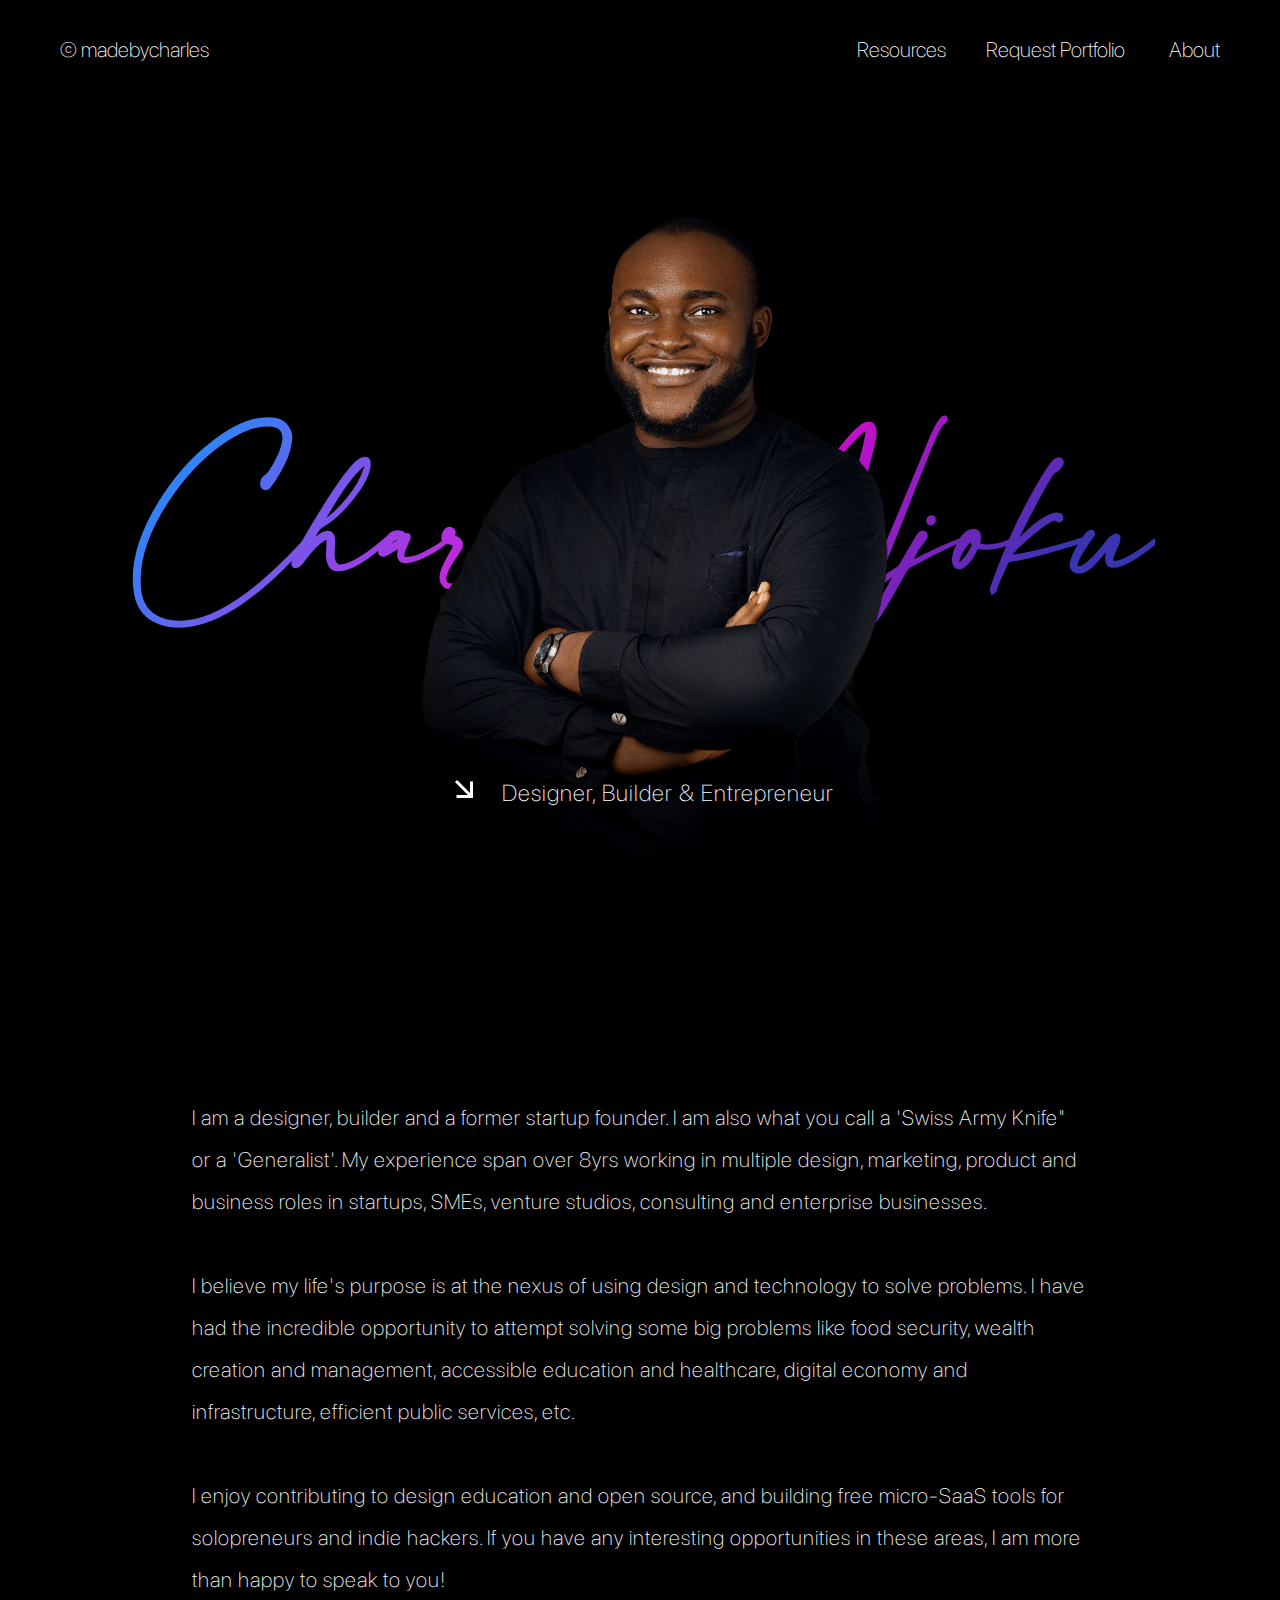
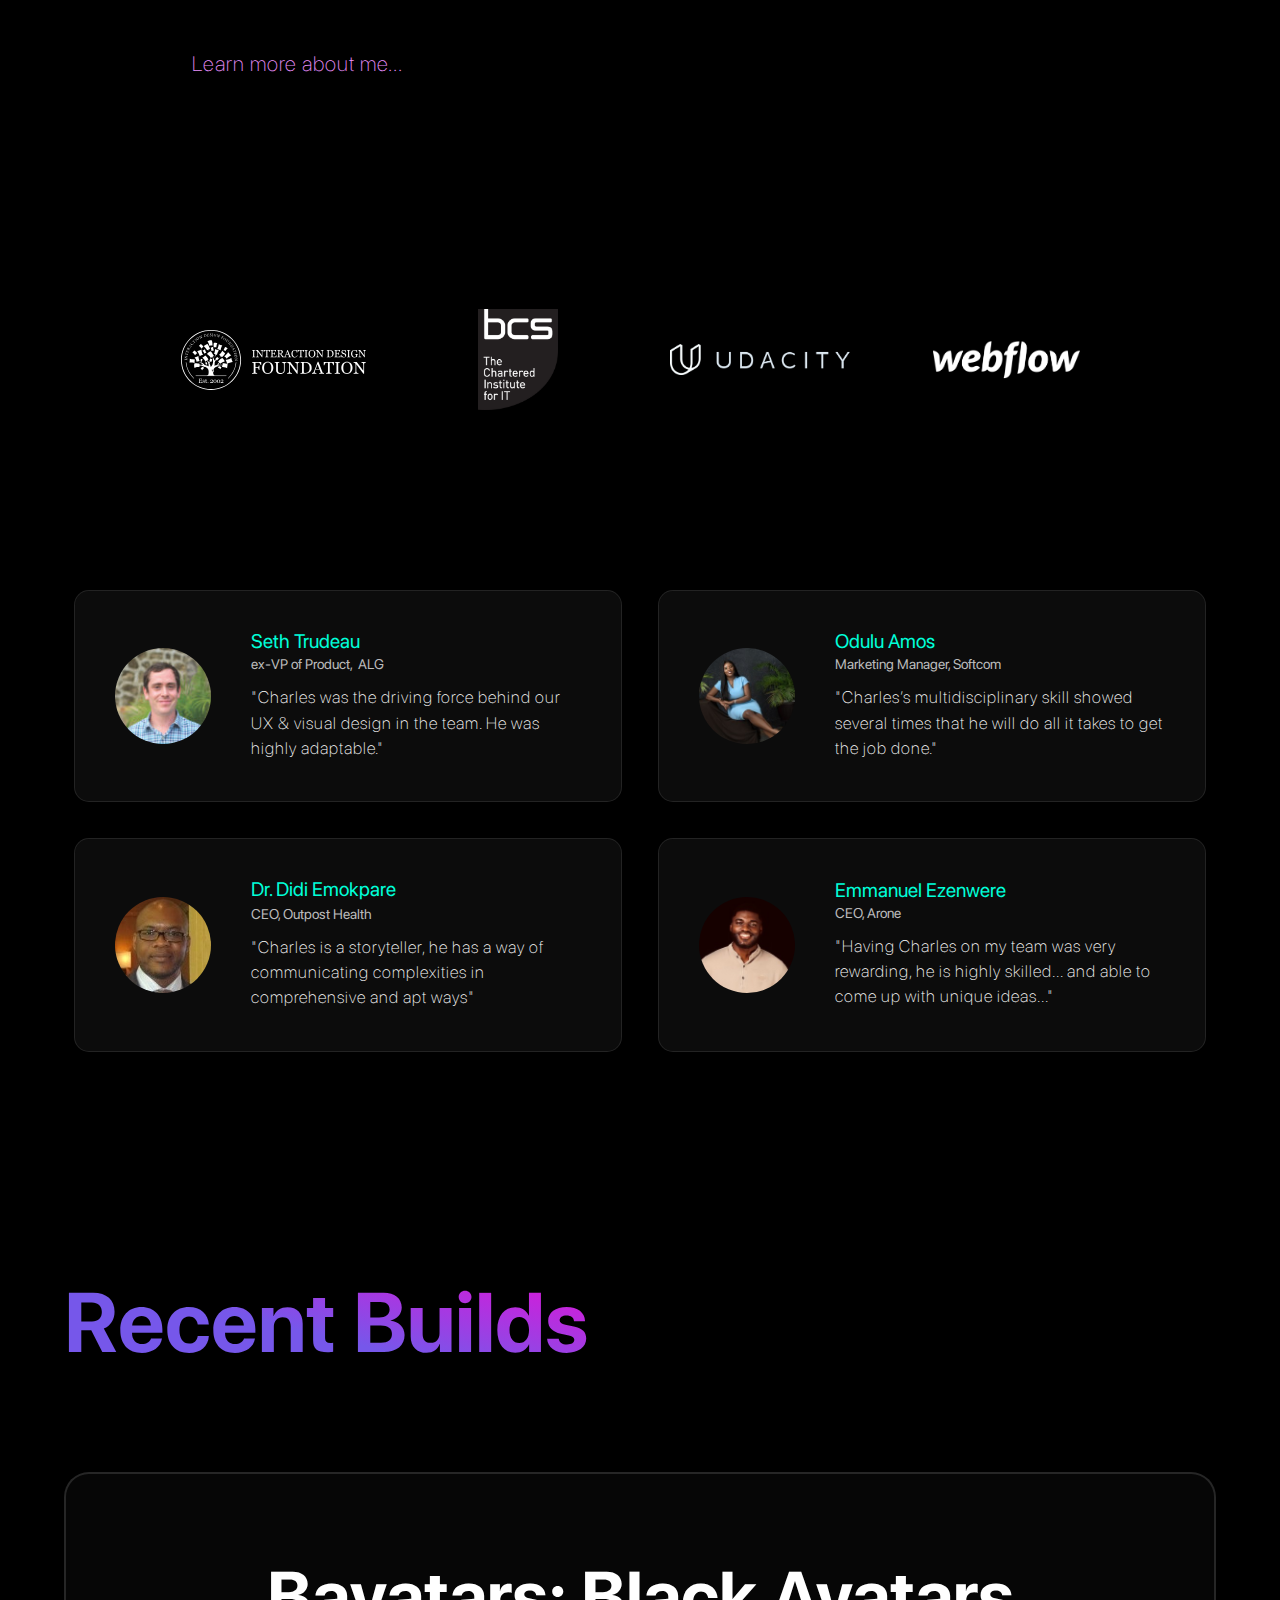
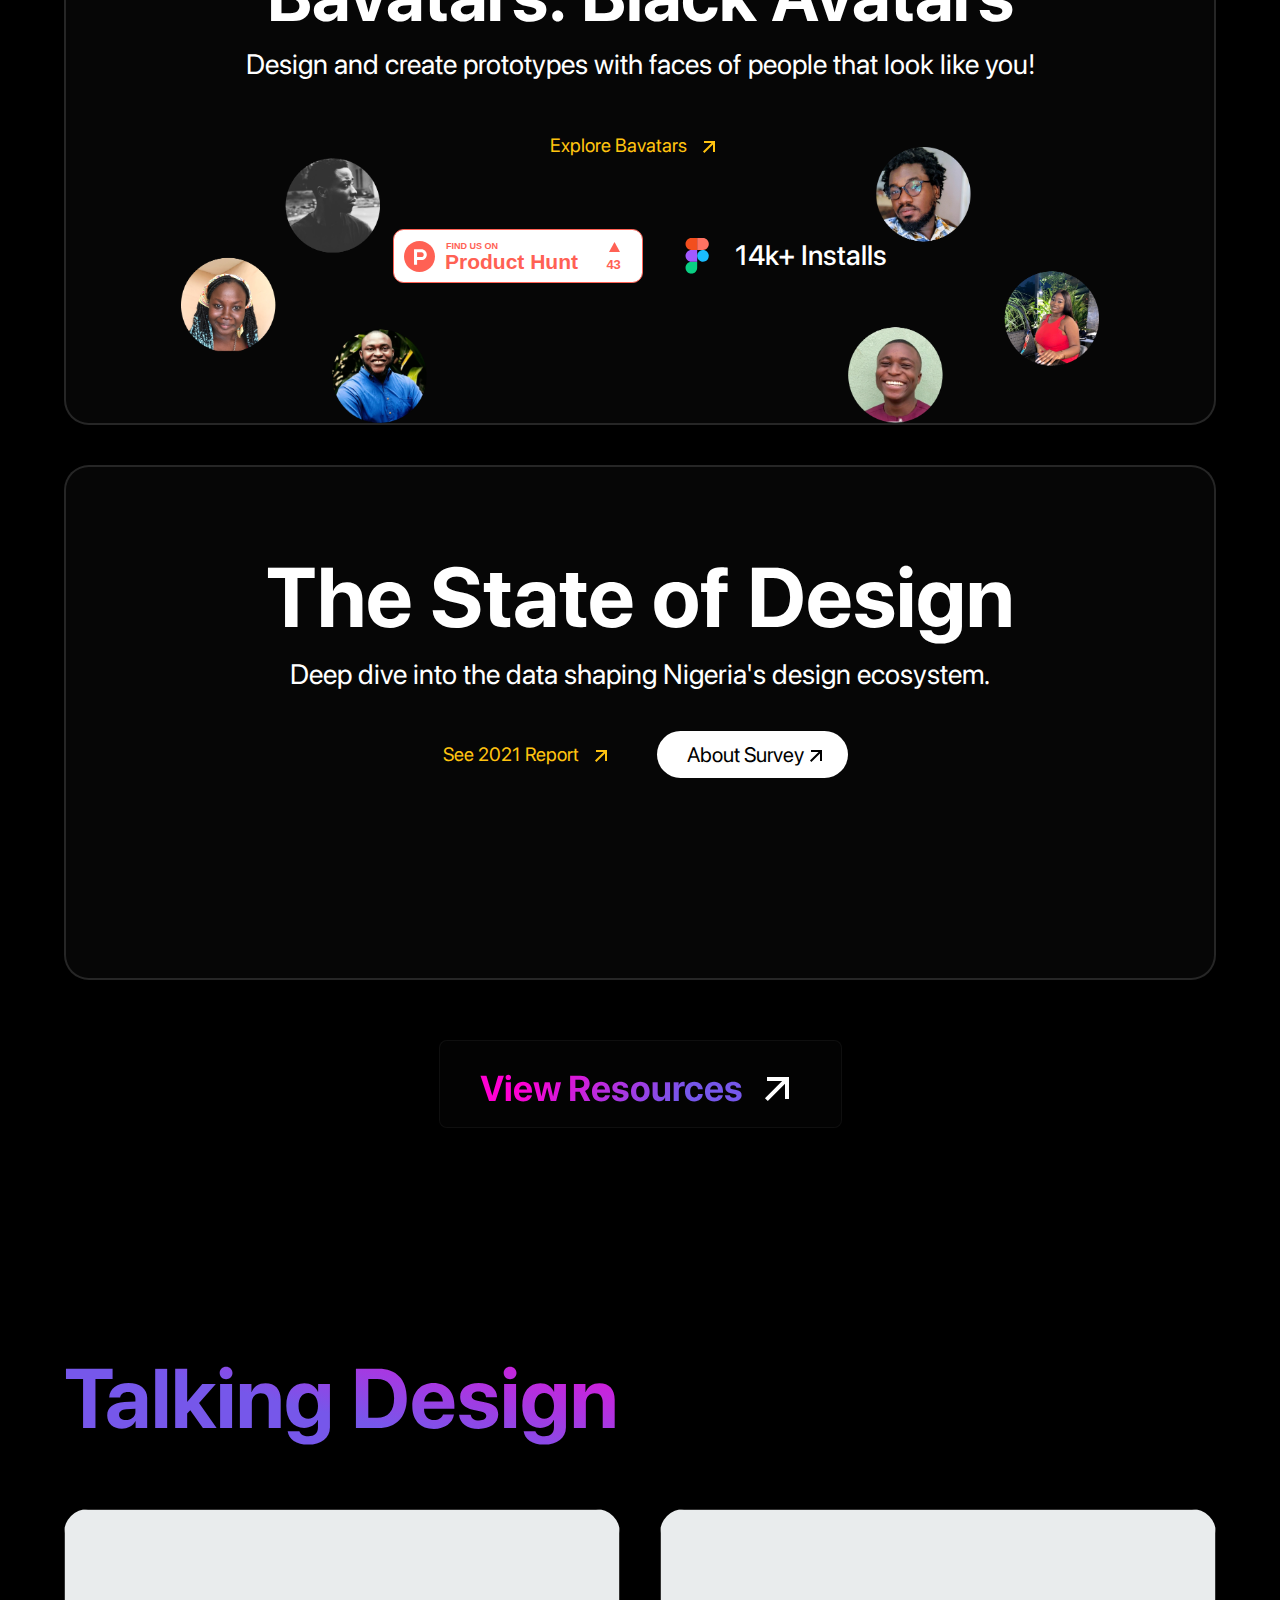
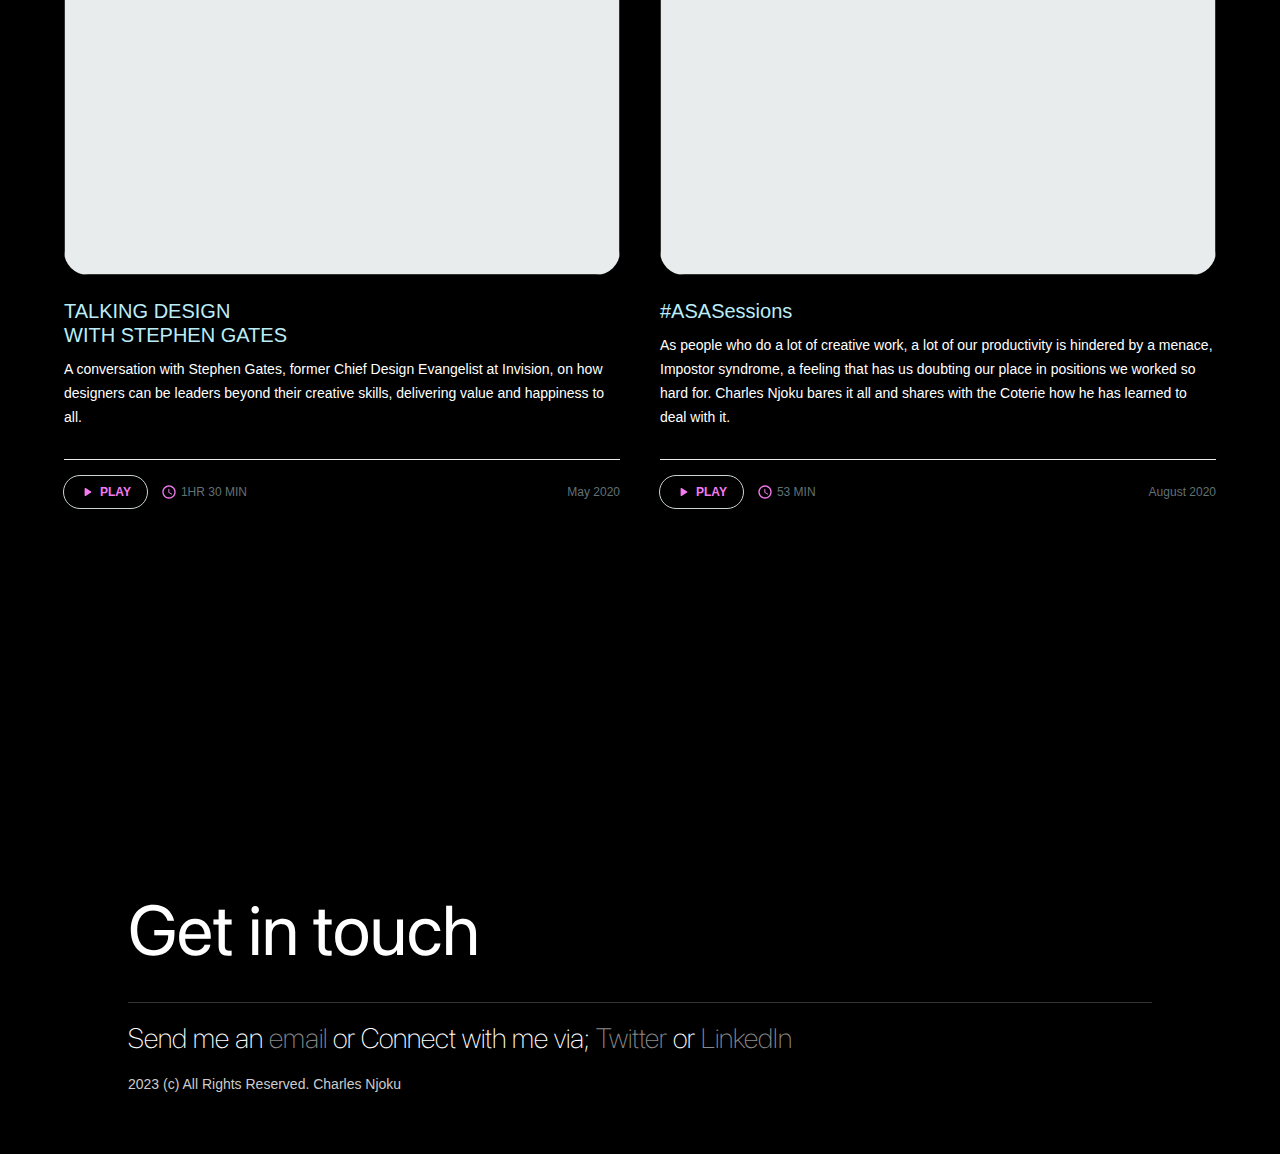
==== index.html @ 6c93cad4 "Update index.html" ====
<!DOCTYPE html>

<html
  lang="en"
>
  <head>
    <meta http-equiv="Content-Type" content="text/html; charset=UTF-8" />
    <title>Charles Njoku | Designer, Builder & Entrepreneur</title>
    <link rel="canonical" href="http://charlesnjoku.com" />
    <meta
      content="Charles is a technology entrepreneur and product designer from Nigeria with over 8years of multi-disciplinary design, product, business and startup experience."
      name="description"
    />
    <meta
      content="Charles Njoku | Designer, Builder &amp; Entrepreneur"
      property="og:title"
    />
    <meta
      content="Charles is a technology entrepreneur and product designer from Nigeria with over 8years of multi-disciplinary design, product, business and startup experience."
      property="og:description"
    />
    <meta
      content="626efb1a12ae83162739e58c/62871b197a5df7852f27b88c_Screenshot 2022-05-20 at 05.34.19.png"
      property="og:image"
    />
    <meta
      content="Charles Njoku | Designer, Builder &amp; Entrepreneur"
      property="twitter:title"
    />
    <meta
      content="Charles is a technology entrepreneur and product designer from Nigeria with over 8years of multi-disciplinary design, product, business and startup experience."
      property="twitter:description"
    />
    <meta
      content="626efb1a12ae83162739e58c/62871b197a5df7852f27b88c_Screenshot 2022-05-20 at 05.34.19.png"
      property="twitter:image"
    />
    <meta property="og:type" content="website" />
    <meta content="summary_large_image" name="twitter:card" />
    <meta content="width=device-width, initial-scale=1" name="viewport" />
    <meta content="Webflow" name="generator" />
    <link
      href="626efb1a12ae83162739e58c/css/madebycharley.webflow.e429fa708.css"
      rel="stylesheet"
      type="text/css"
    />
    <style>
      @media (min-width: 992px) {
        html.w-mod-js:not(.w-mod-ix)
          [data-w-id="4bcdcf74-2ad9-7a32-9394-3afd606818fc"] {
          -webkit-transform: translate3d(0px, 0px, 0) scale3d(1, 1, 1)
            rotateX(0) rotateY(0) rotateZ(0) skew(0, 0);
          -moz-transform: translate3d(0px, 0px, 0) scale3d(1, 1, 1) rotateX(0)
            rotateY(0) rotateZ(0) skew(0, 0);
          -ms-transform: translate3d(0px, 0px, 0) scale3d(1, 1, 1) rotateX(0)
            rotateY(0) rotateZ(0) skew(0, 0);
          transform: translate3d(0px, 0px, 0) scale3d(1, 1, 1) rotateX(0)
            rotateY(0) rotateZ(0) skew(0, 0);
        }
      }
    </style>
    <link href="https://fonts.googleapis.com" rel="preconnect" />
    <link href="https://fonts.gstatic.com" rel="preconnect" />
    <script
      src="ajax/libs/webfont/1.6.26/webfont.js"
      type="text/javascript"
    ></script>
    <script type="text/javascript">
      WebFont.load({ google: { families: ["Gilda Display:regular"] } });
    </script>
    <script type="text/javascript">
      !(function (o, c) {
        var n = c.documentElement,
          t = " w-mod-";
        (n.className += t + "js"),
          ("ontouchstart" in o ||
            (o.DocumentTouch && c instanceof DocumentTouch)) &&
            (n.className += t + "touch");
      })(window, document);
    </script>
    <link
      href="626efb1a12ae83162739e58c/626f0499f31a954118c64ca2_32favicon.png"
      rel="shortcut icon"
      type="image/x-icon"
    />
    <link
      href="626efb1a12ae83162739e58c/626f04a3e9c905685769ca5d_256Webclip.png"
      rel="apple-touch-icon"
    />
    <!-- Google tag (gtag.js) -->
    <script
      async
      src="https://www.googletagmanager.com/gtag/js?id=G-87N7XJH1MG"
    ></script>
    <script>
      window.dataLayer = window.dataLayer || [];
      function gtag() {
        dataLayer.push(arguments);
      }
      gtag("js", new Date());
      gtag("config", "G-87N7XJH1MG");
    </script>

    <!-- Hotjar Tracking Code for https://charlesnjoku.com -->
<script>
  (function(h,o,t,j,a,r){
      h.hj=h.hj||function(){(h.hj.q=h.hj.q||[]).push(arguments)};
      h._hjSettings={hjid:3713483,hjsv:6};
      a=o.getElementsByTagName('head')[0];
      r=o.createElement('script');r.async=1;
      r.src=t+h._hjSettings.hjid+j+h._hjSettings.hjsv;
      a.appendChild(r);
  })(window,document,'https://static.hotjar.com/c/hotjar-','.js?sv=');
</script>
  </head>
  <body class="pbody">
    <div
      data-animation="over-right"
      data-collapse="medium"
      data-duration="600"
      data-easing="ease"
      data-easing2="ease"
      data-doc-height="1"
      role="banner"
      class="navbar-2 w-nav"
    >
      <a
        href="index.html"
        aria-current="page"
        class="link-block-2 w-inline-block w--current"
        ><div class="text-block-4">© madebycharles</div></a
      >
      <nav role="navigation" class="nav-menu-2 w-nav-menu">
        <a href="resources.html" class="pnavlink w-nav-link">Resources</a
        ><a href="mailto:hello@charlesnjoku.com?subject=Portfolio Request" class="pnavlink w-nav-link"> Request Portfolio</a>
        <a href="about.html" class="pnavlink w-nav-link">About</a>
      </nav>
      <div class="pmenu w-nav-button">
        <div class="icon-2 w-embed">
          <svg
            width="420"
            height="420"
            viewBox="0 0 24 24"
            fill="none"
            xmlns="http://www.w3.org/2000/svg"
          >
            <path
              d="M21 18.0001V20.0001H3V18.0001H21ZM6.596 3.90405L8.01 5.31805L4.828 8.50005L8.01 11.6821L6.596 13.0961L2 8.50005L6.596 3.90405ZM21 11.0001V13.0001H12V11.0001H21ZM21 4.00005V6.00005H12V4.00005H21Z"
              fill="currentColor"
            />
          </svg>
        </div>
      </div>
    </div>
    <div data-w-id="b932d379-0e39-0142-3dc7-cdea04c3590e" class="phero">
      <div class="intro">
        <div class="w-layout-grid grid-2">
          <div
            id="w-node-e0947ffe-22c6-a1ce-af89-c636b665eac9-7506de08"
            class="role"
          >
            <div class="icon-3 w-embed">
              <svg
                width="420"
                height="420"
                viewBox="0 0 24 24"
                fill="none"
                xmlns="http://www.w3.org/2000/svg"
              >
                <path
                  d="M14.5899 16.0039L5.98193 7.39691L7.39593 5.98291L16.0029 14.5889V7.00391H18.0029V18.0039H7.00293V16.0039H14.5899Z"
                  fill="currentColor"
                />
              </svg>
            </div>
            <h2 class="heading-2">Designer, Builder & Entrepreneur</h2>
          </div>
          <div
            id="w-node-d75b92f6-6b5a-6f88-23dc-42e38181d5b4-7506de08"
            class="location"
          >
            <div class="flagcontainer">
              <div class="flag">
                <div
                  class="lottie-animation-2"
                  data-w-id="311eb04d-7691-c2bf-6a6f-736857182306"
                  data-animation-type="lottie"
                  data-src="https://assets-global.website-files.com/626efb1a12ae83162739e58c/626f408cd37317416384519b_7656-uk-flag-wave.json"
                  data-loop="1"
                  data-direction="1"
                  data-autoplay="1"
                  data-is-ix2-target="0"
                  data-renderer="svg"
                  data-default-duration="0.8008007681835175"
                  data-duration="0.7"
                ></div>
              </div>
            </div>
          </div>
        </div>
      </div>
      <div class="div-block-8"></div>
      <div data-w-id="114036cf-74ee-df2a-362c-99ae344aa9c5" class="div-block-5">
        <h1 id="Charles-Njoku" class="name">Charles Njoku</h1>
      </div>
    </div>
    <div class="testimonials">
      <div class="div-block-9">
        <p data-w-id="aaefde5f-9d6b-d6ff-3e7e-3e6c46dedc77" class="paragraph-2">
          I am a designer, builder and a former startup founder. I am also what you call
          a &#x27;Swiss Army Knife&quot; or a &#x27;Generalist&#x27;. My experience span over 8yrs 
          working in multiple design, marketing, product and business roles in startups, SMEs, venture studios, 
          consulting and enterprise businesses. 
          
          <br/> <br/> 
          
          I believe my life's purpose is at the nexus of using design and technology to solve problems. 
          I have had the incredible opportunity to attempt solving some big problems like food security, 
          wealth creation and management, accessible education and healthcare, digital economy and infrastructure, 
          efficient public services, etc. <br/><br/>
          
          I enjoy contributing to design education and open source, and building free micro-SaaS tools for solopreneurs and indie hackers.
          If you have any interesting opportunities in these areas, I am more than happy to speak to you! 
          <br /><br /><a href="about.html" class="link-4"
            >Learn more about me...</a
          ><br />
        </p>
      </div>
    </div>
    <div class="div-block-68">
      <div class="certified">
        <div class="div-block-62">
          <a
            href="http://www.interaction-design.org/charles-njoku"
            target="_blank"
            class="cert_logo w-inline-block"
            ><img
              src="626efb1a12ae83162739e58c/635550a0a7b90c4674c6e643_IDFLogo.svg"
              loading="lazy"
              alt="Interaction Design Foundation Logo"
              class="image-40" /></a
          ><a
            href="https://productschool.com/"
            target="_blank"
            class="cert_logo w-inline-block"
            ><img
              src="626efb1a12ae83162739e58c/63af55f4917c0c5caf4c1e50_BCS_logo_2021.svg.png"
              loading="lazy"
              sizes="(max-width: 479px) 34vw, (max-width: 767px) 14vw, (max-width: 991px) 80px, 20px"
              srcset="
                626efb1a12ae83162739e58c/63af55f4917c0c5caf4c1e50_BCS_logo_2021.svg-p-500.png   500w,
                626efb1a12ae83162739e58c/63af55f4917c0c5caf4c1e50_BCS_logo_2021.svg-p-800.png   800w,
                626efb1a12ae83162739e58c/63af55f4917c0c5caf4c1e50_BCS_logo_2021.svg-p-1080.png 1080w,
                626efb1a12ae83162739e58c/63af55f4917c0c5caf4c1e50_BCS_logo_2021.svg.png        1200w
              "
              alt="Product School Logo"
              class="image-45" /></a
          ><a
            href="https://www.udacity.com/"
            target="_blank"
            class="cert_logo w-inline-block"
            ><img
              src="626efb1a12ae83162739e58c/635550a0a7b90c7923c6e644_1280px-Udacity_logo 1.png"
              loading="lazy"
              sizes="(max-width: 479px) 100vw, (max-width: 767px) 14vw, (max-width: 991px) 108.796875px, 20px"
              srcset="626efb1a12ae83162739e58c/635550a0a7b90c7923c6e644_1280px-Udacity_logo-201-p-500.png 500w, 626efb1a12ae83162739e58c/635550a0a7b90c7923c6e644_1280px-Udacity_logo-201-p-800.png 800w, 626efb1a12ae83162739e58c/635550a0a7b90c7923c6e644_1280px-Udacity_logo-201-p-1080.png 1080w, 626efb1a12ae83162739e58c/635550a0a7b90c7923c6e644_1280px-Udacity_logo-201-p-1600.png 1600w, 626efb1a12ae83162739e58c/635550a0a7b90c7923c6e644_1280px-Udacity_logo 1.png 1616w"
              alt="Udacity Logo"
              class="image-40" /></a
          ><a
            href="https://webflow.com/team/madebycharles-5ade4b"
            target="_blank"
            class="cert_logo w-inline-block"
            ><img
              src="626efb1a12ae83162739e58c/635550a0a7b90c684cc6e650_webflowLogo.png"
              loading="lazy"
              alt="Webflow Logo"
              class="image-44"
          /></a>
        </div>
        <div class="div-block-21">
          <div
            data-w-id="1b6b1540-bc01-3f02-33f6-297bbdef8d6a"
            class="testimonial_item"
          >
            <img
              src="626efb1a12ae83162739e58c/6285a765141cfbcd33877364_Seth.jpg"
              loading="lazy"
              alt="Profile Image of Seth Trudeau"
              class="image-9"
            />
            <div class="testimonial">
              <div class="text-block-6">
                <span class="text-span-2">Seth Trudeau </span><br />ex-VP of
                Product,  ALG
              </div>
              <p class="paragraph-3">
                &quot;Charles was the driving force behind our UX & visual
                design in the team. He was highly adaptable.&quot;
              </p>
            </div>
          </div>
          <div class="testimonial_item">
            <img
              src="626efb1a12ae83162739e58c/628acf605549af71b8a2bada_Odulu.jpg"
              loading="lazy"
              alt="Profile Image of Odulu Amos"
              class="image-9"
            />
            <div class="testimonial">
              <div class="text-block-6">
                <span class="text-span-2">Odulu Amos</span><br />Marketing
                Manager, Softcom
              </div>
              <p class="paragraph-3">
                &quot;Charles’s multidisciplinary skill showed several times
                that he will do all it takes to get the job done.&quot;
              </p>
            </div>
          </div>
          <div class="testimonial_item">
            <img
              src="626efb1a12ae83162739e58c/628acab9dc0f4b0fdc70da41_Didi.jpg"
              loading="lazy"
              alt="Profile Image of Didi Emokpare"
              class="image-9"
            />
            <div class="testimonial">
              <div class="text-block-6">
                <span class="text-span-2">Dr. Didi Emokpare<br />‍</span>CEO,
                Outpost Health
              </div>
              <p class="paragraph-3">
                &quot;Charles is a storyteller, he has a way of communicating
                complexities in comprehensive and apt ways&quot;
              </p>
            </div>
          </div>
          <div class="testimonial_item">
            <img
              src="626efb1a12ae83162739e58c/628997622cc6d52d2e2f8d66_Emmanuel Ezenwere.jpg"
              loading="lazy"
              alt="Profile Image of Emmanuel Ezenwere"
              class="image-9"
            />
            <div class="testimonial">
              <div class="text-block-6">
                <span class="text-span-2">Emmanuel Ezenwere</span><br />CEO,
                Arone
              </div>
              <p class="paragraph-3">
                &quot;Having Charles on my team was very rewarding, he is highly
                skilled... and able to come up with unique ideas...&quot;
              </p>
            </div>
          </div>
        </div>
      </div>
      <h2 class="heading-14 home">Recent Builds</h2>
      <div class="w_featured_case _2">
        <div class="case">
          <h2 class="case_title featured">
            HCD: Redesigning the Food Delivery Experience
          </h2>
          <div class="cta_container centre">
            <a
              href="portfolio/ux-of-food-delivery.html"
              target="_blank"
              class="casestudy w-inline-block"
              ><div class="text-block-10">Read Case</div>
              <div class="icon-4 w-embed">
                <svg
                  width="420"
                  height="420"
                  viewBox="0 0 24 24"
                  fill="none"
                  xmlns="http://www.w3.org/2000/svg"
                >
                  <path
                    d="M13.1722 12L8.22217 7.04999L9.63617 5.63599L16.0002 12L9.63617 18.364L8.22217 16.95L13.1722 12Z"
                    fill="currentColor"
                  />
                </svg></div
            ></a>
          </div>
        </div>
        <div class="div-block-69">
          <img
            src="626efb1a12ae83162739e58c/64194b4c0358e2ec5472dc0a_smw.jpg"
            loading="lazy"
            alt="Social Media Week Lagos Logo"
            class="image-46"
          />
          <div
            id="w-node-_4579d6a6-0bc5-d914-3968-ba5cfc826046-7506de08"
            class="text-block-49"
          >
            Human.X
          </div>
          <img
            src="626efb1a12ae83162739e58c/64194b680358e21abc72dd39_Africa-NXT-Logo_Solid.png"
            loading="lazy"
            id="w-node-_42e32099-4ead-3213-e5ec-0633e7dc4d37-7506de08"
            sizes="100vw"
            alt="Africa NXT Logo"
            srcset="
              626efb1a12ae83162739e58c/64194b680358e21abc72dd39_Africa-NXT-Logo_Solid-p-500.png   500w,
              626efb1a12ae83162739e58c/64194b680358e21abc72dd39_Africa-NXT-Logo_Solid-p-800.png   800w,
              626efb1a12ae83162739e58c/64194b680358e21abc72dd39_Africa-NXT-Logo_Solid-p-1080.png 1080w,
              626efb1a12ae83162739e58c/64194b680358e21abc72dd39_Africa-NXT-Logo_Solid-p-1600.png 1600w,
              626efb1a12ae83162739e58c/64194b680358e21abc72dd39_Africa-NXT-Logo_Solid-p-2000.png 2000w,
              626efb1a12ae83162739e58c/64194b680358e21abc72dd39_Africa-NXT-Logo_Solid-p-2600.png 2600w,
              626efb1a12ae83162739e58c/64194b680358e21abc72dd39_Africa-NXT-Logo_Solid-p-3200.png 3200w,
              626efb1a12ae83162739e58c/64194b680358e21abc72dd39_Africa-NXT-Logo_Solid.png        4524w
            "
            class="image-47"
          />
        </div>
      </div>
      <div class="w_featured_case">
        <div class="case">
          <h2 class="case_title featured">Bavatars: Black Avatars</h2>
          <p class="case_description">
            Design and create prototypes with faces of people that look like
            you!
          </p>
          <div class="cta_container centre">
            <a
              data-w-id="4bcdcf74-2ad9-7a32-9394-3afd606818f9"
              href="https://www.bavatars.co/"
              target="_blank"
              class="case_livelink w-inline-block"
              ><div class="text-block-38">Explore Bavatars</div>
              <div
                data-w-id="4bcdcf74-2ad9-7a32-9394-3afd606818fc"
                class="icon w-embed"
              >
                <svg
                  width="420"
                  height=""
                  viewBox="0 0 24 24"
                  fill="none"
                  xmlns="http://www.w3.org/2000/svg"
                >
                  <path
                    d="M16.0039 9.414L7.39691 18.021L5.98291 16.607L14.5889 8H7.00391V6H18.0039V17H16.0039V9.414V9.414Z"
                    fill="currentColor"
                  />
                </svg></div
            ></a>
          </div>
        </div>
        <div class="w-layout-grid grid-3">
          <div
            id="w-node-_4bcdcf74-2ad9-7a32-9394-3afd606818fe-7506de08"
            class="bavatars_producthunt"
          >
            <div class="html-embed-2 w-embed">
              <a
                href="https://www.producthunt.com/posts/bavatars-by-pishure"
                target="_blank"
                ><img
                  src="widgets/embed-image/v1/featured.svg"
                  alt="Bavatars&#0032;by&#0032;Pishure - Black&#0032;Avatars&#0032;for&#0032;everyone&#0044;&#0032;for&#0032;free&#0033; | Product Hunt"
                  style="width: 250px; height: auto"
                  width="250"
                  height="auto"
              /></a>
            </div>
          </div>
          <a
            id="w-node-_4bcdcf74-2ad9-7a32-9394-3afd60681900-7506de08"
            href="https://www.figma.com/community/plugin/999661511334406897/Bavatars"
            target="_blank"
            class="bavatars_figmabadge w-inline-block"
            ><div class="figma_logo">
              <img
                src="626efb1a12ae83162739e58c/62897a2f136f613d319dbdf8_logo-figma 1.svg"
                loading="lazy"
                alt="Figma Logo"
                class="image-10"
              />
            </div>
            <div class="figmastats">
              <div class="text-block-13">14k+ Installs</div>
            </div></a
          >
        </div>
      </div>
      <div class="w_featured_case sod">
        <div class="case _100">
          <h2 class="case_title sod">The State of Design</h2>
          <p class="case_description">
            Deep dive into the data shaping Nigeria&#x27;s design ecosystem.
          </p>
          <div class="cta_container centre">
            <a
              href="https://sodbyasa.webflow.io/report"
              target="_blank"
              class="case_livelink w-inline-block"
              ><div class="text-block-43">See 2021 Report</div>
              <div class="icon w-embed">
                <svg
                  width="420"
                  height=""
                  viewBox="0 0 24 24"
                  fill="none"
                  xmlns="http://www.w3.org/2000/svg"
                >
                  <path
                    d="M16.0039 9.414L7.39691 18.021L5.98291 16.607L14.5889 8H7.00391V6H18.0039V17H16.0039V9.414V9.414Z"
                    fill="currentColor"
                  />
                </svg></div></a
            ><a
              href="https://sodbyasa.webflow.io/"
              target="_blank"
              class="casestudy w-inline-block"
              ><div class="text-block-10">About Survey</div>
              <div class="icon alt w-embed">
                <svg
                  width="420"
                  height="420"
                  viewBox="0 0 24 24"
                  fill="none"
                  xmlns="http://www.w3.org/2000/svg"
                >
                  <path
                    d="M16.0039 9.414L7.39691 18.021L5.98291 16.607L14.5889 8H7.00391V6H18.0039V17H16.0039V9.414V9.414Z"
                    fill="currentColor"
                  />
                </svg></div
            ></a>
          </div>
        </div>
      </div>
      <div class="div-block-63">
        <a
          data-w-id="5bade96d-647e-cac0-6d5e-30864b1724f0"
          href="portfolio.html"
          class="link-block hide w-inline-block"
          ><h3 id="intro" class="introheads">See more Projects</h3>
          <div
            style="
              -webkit-transform: translate3d(0px, 0, 0) scale3d(1, 1, 1)
                rotateX(0) rotateY(0) rotateZ(0) skew(0, 0);
              -moz-transform: translate3d(0px, 0, 0) scale3d(1, 1, 1) rotateX(0)
                rotateY(0) rotateZ(0) skew(0, 0);
              -ms-transform: translate3d(0px, 0, 0) scale3d(1, 1, 1) rotateX(0)
                rotateY(0) rotateZ(0) skew(0, 0);
              transform: translate3d(0px, 0, 0) scale3d(1, 1, 1) rotateX(0)
                rotateY(0) rotateZ(0) skew(0, 0);
            "
            class="icon-8 w-embed"
          >
            <svg
              width="420"
              height="420"
              viewBox="0 0 24 24"
              fill="none"
              xmlns="http://www.w3.org/2000/svg"
            >
              <path
                d="M16.0039 9.414L7.39691 18.021L5.98291 16.607L14.5889 8H7.00391V6H18.0039V17H16.0039V9.414V9.414Z"
                fill="currentColor"
              />
            </svg></div></a
        ><a
          data-w-id="317cf06b-82b4-36ea-cca0-a243faad4042"
          href="resources.html"
          class="link-block w-inline-block"
          ><h3 class="introheads">View Resources</h3>
          <div
            style="
              -webkit-transform: translate3d(0px, 0, 0) scale3d(1, 1, 1)
                rotateX(0) rotateY(0) rotateZ(0) skew(0, 0);
              -moz-transform: translate3d(0px, 0, 0) scale3d(1, 1, 1) rotateX(0)
                rotateY(0) rotateZ(0) skew(0, 0);
              -ms-transform: translate3d(0px, 0, 0) scale3d(1, 1, 1) rotateX(0)
                rotateY(0) rotateZ(0) skew(0, 0);
              transform: translate3d(0px, 0, 0) scale3d(1, 1, 1) rotateX(0)
                rotateY(0) rotateZ(0) skew(0, 0);
            "
            class="icon-8 w-embed"
          >
            <svg
              width="420"
              height="420"
              viewBox="0 0 24 24"
              fill="none"
              xmlns="http://www.w3.org/2000/svg"
            >
              <path
                d="M16.0039 9.414L7.39691 18.021L5.98291 16.607L14.5889 8H7.00391V6H18.0039V17H16.0039V9.414V9.414Z"
                fill="currentColor"
              />
            </svg></div
        ></a>
      </div>
      <div class="talking_dsgn">
        <h2 class="heading-14 talks">Talking Design</h2>
        <div>
          <div class="section-large">
            <div class="container-large-2">
              <div class="w-layout-grid grid-three-column">
                <div class="video-card">
                  <div class="video-thumb">
                    <img
                      src="626efb1a12ae83162739e58c/63c8d10b1bf36a65403ea340_stephen gates x charles.jpg"
                      loading="lazy"
                      sizes="(max-width: 479px) 82vw, 90vw"
                      width="400"
                      alt="Stephen Gates &amp; Charles Njoku"
                      srcset="626efb1a12ae83162739e58c/63c8d10b1bf36a65403ea340_stephen gates x charles-p-500.jpg 500w, 626efb1a12ae83162739e58c/63c8d10b1bf36a65403ea340_stephen gates x charles-p-800.jpg 800w, 626efb1a12ae83162739e58c/63c8d10b1bf36a65403ea340_stephen gates x charles.jpg 1080w"
                      class="image-cover"
                    />
                  </div>
                  <div class="video-card-content">
                    <div class="video-card-detail">
                      <div class="video-caption">
                        TALKING DESIGN <br />WITH STEPHEN GATES
                      </div>
                      <p class="video-description">
                        A conversation with Stephen Gates, former Chief Design
                        Evangelist at Invision, on how designers can be leaders
                        beyond their creative skills, delivering value and
                        happiness to all.
                      </p>
                      <a href="#" class="video-title-link w-inline-block"></a>
                      <div class="video-line"></div>
                      <div class="video-control-wrap">
                        <div class="video-play-time">
                          <a
                            href="https://www.youtube.com/watch?v=pGf6jzrxdgc&amp;t=8s"
                            target="_blank"
                            class="button-small w-inline-block"
                            ><div class="video-play-icon">
                              <div class="icon-small w-embed">
                                <svg
                                  width="16"
                                  height="16"
                                  viewBox="0 0 16 16"
                                  fill="none"
                                  xmlns="http://www.w3.org/2000/svg"
                                >
                                  <path
                                    d="M4.61914 4.54669V11.4534C4.61914 11.98 5.19914 12.3 5.64581 12.0134L11.0725 8.56003C11.4858 8.30003 11.4858 7.70003 11.0725 7.43336L5.64581 3.98669C5.19914 3.70003 4.61914 4.02003 4.61914 4.54669Z"
                                    fill="currentColor"
                                  />
                                </svg>
                              </div>
                            </div>
                            <div class="text-block-47">Play</div></a
                          >
                          <div class="video-time">
                            <div class="icon-small w-embed">
                              <svg
                                width="16"
                                height="16"
                                viewBox="0 0 16 16"
                                fill="none"
                                xmlns="http://www.w3.org/2000/svg"
                              >
                                <path
                                  d="M7.99398 1.33331C4.31398 1.33331 1.33398 4.31998 1.33398 7.99998C1.33398 11.68 4.31398 14.6666 7.99398 14.6666C11.6807 14.6666 14.6673 11.68 14.6673 7.99998C14.6673 4.31998 11.6807 1.33331 7.99398 1.33331ZM8.00065 13.3333C5.05398 13.3333 2.66732 10.9466 2.66732 7.99998C2.66732 5.05331 5.05398 2.66665 8.00065 2.66665C10.9473 2.66665 13.334 5.05331 13.334 7.99998C13.334 10.9466 10.9473 13.3333 8.00065 13.3333ZM7.85398 4.66665H7.81398C7.54732 4.66665 7.33398 4.87998 7.33398 5.14665V8.29331C7.33398 8.52665 7.45398 8.74665 7.66065 8.86665L10.4273 10.5266C10.654 10.66 10.9473 10.5933 11.0807 10.3666C11.2207 10.14 11.1473 9.83998 10.914 9.70665L8.33398 8.17331V5.14665C8.33398 4.87998 8.12065 4.66665 7.85398 4.66665Z"
                                  fill="currentColor"
                                />
                              </svg>
                            </div>
                            <div>1HR 30 MIN</div>
                          </div>
                        </div>
                        <div class="caption-medium text-color-gray-600">
                          May 2020
                        </div>
                      </div>
                    </div>
                  </div>
                </div>
                <div class="video-card">
                  <div class="video-thumb">
                    <img
                      src="626efb1a12ae83162739e58c/63c8d5067517153815c17706_asaxcharles.jpg"
                      loading="lazy"
                      sizes="(max-width: 479px) 82vw, 90vw"
                      width="400"
                      alt="Imposter Syndrome - Charles Njoku"
                      srcset="
                        626efb1a12ae83162739e58c/63c8d5067517153815c17706_asaxcharles-p-500.jpg   500w,
                        626efb1a12ae83162739e58c/63c8d5067517153815c17706_asaxcharles-p-800.jpg   800w,
                        626efb1a12ae83162739e58c/63c8d5067517153815c17706_asaxcharles-p-1080.jpg 1080w,
                        626efb1a12ae83162739e58c/63c8d5067517153815c17706_asaxcharles-p-1600.jpg 1600w,
                        626efb1a12ae83162739e58c/63c8d5067517153815c17706_asaxcharles-p-2000.jpg 2000w,
                        626efb1a12ae83162739e58c/63c8d5067517153815c17706_asaxcharles.jpg        2560w
                      "
                      class="image-cover"
                    />
                  </div>
                  <div class="video-card-content">
                    <div class="video-card-detail">
                      <div class="video-caption">#ASASessions</div>
                      <p class="video-description">
                        As people who do a lot of creative work, a lot of our
                        productivity is hindered by a menace, Impostor syndrome,
                        a feeling that has us doubting our place in positions we
                        worked so hard for. Charles Njoku bares it all and
                        shares with the Coterie how he has learned to deal with
                        it.
                      </p>
                      <a href="#" class="video-title-link w-inline-block"></a>
                      <div class="video-line"></div>
                      <div class="video-control-wrap">
                        <div class="video-play-time">
                          <a
                            href="https://www.youtube.com/watch?v=tasrL4taRh0"
                            target="_blank"
                            class="button-small w-inline-block"
                            ><div class="video-play-icon">
                              <div class="icon-small w-embed">
                                <svg
                                  width="16"
                                  height="16"
                                  viewBox="0 0 16 16"
                                  fill="none"
                                  xmlns="http://www.w3.org/2000/svg"
                                >
                                  <path
                                    d="M4.61914 4.54669V11.4534C4.61914 11.98 5.19914 12.3 5.64581 12.0134L11.0725 8.56003C11.4858 8.30003 11.4858 7.70003 11.0725 7.43336L5.64581 3.98669C5.19914 3.70003 4.61914 4.02003 4.61914 4.54669Z"
                                    fill="currentColor"
                                  />
                                </svg>
                              </div>
                            </div>
                            <div class="text-block-47">Play</div></a
                          >
                          <div class="video-time">
                            <div class="icon-small w-embed">
                              <svg
                                width="16"
                                height="16"
                                viewBox="0 0 16 16"
                                fill="none"
                                xmlns="http://www.w3.org/2000/svg"
                              >
                                <path
                                  d="M7.99398 1.33331C4.31398 1.33331 1.33398 4.31998 1.33398 7.99998C1.33398 11.68 4.31398 14.6666 7.99398 14.6666C11.6807 14.6666 14.6673 11.68 14.6673 7.99998C14.6673 4.31998 11.6807 1.33331 7.99398 1.33331ZM8.00065 13.3333C5.05398 13.3333 2.66732 10.9466 2.66732 7.99998C2.66732 5.05331 5.05398 2.66665 8.00065 2.66665C10.9473 2.66665 13.334 5.05331 13.334 7.99998C13.334 10.9466 10.9473 13.3333 8.00065 13.3333ZM7.85398 4.66665H7.81398C7.54732 4.66665 7.33398 4.87998 7.33398 5.14665V8.29331C7.33398 8.52665 7.45398 8.74665 7.66065 8.86665L10.4273 10.5266C10.654 10.66 10.9473 10.5933 11.0807 10.3666C11.2207 10.14 11.1473 9.83998 10.914 9.70665L8.33398 8.17331V5.14665C8.33398 4.87998 8.12065 4.66665 7.85398 4.66665Z"
                                  fill="currentColor"
                                />
                              </svg>
                            </div>
                            <div>53 MIN</div>
                          </div>
                        </div>
                        <div class="caption-medium text-color-gray-600">
                          August 2020
                        </div>
                      </div>
                    </div>
                  </div>
                </div>
              </div>
            </div>
          </div>
        </div>
      </div>
    </div>
    <div class="footer">
      <div class="resume"><h3 class="heading-8">Get in touch</h3></div>
      <div class="div-block-10">
        <div class="text-block-8">
          Send me an
          <a
            href="mailto:hello@charlesnjoku.com?subject=Enquiry%20from%20charlesnjoku.com"
            class="link-3"
            >email </a
          >or Connect with me via;
          <a
            href="http://twitter.com/madebycharles"
            target="_blank"
            class="link-3"
            >Twitter</a
          >
          or
          <a
            href="http://linkedin.com/in/madebycharles"
            target="_blank"
            class="link-3"
            >LinkedIn</a
          >
        </div>
        <div class="text-block-44">
          2023 (c) All Rights Reserved. Charles Njoku
        </div>
      </div>
    </div>
    
    <script
      src="js/jquery-3.5.1.min.dc5e7f18c8.js"
      type="text/javascript"
    ></script>
    <script
      src="626efb1a12ae83162739e58c/js/webflow.aa2b5d28e.js"
      type="text/javascript"
    ></script>
  </body>
</html>
---- 626efb1a12ae83162739e58c/css/madebycharley.webflow.e429fa708.css ----
html {
  -ms-text-size-adjust: 100%;
  -webkit-text-size-adjust: 100%;
  font-family: sans-serif;
}

body {
  margin: 0;
}

article, aside, details, figcaption, figure, footer, header, hgroup, main, menu, nav, section, summary {
  display: block;
}

audio, canvas, progress, video {
  vertical-align: baseline;
  display: inline-block;
}

audio:not([controls]) {
  height: 0;
  display: none;
}

[hidden], template {
  display: none;
}

a {
  background-color: rgba(0, 0, 0, 0);
}

a:active, a:hover {
  outline: 0;
}

abbr[title] {
  border-bottom: 1px dotted;
}

b, strong {
  font-weight: bold;
}

dfn {
  font-style: italic;
}

h1 {
  margin: .67em 0;
  font-size: 2em;
}

mark {
  color: #000;
  background: #ff0;
}

small {
  font-size: 80%;
}

sub, sup {
  vertical-align: baseline;
  font-size: 75%;
  line-height: 0;
  position: relative;
}

sup {
  top: -.5em;
}

sub {
  bottom: -.25em;
}

img {
  border: 0;
}

svg:not(:root) {
  overflow: hidden;
}

figure {
  margin: 1em 40px;
}

hr {
  box-sizing: content-box;
  height: 0;
}

pre {
  overflow: auto;
}

code, kbd, pre, samp {
  font-family: monospace;
  font-size: 1em;
}

button, input, optgroup, select, textarea {
  color: inherit;
  font: inherit;
  margin: 0;
}

button {
  overflow: visible;
}

button, select {
  text-transform: none;
}

button, html input[type="button"], input[type="reset"] {
  -webkit-appearance: button;
  cursor: pointer;
}

button[disabled], html input[disabled] {
  cursor: default;
}

button::-moz-focus-inner, input::-moz-focus-inner {
  border: 0;
  padding: 0;
}

input {
  line-height: normal;
}

input[type="checkbox"], input[type="radio"] {
  box-sizing: border-box;
  padding: 0;
}

input[type="number"]::-webkit-inner-spin-button, input[type="number"]::-webkit-outer-spin-button {
  height: auto;
}

input[type="search"] {
  -webkit-appearance: none;
}

input[type="search"]::-webkit-search-cancel-button, input[type="search"]::-webkit-search-decoration {
  -webkit-appearance: none;
}

fieldset {
  border: 1px solid silver;
  margin: 0 2px;
  padding: .35em .625em .75em;
}

legend {
  border: 0;
  padding: 0;
}

textarea {
  overflow: auto;
}

optgroup {
  font-weight: bold;
}

table {
  border-collapse: collapse;
  border-spacing: 0;
}

td, th {
  padding: 0;
}

@font-face {
  font-family: webflow-icons;
  src: url("[data-uri]") format("truetype");
  font-weight: normal;
  font-style: normal;
}

[class^="w-icon-"], [class*=" w-icon-"] {
  speak: none;
  font-variant: normal;
  text-transform: none;
  -webkit-font-smoothing: antialiased;
  -moz-osx-font-smoothing: grayscale;
  font-style: normal;
  font-weight: normal;
  line-height: 1;
  font-family: webflow-icons !important;
}

.w-icon-slider-right:before {
  content: "";
}

.w-icon-slider-left:before {
  content: "";
}

.w-icon-nav-menu:before {
  content: "";
}

.w-icon-arrow-down:before, .w-icon-dropdown-toggle:before {
  content: "";
}

.w-icon-file-upload-remove:before {
  content: "";
}

.w-icon-file-upload-icon:before {
  content: "";
}

* {
  box-sizing: border-box;
}

html {
  height: 100%;
}

body {
  min-height: 100%;
  color: #333;
  background-color: #fff;
  margin: 0;
  font-family: Arial, sans-serif;
  font-size: 14px;
  line-height: 20px;
}

img {
  max-width: 100%;
  vertical-align: middle;
  display: inline-block;
}

html.w-mod-touch * {
  background-attachment: scroll !important;
}

.w-block {
  display: block;
}

.w-inline-block {
  max-width: 100%;
  display: inline-block;
}

.w-clearfix:before, .w-clearfix:after {
  content: " ";
  grid-area: 1 / 1 / 2 / 2;
  display: table;
}

.w-clearfix:after {
  clear: both;
}

.w-hidden {
  display: none;
}

.w-button {
  color: #fff;
  line-height: inherit;
  cursor: pointer;
  background-color: #3898ec;
  border: 0;
  border-radius: 0;
  padding: 9px 15px;
  text-decoration: none;
  display: inline-block;
}

input.w-button {
  -webkit-appearance: button;
}

html[data-w-dynpage] [data-w-cloak] {
  color: rgba(0, 0, 0, 0) !important;
}



h1, h2, h3, h4, h5, h6 {
  margin-bottom: 10px;
  font-weight: bold;
}

h1 {
  margin-top: 20px;
  font-size: 38px;
  line-height: 44px;
}

h2 {
  margin-top: 20px;
  font-size: 32px;
  line-height: 36px;
}

h3 {
  margin-top: 20px;
  font-size: 24px;
  line-height: 30px;
}

h4 {
  margin-top: 10px;
  font-size: 18px;
  line-height: 24px;
}

h5 {
  margin-top: 10px;
  font-size: 14px;
  line-height: 20px;
}

h6 {
  margin-top: 10px;
  font-size: 12px;
  line-height: 18px;
}

p {
  margin-top: 0;
  margin-bottom: 10px;
}

blockquote {
  border-left: 5px solid #e2e2e2;
  margin: 0 0 10px;
  padding: 10px 20px;
  font-size: 18px;
  line-height: 22px;
}

figure {
  margin: 0 0 10px;
}

figcaption {
  text-align: center;
  margin-top: 5px;
}

ul, ol {
  margin-top: 0;
  margin-bottom: 10px;
  padding-left: 40px;
}

.w-list-unstyled {
  padding-left: 0;
  list-style: none;
}

.w-embed:before, .w-embed:after {
  content: " ";
  grid-area: 1 / 1 / 2 / 2;
  display: table;
}

.w-embed:after {
  clear: both;
}

.w-video {
  width: 100%;
  padding: 0;
  position: relative;
}

.w-video iframe, .w-video object, .w-video embed {
  width: 100%;
  height: 100%;
  border: none;
  position: absolute;
  top: 0;
  left: 0;
}

fieldset {
  border: 0;
  margin: 0;
  padding: 0;
}

button, [type="button"], [type="reset"] {
  cursor: pointer;
  -webkit-appearance: button;
  border: 0;
}

.w-form {
  margin: 0 0 15px;
}

.w-form-done {
  text-align: center;
  background-color: #ddd;
  padding: 20px;
  display: none;
}

.w-form-fail {
  background-color: #ffdede;
  margin-top: 10px;
  padding: 10px;
  display: none;
}

label {
  margin-bottom: 5px;
  font-weight: bold;
  display: block;
}

.w-input, .w-select {
  width: 100%;
  height: 38px;
  color: #333;
  vertical-align: middle;
  background-color: #fff;
  border: 1px solid #ccc;
  margin-bottom: 10px;
  padding: 8px 12px;
  font-size: 14px;
  line-height: 1.42857;
  display: block;
}

.w-input:-moz-placeholder, .w-select:-moz-placeholder {
  color: #999;
}

.w-input::-moz-placeholder, .w-select::-moz-placeholder {
  color: #999;
  opacity: 1;
}

.w-input::-webkit-input-placeholder, .w-select::-webkit-input-placeholder {
  color: #999;
}

.w-input:focus, .w-select:focus {
  border-color: #3898ec;
  outline: 0;
}

.w-input[disabled], .w-select[disabled], .w-input[readonly], .w-select[readonly], fieldset[disabled] .w-input, fieldset[disabled] .w-select {
  cursor: not-allowed;
}

.w-input[disabled]:not(.w-input-disabled), .w-select[disabled]:not(.w-input-disabled), .w-input[readonly], .w-select[readonly], fieldset[disabled]:not(.w-input-disabled) .w-input, fieldset[disabled]:not(.w-input-disabled) .w-select {
  background-color: #eee;
}

textarea.w-input, textarea.w-select {
  height: auto;
}

.w-select {
  background-color: #f3f3f3;
}

.w-select[multiple] {
  height: auto;
}

.w-form-label {
  cursor: pointer;
  margin-bottom: 0;
  font-weight: normal;
  display: inline-block;
}

.w-radio {
  margin-bottom: 5px;
  padding-left: 20px;
  display: block;
}

.w-radio:before, .w-radio:after {
  content: " ";
  grid-area: 1 / 1 / 2 / 2;
  display: table;
}

.w-radio:after {
  clear: both;
}

.w-radio-input {
  float: left;
  margin: 3px 0 0 -20px;
  line-height: normal;
}

.w-file-upload {
  margin-bottom: 10px;
  display: block;
}

.w-file-upload-input {
  width: .1px;
  height: .1px;
  opacity: 0;
  z-index: -100;
  position: absolute;
  overflow: hidden;
}

.w-file-upload-default, .w-file-upload-uploading, .w-file-upload-success {
  color: #333;
  display: inline-block;
}

.w-file-upload-error {
  margin-top: 10px;
  display: block;
}

.w-file-upload-default.w-hidden, .w-file-upload-uploading.w-hidden, .w-file-upload-error.w-hidden, .w-file-upload-success.w-hidden {
  display: none;
}

.w-file-upload-uploading-btn {
  cursor: pointer;
  background-color: #fafafa;
  border: 1px solid #ccc;
  margin: 0;
  padding: 8px 12px;
  font-size: 14px;
  font-weight: normal;
  display: flex;
}

.w-file-upload-file {
  background-color: #fafafa;
  border: 1px solid #ccc;
  flex-grow: 1;
  justify-content: space-between;
  margin: 0;
  padding: 8px 9px 8px 11px;
  display: flex;
}

.w-file-upload-file-name {
  font-size: 14px;
  font-weight: normal;
  display: block;
}

.w-file-remove-link {
  width: auto;
  height: auto;
  cursor: pointer;
  margin-top: 3px;
  margin-left: 10px;
  padding: 3px;
  display: block;
}

.w-icon-file-upload-remove {
  margin: auto;
  font-size: 10px;
}

.w-file-upload-error-msg {
  color: #ea384c;
  padding: 2px 0;
  display: inline-block;
}

.w-file-upload-info {
  padding: 0 12px;
  line-height: 38px;
  display: inline-block;
}

.w-file-upload-label {
  cursor: pointer;
  background-color: #fafafa;
  border: 1px solid #ccc;
  margin: 0;
  padding: 8px 12px;
  font-size: 14px;
  font-weight: normal;
  display: inline-block;
}

.w-icon-file-upload-icon, .w-icon-file-upload-uploading {
  width: 20px;
  margin-right: 8px;
  display: inline-block;
}

.w-icon-file-upload-uploading {
  height: 20px;
}

.w-container {
  max-width: 940px;
  margin-left: auto;
  margin-right: auto;
}

.w-container:before, .w-container:after {
  content: " ";
  grid-area: 1 / 1 / 2 / 2;
  display: table;
}

.w-container:after {
  clear: both;
}

.w-container .w-row {
  margin-left: -10px;
  margin-right: -10px;
}

.w-row:before, .w-row:after {
  content: " ";
  grid-area: 1 / 1 / 2 / 2;
  display: table;
}

.w-row:after {
  clear: both;
}

.w-row .w-row {
  margin-left: 0;
  margin-right: 0;
}

.w-col {
  float: left;
  width: 100%;
  min-height: 1px;
  padding-left: 10px;
  padding-right: 10px;
  position: relative;
}

.w-col .w-col {
  padding-left: 0;
  padding-right: 0;
}

.w-col-1 {
  width: 8.33333%;
}

.w-col-2 {
  width: 16.6667%;
}

.w-col-3 {
  width: 25%;
}

.w-col-4 {
  width: 33.3333%;
}

.w-col-5 {
  width: 41.6667%;
}

.w-col-6 {
  width: 50%;
}

.w-col-7 {
  width: 58.3333%;
}

.w-col-8 {
  width: 66.6667%;
}

.w-col-9 {
  width: 75%;
}

.w-col-10 {
  width: 83.3333%;
}

.w-col-11 {
  width: 91.6667%;
}

.w-col-12 {
  width: 100%;
}

.w-hidden-main {
  display: none !important;
}

@media screen and (max-width: 991px) {
  .w-container {
    max-width: 728px;
  }

  .w-hidden-main {
    display: inherit !important;
  }

  .w-hidden-medium {
    display: none !important;
  }

  .w-col-medium-1 {
    width: 8.33333%;
  }

  .w-col-medium-2 {
    width: 16.6667%;
  }

  .w-col-medium-3 {
    width: 25%;
  }

  .w-col-medium-4 {
    width: 33.3333%;
  }

  .w-col-medium-5 {
    width: 41.6667%;
  }

  .w-col-medium-6 {
    width: 50%;
  }

  .w-col-medium-7 {
    width: 58.3333%;
  }

  .w-col-medium-8 {
    width: 66.6667%;
  }

  .w-col-medium-9 {
    width: 75%;
  }

  .w-col-medium-10 {
    width: 83.3333%;
  }

  .w-col-medium-11 {
    width: 91.6667%;
  }

  .w-col-medium-12 {
    width: 100%;
  }

  .w-col-stack {
    width: 100%;
    left: auto;
    right: auto;
  }
}

@media screen and (max-width: 767px) {
  .w-hidden-main, .w-hidden-medium {
    display: inherit !important;
  }

  .w-hidden-small {
    display: none !important;
  }

  .w-row, .w-container .w-row {
    margin-left: 0;
    margin-right: 0;
  }

  .w-col {
    width: 100%;
    left: auto;
    right: auto;
  }

  .w-col-small-1 {
    width: 8.33333%;
  }

  .w-col-small-2 {
    width: 16.6667%;
  }

  .w-col-small-3 {
    width: 25%;
  }

  .w-col-small-4 {
    width: 33.3333%;
  }

  .w-col-small-5 {
    width: 41.6667%;
  }

  .w-col-small-6 {
    width: 50%;
  }

  .w-col-small-7 {
    width: 58.3333%;
  }

  .w-col-small-8 {
    width: 66.6667%;
  }

  .w-col-small-9 {
    width: 75%;
  }

  .w-col-small-10 {
    width: 83.3333%;
  }

  .w-col-small-11 {
    width: 91.6667%;
  }

  .w-col-small-12 {
    width: 100%;
  }
}

@media screen and (max-width: 479px) {
  .w-container {
    max-width: none;
  }

  .w-hidden-main, .w-hidden-medium, .w-hidden-small {
    display: inherit !important;
  }

  .w-hidden-tiny {
    display: none !important;
  }

  .w-col {
    width: 100%;
  }

  .w-col-tiny-1 {
    width: 8.33333%;
  }

  .w-col-tiny-2 {
    width: 16.6667%;
  }

  .w-col-tiny-3 {
    width: 25%;
  }

  .w-col-tiny-4 {
    width: 33.3333%;
  }

  .w-col-tiny-5 {
    width: 41.6667%;
  }

  .w-col-tiny-6 {
    width: 50%;
  }

  .w-col-tiny-7 {
    width: 58.3333%;
  }

  .w-col-tiny-8 {
    width: 66.6667%;
  }

  .w-col-tiny-9 {
    width: 75%;
  }

  .w-col-tiny-10 {
    width: 83.3333%;
  }

  .w-col-tiny-11 {
    width: 91.6667%;
  }

  .w-col-tiny-12 {
    width: 100%;
  }
}

.w-widget {
  position: relative;
}

.w-widget-map {
  width: 100%;
  height: 400px;
}

.w-widget-map label {
  width: auto;
  display: inline;
}

.w-widget-map img {
  max-width: inherit;
}

.w-widget-map .gm-style-iw {
  text-align: center;
}

.w-widget-map .gm-style-iw > button {
  display: none !important;
}

.w-widget-twitter {
  overflow: hidden;
}

.w-widget-twitter-count-shim {
  vertical-align: top;
  width: 28px;
  height: 20px;
  text-align: center;
  background: #fff;
  border: 1px solid #758696;
  border-radius: 3px;
  display: inline-block;
  position: relative;
}

.w-widget-twitter-count-shim * {
  pointer-events: none;
  -webkit-user-select: none;
  -ms-user-select: none;
  user-select: none;
}

.w-widget-twitter-count-shim .w-widget-twitter-count-inner {
  text-align: center;
  color: #999;
  font-family: serif;
  font-size: 15px;
  line-height: 12px;
  position: relative;
}

.w-widget-twitter-count-shim .w-widget-twitter-count-clear {
  display: block;
  position: relative;
}

.w-widget-twitter-count-shim.w--large {
  width: 36px;
  height: 28px;
}

.w-widget-twitter-count-shim.w--large .w-widget-twitter-count-inner {
  font-size: 18px;
  line-height: 18px;
}

.w-widget-twitter-count-shim:not(.w--vertical) {
  margin-left: 5px;
  margin-right: 8px;
}

.w-widget-twitter-count-shim:not(.w--vertical).w--large {
  margin-left: 6px;
}

.w-widget-twitter-count-shim:not(.w--vertical):before, .w-widget-twitter-count-shim:not(.w--vertical):after {
  content: " ";
  height: 0;
  width: 0;
  pointer-events: none;
  border: solid rgba(0, 0, 0, 0);
  position: absolute;
  top: 50%;
  left: 0;
}

.w-widget-twitter-count-shim:not(.w--vertical):before {
  border-width: 4px;
  border-color: rgba(117, 134, 150, 0) #5d6c7b rgba(117, 134, 150, 0) rgba(117, 134, 150, 0);
  margin-top: -4px;
  margin-left: -9px;
}

.w-widget-twitter-count-shim:not(.w--vertical).w--large:before {
  border-width: 5px;
  margin-top: -5px;
  margin-left: -10px;
}

.w-widget-twitter-count-shim:not(.w--vertical):after {
  border-width: 4px;
  border-color: rgba(255, 255, 255, 0) #fff rgba(255, 255, 255, 0) rgba(255, 255, 255, 0);
  margin-top: -4px;
  margin-left: -8px;
}

.w-widget-twitter-count-shim:not(.w--vertical).w--large:after {
  border-width: 5px;
  margin-top: -5px;
  margin-left: -9px;
}

.w-widget-twitter-count-shim.w--vertical {
  width: 61px;
  height: 33px;
  margin-bottom: 8px;
}

.w-widget-twitter-count-shim.w--vertical:before, .w-widget-twitter-count-shim.w--vertical:after {
  content: " ";
  height: 0;
  width: 0;
  pointer-events: none;
  border: solid rgba(0, 0, 0, 0);
  position: absolute;
  top: 100%;
  left: 50%;
}

.w-widget-twitter-count-shim.w--vertical:before {
  border-width: 5px;
  border-color: #5d6c7b rgba(117, 134, 150, 0) rgba(117, 134, 150, 0);
  margin-left: -5px;
}

.w-widget-twitter-count-shim.w--vertical:after {
  border-width: 4px;
  border-color: #fff rgba(255, 255, 255, 0) rgba(255, 255, 255, 0);
  margin-left: -4px;
}

.w-widget-twitter-count-shim.w--vertical .w-widget-twitter-count-inner {
  font-size: 18px;
  line-height: 22px;
}

.w-widget-twitter-count-shim.w--vertical.w--large {
  width: 76px;
}

.w-background-video {
  height: 500px;
  color: #fff;
  position: relative;
  overflow: hidden;
}

.w-background-video > video {
  width: 100%;
  height: 100%;
  object-fit: cover;
  z-index: -100;
  background-position: 50%;
  background-size: cover;
  margin: auto;
  position: absolute;
  top: -100%;
  bottom: -100%;
  left: -100%;
  right: -100%;
}

.w-background-video > video::-webkit-media-controls-start-playback-button {
  -webkit-appearance: none;
  display: none !important;
}

.w-background-video--control {
  background-color: rgba(0, 0, 0, 0);
  padding: 0;
  position: absolute;
  bottom: 1em;
  right: 1em;
}

.w-background-video--control > [hidden] {
  display: none !important;
}

.w-slider {
  height: 300px;
  text-align: center;
  clear: both;
  -webkit-tap-highlight-color: rgba(0, 0, 0, 0);
  tap-highlight-color: rgba(0, 0, 0, 0);
  background: #ddd;
  position: relative;
}

.w-slider-mask {
  z-index: 1;
  height: 100%;
  white-space: nowrap;
  display: block;
  position: relative;
  left: 0;
  right: 0;
  overflow: hidden;
}

.w-slide {
  vertical-align: top;
  width: 100%;
  height: 100%;
  white-space: normal;
  text-align: left;
  display: inline-block;
  position: relative;
}

.w-slider-nav {
  z-index: 2;
  height: 40px;
  text-align: center;
  -webkit-tap-highlight-color: rgba(0, 0, 0, 0);
  tap-highlight-color: rgba(0, 0, 0, 0);
  margin: auto;
  padding-top: 10px;
  position: absolute;
  top: auto;
  bottom: 0;
  left: 0;
  right: 0;
}

.w-slider-nav.w-round > div {
  border-radius: 100%;
}

.w-slider-nav.w-num > div {
  width: auto;
  height: auto;
  font-size: inherit;
  line-height: inherit;
  padding: .2em .5em;
}

.w-slider-nav.w-shadow > div {
  box-shadow: 0 0 3px rgba(51, 51, 51, .4);
}

.w-slider-nav-invert {
  color: #fff;
}

.w-slider-nav-invert > div {
  background-color: rgba(34, 34, 34, .4);
}

.w-slider-nav-invert > div.w-active {
  background-color: #222;
}

.w-slider-dot {
  width: 1em;
  height: 1em;
  cursor: pointer;
  background-color: rgba(255, 255, 255, .4);
  margin: 0 3px .5em;
  transition: background-color .1s, color .1s;
  display: inline-block;
  position: relative;
}

.w-slider-dot.w-active {
  background-color: #fff;
}

.w-slider-dot:focus {
  outline: none;
  box-shadow: 0 0 0 2px #fff;
}

.w-slider-dot:focus.w-active {
  box-shadow: none;
}

.w-slider-arrow-left, .w-slider-arrow-right {
  width: 80px;
  cursor: pointer;
  color: #fff;
  -webkit-tap-highlight-color: rgba(0, 0, 0, 0);
  tap-highlight-color: rgba(0, 0, 0, 0);
  -webkit-user-select: none;
  -ms-user-select: none;
  user-select: none;
  margin: auto;
  font-size: 40px;
  position: absolute;
  top: 0;
  bottom: 0;
  left: 0;
  right: 0;
  overflow: hidden;
}

.w-slider-arrow-left [class^="w-icon-"], .w-slider-arrow-right [class^="w-icon-"], .w-slider-arrow-left [class*=" w-icon-"], .w-slider-arrow-right [class*=" w-icon-"] {
  position: absolute;
}

.w-slider-arrow-left:focus, .w-slider-arrow-right:focus {
  outline: 0;
}

.w-slider-arrow-left {
  z-index: 3;
  right: auto;
}

.w-slider-arrow-right {
  z-index: 4;
  left: auto;
}

.w-icon-slider-left, .w-icon-slider-right {
  width: 1em;
  height: 1em;
  margin: auto;
  top: 0;
  bottom: 0;
  left: 0;
  right: 0;
}

.w-slider-aria-label {
  clip: rect(0 0 0 0);
  height: 1px;
  width: 1px;
  border: 0;
  margin: -1px;
  padding: 0;
  position: absolute;
  overflow: hidden;
}

.w-slider-force-show {
  display: block !important;
}

.w-dropdown {
  text-align: left;
  z-index: 900;
  margin-left: auto;
  margin-right: auto;
  display: inline-block;
  position: relative;
}

.w-dropdown-btn, .w-dropdown-toggle, .w-dropdown-link {
  vertical-align: top;
  color: #222;
  text-align: left;
  white-space: nowrap;
  margin-left: auto;
  margin-right: auto;
  padding: 20px;
  text-decoration: none;
  position: relative;
}

.w-dropdown-toggle {
  -webkit-user-select: none;
  -ms-user-select: none;
  user-select: none;
  cursor: pointer;
  padding-right: 40px;
  display: inline-block;
}

.w-dropdown-toggle:focus {
  outline: 0;
}

.w-icon-dropdown-toggle {
  width: 1em;
  height: 1em;
  margin: auto 20px auto auto;
  position: absolute;
  top: 0;
  bottom: 0;
  right: 0;
}

.w-dropdown-list {
  min-width: 100%;
  background: #ddd;
  display: none;
  position: absolute;
}

.w-dropdown-list.w--open {
  display: block;
}

.w-dropdown-link {
  color: #222;
  padding: 10px 20px;
  display: block;
}

.w-dropdown-link.w--current {
  color: #0082f3;
}

.w-dropdown-link:focus {
  outline: 0;
}

@media screen and (max-width: 767px) {
  .w-nav-brand {
    padding-left: 10px;
  }
}

.w-lightbox-backdrop {
  cursor: auto;
  letter-spacing: normal;
  text-indent: 0;
  text-shadow: none;
  text-transform: none;
  visibility: visible;
  white-space: normal;
  word-break: normal;
  word-spacing: normal;
  word-wrap: normal;
  color: #fff;
  text-align: center;
  z-index: 2000;
  opacity: 0;
  -webkit-user-select: none;
  -moz-user-select: none;
  -webkit-tap-highlight-color: transparent;
  background: rgba(0, 0, 0, .9);
  outline: 0;
  font-family: Helvetica Neue, Helvetica, Ubuntu, Segoe UI, Verdana, sans-serif;
  font-size: 17px;
  font-style: normal;
  font-weight: 300;
  line-height: 1.2;
  list-style: disc;
  position: fixed;
  top: 0;
  bottom: 0;
  left: 0;
  right: 0;
  -webkit-transform: translate(0);
}

.w-lightbox-backdrop, .w-lightbox-container {
  height: 100%;
  -webkit-overflow-scrolling: touch;
  overflow: auto;
}

.w-lightbox-content {
  height: 100vh;
  position: relative;
  overflow: hidden;
}

.w-lightbox-view {
  width: 100vw;
  height: 100vh;
  opacity: 0;
  position: absolute;
}

.w-lightbox-view:before {
  content: "";
  height: 100vh;
}

.w-lightbox-group, .w-lightbox-group .w-lightbox-view, .w-lightbox-group .w-lightbox-view:before {
  height: 86vh;
}

.w-lightbox-frame, .w-lightbox-view:before {
  vertical-align: middle;
  display: inline-block;
}

.w-lightbox-figure {
  margin: 0;
  position: relative;
}

.w-lightbox-group .w-lightbox-figure {
  cursor: pointer;
}

.w-lightbox-img {
  width: auto;
  height: auto;
  max-width: none;
}

.w-lightbox-image {
  float: none;
  max-width: 100vw;
  max-height: 100vh;
  display: block;
}

.w-lightbox-group .w-lightbox-image {
  max-height: 86vh;
}

.w-lightbox-caption {
  text-align: left;
  text-overflow: ellipsis;
  white-space: nowrap;
  background: rgba(0, 0, 0, .4);
  padding: .5em 1em;
  position: absolute;
  bottom: 0;
  left: 0;
  right: 0;
  overflow: hidden;
}

.w-lightbox-embed {
  width: 100%;
  height: 100%;
  position: absolute;
  top: 0;
  bottom: 0;
  left: 0;
  right: 0;
}

.w-lightbox-control {
  width: 4em;
  cursor: pointer;
  background-position: center;
  background-repeat: no-repeat;
  background-size: 24px;
  transition: all .3s;
  position: absolute;
  top: 0;
}

.w-lightbox-left {
  background-image: url("[data-uri]");
  display: none;
  bottom: 0;
  left: 0;
}

.w-lightbox-right {
  background-image: url("[data-uri]");
  display: none;
  bottom: 0;
  right: 0;
}

.w-lightbox-close {
  height: 2.6em;
  background-image: url("[data-uri]");
  background-size: 18px;
  right: 0;
}

.w-lightbox-strip {
  white-space: nowrap;
  padding: 0 1vh;
  line-height: 0;
  position: absolute;
  bottom: 0;
  left: 0;
  right: 0;
  overflow-x: auto;
  overflow-y: hidden;
}

.w-lightbox-item {
  width: 10vh;
  box-sizing: content-box;
  cursor: pointer;
  padding: 2vh 1vh;
  display: inline-block;
  -webkit-transform: translate3d(0, 0, 0);
}

.w-lightbox-active {
  opacity: .3;
}

.w-lightbox-thumbnail {
  height: 10vh;
  background: #222;
  position: relative;
  overflow: hidden;
}

.w-lightbox-thumbnail-image {
  position: absolute;
  top: 0;
  left: 0;
}

.w-lightbox-thumbnail .w-lightbox-tall {
  width: 100%;
  top: 50%;
  transform: translate(0, -50%);
}

.w-lightbox-thumbnail .w-lightbox-wide {
  height: 100%;
  left: 50%;
  transform: translate(-50%);
}

.w-lightbox-spinner {
  box-sizing: border-box;
  width: 40px;
  height: 40px;
  border: 5px solid rgba(0, 0, 0, .4);
  border-radius: 50%;
  margin-top: -20px;
  margin-left: -20px;
  animation: .8s linear infinite spin;
  position: absolute;
  top: 50%;
  left: 50%;
}

.w-lightbox-spinner:after {
  content: "";
  border: 3px solid rgba(0, 0, 0, 0);
  border-bottom-color: #fff;
  border-radius: 50%;
  position: absolute;
  top: -4px;
  bottom: -4px;
  left: -4px;
  right: -4px;
}

.w-lightbox-hide {
  display: none;
}

.w-lightbox-noscroll {
  overflow: hidden;
}

@media (min-width: 768px) {
  .w-lightbox-content {
    height: 96vh;
    margin-top: 2vh;
  }

  .w-lightbox-view, .w-lightbox-view:before {
    height: 96vh;
  }

  .w-lightbox-group, .w-lightbox-group .w-lightbox-view, .w-lightbox-group .w-lightbox-view:before {
    height: 84vh;
  }

  .w-lightbox-image {
    max-width: 96vw;
    max-height: 96vh;
  }

  .w-lightbox-group .w-lightbox-image {
    max-width: 82.3vw;
    max-height: 84vh;
  }

  .w-lightbox-left, .w-lightbox-right {
    opacity: .5;
    display: block;
  }

  .w-lightbox-close {
    opacity: .8;
  }

  .w-lightbox-control:hover {
    opacity: 1;
  }
}

.w-lightbox-inactive, .w-lightbox-inactive:hover {
  opacity: 0;
}

.w-richtext:before, .w-richtext:after {
  content: " ";
  grid-area: 1 / 1 / 2 / 2;
  display: table;
}

.w-richtext:after {
  clear: both;
}

.w-richtext[contenteditable="true"]:before, .w-richtext[contenteditable="true"]:after {
  white-space: initial;
}

.w-richtext ol, .w-richtext ul {
  overflow: hidden;
}

.w-richtext .w-richtext-figure-selected.w-richtext-figure-type-video div:after, .w-richtext .w-richtext-figure-selected[data-rt-type="video"] div:after, .w-richtext .w-richtext-figure-selected.w-richtext-figure-type-image div, .w-richtext .w-richtext-figure-selected[data-rt-type="image"] div {
  outline: 2px solid #2895f7;
}

.w-richtext figure.w-richtext-figure-type-video > div:after, .w-richtext figure[data-rt-type="video"] > div:after {
  content: "";
  display: none;
  position: absolute;
  top: 0;
  bottom: 0;
  left: 0;
  right: 0;
}

.w-richtext figure {
  max-width: 60%;
  position: relative;
}

.w-richtext figure > div:before {
  cursor: default !important;
}

.w-richtext figure img {
  width: 100%;
}

.w-richtext figure figcaption.w-richtext-figcaption-placeholder {
  opacity: .6;
}

.w-richtext figure div {
  color: rgba(0, 0, 0, 0);
  font-size: 0;
}

.w-richtext figure.w-richtext-figure-type-image, .w-richtext figure[data-rt-type="image"] {
  display: table;
}

.w-richtext figure.w-richtext-figure-type-image > div, .w-richtext figure[data-rt-type="image"] > div {
  display: inline-block;
}

.w-richtext figure.w-richtext-figure-type-image > figcaption, .w-richtext figure[data-rt-type="image"] > figcaption {
  caption-side: bottom;
  display: table-caption;
}

.w-richtext figure.w-richtext-figure-type-video, .w-richtext figure[data-rt-type="video"] {
  width: 60%;
  height: 0;
}

.w-richtext figure.w-richtext-figure-type-video iframe, .w-richtext figure[data-rt-type="video"] iframe {
  width: 100%;
  height: 100%;
  position: absolute;
  top: 0;
  left: 0;
}

.w-richtext figure.w-richtext-figure-type-video > div, .w-richtext figure[data-rt-type="video"] > div {
  width: 100%;
}

.w-richtext figure.w-richtext-align-center {
  clear: both;
  margin-left: auto;
  margin-right: auto;
}

.w-richtext figure.w-richtext-align-center.w-richtext-figure-type-image > div, .w-richtext figure.w-richtext-align-center[data-rt-type="image"] > div {
  max-width: 100%;
}

.w-richtext figure.w-richtext-align-normal {
  clear: both;
}

.w-richtext figure.w-richtext-align-fullwidth {
  width: 100%;
  max-width: 100%;
  text-align: center;
  clear: both;
  margin-left: auto;
  margin-right: auto;
  display: block;
}

.w-richtext figure.w-richtext-align-fullwidth > div {
  padding-bottom: inherit;
  display: inline-block;
}

.w-richtext figure.w-richtext-align-fullwidth > figcaption {
  display: block;
}

.w-richtext figure.w-richtext-align-floatleft {
  float: left;
  clear: none;
  margin-right: 15px;
}

.w-richtext figure.w-richtext-align-floatright {
  float: right;
  clear: none;
  margin-left: 15px;
}

.w-nav {
  z-index: 1000;
  background: #ddd;
  position: relative;
}

.w-nav:before, .w-nav:after {
  content: " ";
  grid-area: 1 / 1 / 2 / 2;
  display: table;
}

.w-nav:after {
  clear: both;
}

.w-nav-brand {
  float: left;
  color: #333;
  text-decoration: none;
  position: relative;
}

.w-nav-link {
  vertical-align: top;
  color: #222;
  text-align: left;
  margin-left: auto;
  margin-right: auto;
  padding: 20px;
  text-decoration: none;
  display: inline-block;
  position: relative;
}

.w-nav-link.w--current {
  color: #0082f3;
}

.w-nav-menu {
  float: right;
  position: relative;
}

[data-nav-menu-open] {
  text-align: center;
  min-width: 200px;
  background: #c8c8c8;
  position: absolute;
  top: 100%;
  left: 0;
  right: 0;
  overflow: visible;
  display: block !important;
}

.w--nav-link-open {
  display: block;
  position: relative;
}

.w-nav-overlay {
  width: 100%;
  display: none;
  position: absolute;
  top: 100%;
  left: 0;
  right: 0;
  overflow: hidden;
}

.w-nav-overlay [data-nav-menu-open] {
  top: 0;
}

.w-nav[data-animation="over-left"] .w-nav-overlay {
  width: auto;
}

.w-nav[data-animation="over-left"] .w-nav-overlay, .w-nav[data-animation="over-left"] [data-nav-menu-open] {
  z-index: 1;
  top: 0;
  right: auto;
}

.w-nav[data-animation="over-right"] .w-nav-overlay {
  width: auto;
}

.w-nav[data-animation="over-right"] .w-nav-overlay, .w-nav[data-animation="over-right"] [data-nav-menu-open] {
  z-index: 1;
  top: 0;
  left: auto;
}

.w-nav-button {
  float: right;
  cursor: pointer;
  -webkit-tap-highlight-color: rgba(0, 0, 0, 0);
  tap-highlight-color: rgba(0, 0, 0, 0);
  -webkit-user-select: none;
  -ms-user-select: none;
  user-select: none;
  padding: 18px;
  font-size: 24px;
  display: none;
  position: relative;
}

.w-nav-button:focus {
  outline: 0;
}

.w-nav-button.w--open {
  color: #fff;
  background-color: #c8c8c8;
}

.w-nav[data-collapse="all"] .w-nav-menu {
  display: none;
}

.w-nav[data-collapse="all"] .w-nav-button, .w--nav-dropdown-open, .w--nav-dropdown-toggle-open {
  display: block;
}

.w--nav-dropdown-list-open {
  position: static;
}

@media screen and (max-width: 991px) {
  .w-nav[data-collapse="medium"] .w-nav-menu {
    display: none;
  }

  .w-nav[data-collapse="medium"] .w-nav-button {
    display: block;
  }
}

@media screen and (max-width: 767px) {
  .w-nav[data-collapse="small"] .w-nav-menu {
    display: none;
  }

  .w-nav[data-collapse="small"] .w-nav-button {
    display: block;
  }

  .w-nav-brand {
    padding-left: 10px;
  }
}

@media screen and (max-width: 479px) {
  .w-nav[data-collapse="tiny"] .w-nav-menu {
    display: none;
  }

  .w-nav[data-collapse="tiny"] .w-nav-button {
    display: block;
  }
}

.w-tabs {
  position: relative;
}

.w-tabs:before, .w-tabs:after {
  content: " ";
  grid-area: 1 / 1 / 2 / 2;
  display: table;
}

.w-tabs:after {
  clear: both;
}

.w-tab-menu {
  position: relative;
}

.w-tab-link {
  vertical-align: top;
  text-align: left;
  cursor: pointer;
  color: #222;
  background-color: #ddd;
  padding: 9px 30px;
  text-decoration: none;
  display: inline-block;
  position: relative;
}

.w-tab-link.w--current {
  background-color: #c8c8c8;
}

.w-tab-link:focus {
  outline: 0;
}

.w-tab-content {
  display: block;
  position: relative;
  overflow: hidden;
}

.w-tab-pane {
  display: none;
  position: relative;
}

.w--tab-active {
  display: block;
}

@media screen and (max-width: 479px) {
  .w-tab-link {
    display: block;
  }
}

.w-ix-emptyfix:after {
  content: "";
}

@keyframes spin {
  0% {
    transform: rotate(0);
  }

  100% {
    transform: rotate(360deg);
  }
}

.w-dyn-empty {
  background-color: #ddd;
  padding: 10px;
}

.w-dyn-hide, .w-dyn-bind-empty, .w-condition-invisible {
  display: none !important;
}

.wf-layout-layout {
  display: grid;
}

.w-layout-grid {
  grid-row-gap: 16px;
  grid-column-gap: 16px;
  grid-template-rows: auto auto;
  grid-template-columns: 1fr 1fr;
  grid-auto-columns: 1fr;
  display: grid;
}

h1 {
  margin-top: 20px;
  margin-bottom: 10px;
  font-size: 15em;
  font-weight: 700;
  line-height: 100%;
}

.pbody {
  background-color: #000;
  flex-direction: column;
  justify-content: center;
  align-items: center;
  display: flex;
}

.phero {
  z-index: 2;
  height: 100vh;
  opacity: 1;
  background-color: #000;
  flex-direction: row;
  justify-content: center;
  align-items: center;
  display: flex;
  position: relative;
  top: 0;
  overflow: visible;
}

.ploader {
  z-index: 1000;
  color: #000;
  background-color: #000;
  justify-content: center;
  align-items: center;
  display: none;
  position: fixed;
  top: 0%;
  bottom: 0%;
  left: 0%;
  right: 0%;
}

.pnavlink {
  opacity: 1;
  color: #fff;
  margin-left: 0;
  font-family: SF Pro Display, sans-serif;
  font-size: 1.5em;
  font-weight: 100;
}

.pnavlink:hover {
  color: #777;
}

.navbar-2 {
  z-index: 100;
  width: 100%;
  background-color: #000;
  justify-content: space-between;
  align-items: center;
  padding-top: 20px;
  padding-left: 60px;
  padding-right: 40px;
  display: flex;
  position: -webkit-sticky;
  position: sticky;
  top: 0%;
  bottom: auto;
  left: 0%;
  right: 0%;
}

.icon-2 {
  width: 36px;
  height: 36px;
  color: #000;
  justify-content: center;
  align-items: center;
  font-size: 2em;
  display: flex;
}

.pmenu {
  color: #233;
}

.pmenu.w--open {
  z-index: 2;
  color: #fff;
  background-color: rgba(0, 0, 0, 0);
}

.nav-menu-2 {
  z-index: 0;
  background-color: rgba(0, 0, 0, 0);
  order: 1;
  justify-content: center;
  align-items: flex-end;
  display: block;
  top: 0%;
  bottom: auto;
  left: 0%;
  right: 0%;
}

.name {
  z-index: 20;
  width: auto;
  opacity: 1;
  color: #fff;
  text-align: center;
  -webkit-text-fill-color: transparent;
  background-image: linear-gradient(129deg, #00a2ff, #ff00d2 50%, #3a34b1 86%);
  -webkit-background-clip: text;
  background-clip: text;
  flex: none;
  align-self: center;
  margin-top: 0;
  font-family: Modernline, sans-serif;
  font-size: 10vw;
  font-weight: 700;
  line-height: 200%;
  display: inline-block;
  position: relative;
  top: auto;
}

.div-block-5 {
  z-index: 19;
  height: 100%;
  flex-direction: column;
  justify-content: center;
  align-items: center;
  display: flex;
  position: relative;
  overflow: hidden;
}

.intro {
  z-index: 21;
  width: 100%;
  padding-right: 0;
  position: absolute;
  top: auto;
  bottom: 18%;
  left: 0%;
  right: 0%;
}

.grid-2 {
  grid-column-gap: 700px;
  grid-template-rows: auto;
  grid-template-areas: "Area Area-2";
  justify-content: center;
  margin-left: 0;
  display: flex;
}

.location {
  justify-content: flex-end;
  align-items: center;
  display: none;
}

.role {
  justify-content: flex-start;
  align-items: center;
  display: flex;
}

.flag {
  width: 54px;
  height: 54px;
  background-color: #c6d3e9;
  border: 8px #000;
  border-radius: 100%;
  overflow: hidden;
}

.lottie-animation-2 {
  width: 100px;
  border-radius: 100%;
  position: relative;
  top: -6px;
  left: -23px;
}

.flagcontainer {
  width: 80px;
  height: 80px;
  background-color: #1b1b1b;
  border-radius: 100%;
  justify-content: center;
  align-items: center;
  display: flex;
}

.text-block-3 {
  color: #fff;
  text-align: left;
  letter-spacing: 1px;
  margin-left: 20px;
  font-family: SF Pro Display, sans-serif;
  font-size: 1.8vw;
  font-weight: 100;
  line-height: 120%;
}

.heading-2 {
  color: #fff;
  letter-spacing: 1px;
  margin-left: 20px;
  font-family: SF Pro Display, sans-serif;
  font-size: 1.8vw;
  font-weight: 100;
  line-height: 120%;
}

.icon-3 {
  width: 36px;
  height: 36px;
  color: #fff;
  justify-content: center;
  align-items: center;
  display: flex;
}

.text-block-4 {
  color: #fff;
  order: -1;
  font-family: SF Pro Display, sans-serif;
  font-size: 1.5em;
  font-weight: 100;
}

.profilecontainer {
  z-index: 20;
  max-width: 100%;
  background-color: #000;
  flex-direction: row;
  justify-content: center;
  align-items: stretch;
  margin-top: 0;
  padding: 140px 15% 60px;
  display: block;
  position: relative;
}

.introheads {
  color: #fff;
  text-align: center;
  -webkit-text-fill-color: transparent;
  background-image: linear-gradient(129deg, #ff00d2 18%, #7657ea 76%);
  -webkit-background-clip: text;
  background-clip: text;
  border-bottom: 1px #535353;
  align-self: auto;
  font-family: SF Pro Display, sans-serif;
  font-size: 36px;
  font-weight: 700;
  line-height: 100%;
}

.introheads._140 {
  width: auto;
  align-self: center;
  margin-bottom: 100px;
}

.introheads.alt {
  width: auto;
  -webkit-text-fill-color: inherit;
  background-image: none;
  background-clip: border-box;
  padding-right: 40px;
  font-size: 5vw;
  position: -webkit-sticky;
  position: sticky;
  top: 140px;
}

.testhero {
  width: 100vw;
  position: relative;
}

.scrollcontainer {
  height: 300vh;
  position: relative;
}

.mainhero {
  width: 100vw;
  height: 100vh;
  background-color: #ffbaba;
  flex-direction: column;
  justify-content: center;
  align-items: center;
  display: flex;
  position: -webkit-sticky;
  position: sticky;
  top: 0;
}

.heading-4 {
  text-align: center;
  justify-content: center;
  align-items: center;
  display: block;
  position: absolute;
}

.section {
  height: 100vh;
  background-color: #fff;
  position: relative;
}

.heading-5, .heading-6 {
  display: none;
}

.heading-7 {
  color: #fff;
  order: -1;
  font-family: SF Pro Display, sans-serif;
  font-size: 4.5em;
  font-weight: 100;
  line-height: 100%;
  transition: all .325s;
}

.heading-7:hover {
  color: #000;
  margin-left: 20px;
  font-size: 4.6em;
  font-weight: 100;
}

.div-block-8 {
  z-index: 20;
  width: 100%;
  height: 100%;
  filter: brightness(90%) contrast(110%);
  background-image: linear-gradient(rgba(0, 0, 0, 0) 63%, #000), url("../63585e455396bfcc76f2b938_CharlesWeb.webp");
  background-position: 0 0, 50%;
  background-repeat: repeat, no-repeat;
  background-size: auto, contain;
  flex-direction: column;
  justify-content: center;
  align-items: center;
  display: block;
  position: absolute;
  top: 0%;
  bottom: 0%;
  left: 0%;
  right: 0%;
}

.div-block-9 {
  width: 100%;
  max-width: 1440px;
  flex-direction: column;
  justify-content: center;
  align-items: center;
  display: flex;
}

.paragraph-2 {
  width: auto;
  max-width: none;
  color: #fff;
  text-align: left;
  letter-spacing: 1px;
  align-self: flex-start;
  margin-top: 40px;
  margin-bottom: 60px;
  padding-left: 0;
  font-family: SF Pro Display, sans-serif;
  font-size: 1.5em;
  font-weight: 100;
  line-height: 200%;
}

.paragraph-2.alt {
  margin-bottom: 40px;
}

.paragraph-2.allt {
  margin-top: 60px;
  padding-left: 10%;
  padding-right: 10%;
  font-size: 3em;
  line-height: 150%;
  text-decoration: none;
}

.testimonial-float {
  width: 8vw;
  flex-direction: column;
  justify-content: space-around;
  align-self: center;
  align-items: center;
  margin-top: 40px;
  display: flex;
}

.testimonial_item {
  height: auto;
  -webkit-text-fill-color: inherit;
  background-color: #0c0c0c;
  background-clip: border-box;
  border: 1px solid rgba(119, 119, 119, .22);
  border-radius: 15px;
  flex-direction: row;
  align-items: center;
  margin-top: 20px;
  margin-left: 10px;
  margin-right: 10px;
  padding: 40px;
  display: flex;
}

.testimonial {
  padding-left: 40px;
}

.paragraph-3 {
  color: #fff;
  letter-spacing: 1px;
  margin-top: 10px;
  margin-bottom: 0;
  font-family: SF Pro Display, sans-serif;
  font-size: 1.2em;
  font-weight: 100;
  line-height: 150%;
}

.text-block-6 {
  color: #bbb;
  font-family: SF Pro Display, sans-serif;
  font-size: 1em;
  line-height: 150%;
}

.image-9 {
  width: 96px;
  height: 96px;
  border-radius: 100%;
}

.text-span-2 {
  color: #00ffd9;
  font-size: 1.4em;
}

.portfolio {
  width: 90%;
  height: auto;
  max-width: 1440px;
  background-color: #000;
  flex-direction: column;
  justify-content: center;
  align-items: center;
  margin-bottom: 140px;
  padding: 40px 0;
  display: flex;
}

.w_featured_case {
  width: 100%;
  height: auto;
  max-width: 1440px;
  -webkit-text-fill-color: inherit;
  background-color: rgba(207, 203, 203, .03);
  background-image: url("../6286e8744a012dff5d7c0184_Bavatars.png");
  background-position: 50% 100%;
  background-repeat: no-repeat;
  background-size: 80%;
  background-clip: border-box;
  border: 2px solid rgba(255, 255, 255, .13);
  border-radius: 25px;
  flex-direction: column;
  justify-content: flex-start;
  align-items: center;
  margin: 40px 0 0;
  padding: 60px 100px 100px;
  display: flex;
  position: relative;
}

.w_featured_case.sod {
  height: 100%;
  background-image: url("https://assets-global.website-files.com/626efb1a12ae83162739e58c/6286ebfa84b96d69f2703ac0_asaImg%20(1).svg"), url("https://assets-global.website-files.com/626efb1a12ae83162739e58c/6286ebfaf90f57cd7328197f_GetMoney%20(1).svg");
  background-position: 0 120%, 120% 100%;
  background-repeat: no-repeat, no-repeat;
  background-size: 30%, 50%;
}

.w_featured_case._2 {
  background-image: none;
  display: none;
}

.case {
  max-width: none;
}

.case.bavatars {
  max-width: none;
  background-image: none;
  padding: 0;
}

.case._100 {
  margin-bottom: 100px;
}

.case_title {
  color: #fff;
  text-align: left;
  font-family: SF Pro Display, sans-serif;
  font-size: 4em;
  line-height: 120%;
}

.case_title.bavatars {
  -webkit-text-fill-color: transparent;
  background-image: linear-gradient(260deg, red, #d905c7 75%, #d605d6);
  -webkit-background-clip: text;
  background-clip: text;
  margin-top: 0;
  font-size: 8vw;
}

.case_title.sod {
  text-align: center;
  font-size: 6em;
}

.case_title.featured {
  text-align: center;
  font-size: 5em;
}

.case_description {
  color: #fff;
  text-align: center;
  font-family: SF Pro Display, sans-serif;
  font-size: 2em;
  line-height: 120%;
}

.case_description.bavatars {
  font-size: 2vw;
}

.case_livelink {
  color: #ffc310;
  text-align: left;
  justify-content: flex-start;
  align-items: center;
  margin-right: 10px;
  padding: 10px;
  font-family: SF Pro Display, sans-serif;
  font-size: 1.5vw;
  text-decoration: none;
  display: flex;
}

.case_livelink:hover {
  text-decoration: none;
}

.case_livelink.wip {
  color: #ffd901;
  align-items: center;
}

.case_livelink.protected {
  align-items: center;
}

.case_livelink.alt {
  color: #ff315b;
  padding-left: 0;
}

.case_livelink.center {
  color: #c32747;
  text-align: center;
  justify-content: center;
  align-items: center;
}

.icon-4 {
  width: 24px;
  height: 24px;
  justify-content: center;
  align-items: center;
  display: flex;
}

.cta_container {
  text-align: left;
  justify-content: flex-start;
  align-items: center;
  margin-top: 40px;
  display: flex;
}

.cta_container.centre {
  grid-column-gap: 24px;
  grid-row-gap: 24px;
  justify-content: center;
}

.grid_cases {
  width: 100%;
  max-width: 1440px;
  background-color: #000;
  flex-direction: row;
  justify-content: space-between;
  align-items: stretch;
  padding: 40px 0 0;
  display: block;
}

.cases {
  width: 100%;
  grid-column-gap: 40px;
  grid-row-gap: 40px;
  background-color: #000;
  grid-template-rows: auto;
  grid-template-areas: "Case-1 Case-2";
  grid-auto-flow: column;
  justify-items: center;
  padding: 0;
}

.cases.home {
  margin-top: 100px;
}

.footer {
  width: 100%;
  height: auto;
  background-color: #000;
  flex-direction: column;
  justify-content: center;
  align-items: center;
  padding-bottom: 60px;
  display: flex;
}

.resume {
  width: 80%;
  max-width: none;
  border-bottom: 1px solid #333;
  margin-top: 140px;
  margin-bottom: 20px;
  padding-top: 0;
  padding-bottom: 20px;
}

.heading-8 {
  color: #fff;
  font-family: SF Pro Display, sans-serif;
  font-size: 5em;
  font-weight: 400;
  line-height: 120%;
}

.div-block-10 {
  width: 80%;
  max-width: none;
}

.text-block-8 {
  color: #fff;
  margin-bottom: 20px;
  font-family: SF Pro Display, sans-serif;
  font-size: 2em;
  font-weight: 100;
  line-height: 110%;
}

.link-3 {
  color: #8b8b8b;
  text-decoration: none;
}

.text-block-9 {
  color: #fff;
  font-size: 1em;
}

.case_container {
  width: 100%;
  height: auto;
  background-color: rgba(207, 203, 203, .03);
  border: 2px solid rgba(255, 255, 255, .13);
  border-radius: 25px;
  padding: 60px;
  display: none;
  position: relative;
}

.case_container.wip {
  opacity: 1;
  position: relative;
}

.casestudy {
  color: #000;
  background-color: #fff;
  border-radius: 100px;
  align-items: center;
  margin-left: 0;
  padding: 10px 20px 10px 30px;
  font-size: 1.5em;
  text-decoration: none;
  display: flex;
}

.casestudy:hover {
  color: #000397;
  background-color: #fff;
}

.text-block-10 {
  font-family: SF Pro Display, sans-serif;
  line-height: 100%;
}

.icon-5 {
  width: 24px;
  height: 24px;
  justify-content: center;
  align-items: center;
  display: flex;
}

.blackcase {
  height: 100vh;
  background-color: #000;
}

.text-block-11 {
  color: #fff;
  text-align: center;
  font-family: SF Pro Display, sans-serif;
  font-size: 1.3vw;
}

.wc_description {
  color: #fff;
  text-align: left;
  font-family: SF Pro Display, sans-serif;
  font-size: 1.5em;
  font-weight: 400;
  line-height: 120%;
}

.livelink {
  color: #01ffd8;
  margin-right: 10px;
  padding: 10px;
  font-family: SF Pro Display, sans-serif;
  font-size: 1.5vw;
  text-decoration: none;
  display: flex;
}

.wc_casestudy {
  background-color: #000;
  border-radius: 100px;
  justify-content: center;
  align-items: center;
  padding: 10px 10px 10px 20px;
  font-family: SF Pro Display, sans-serif;
  font-size: 1.5vw;
  text-decoration: none;
  display: flex;
}

.text-block-12 {
  color: #fff;
  font-family: SF Pro Display, sans-serif;
  font-size: 1.3vw;
}

.html-embed {
  width: 24px;
  height: 24px;
  color: #fff;
  justify-content: center;
  align-items: center;
  display: flex;
}

.text-span-3 {
  color: #2289ff;
}

.text-span-4 {
  color: #0aff58;
}

.icon {
  width: 24px;
  height: 24px;
  color: #ffc310;
  justify-content: center;
  align-items: center;
  margin-top: 3px;
  margin-left: 10px;
  display: flex;
}

.icon.alt {
  color: #000;
  margin-left: 0;
}

.grid-3 {
  grid-column-gap: 36px;
  grid-row-gap: 36px;
  flex-direction: row;
  grid-template-rows: auto;
  grid-template-areas: "Area Area-2";
  justify-content: center;
  align-items: center;
  justify-items: stretch;
  margin: 60px 60px 40px;
  display: flex;
  position: relative;
  top: auto;
  bottom: 0%;
  left: 0%;
  right: 0%;
}

.html-embed-2 {
  text-align: right;
}

.bavatars_figmabadge {
  justify-content: flex-start;
  align-items: center;
  text-decoration: none;
  display: flex;
}

.figmastats {
  margin-left: 20px;
}

.text-block-13 {
  color: #fff;
  font-family: SF Pro Display, sans-serif;
  font-size: 2em;
  font-weight: 500;
  line-height: 120%;
  text-decoration: none;
}

.text-span-5 {
  font-size: 2vw;
  font-weight: 700;
}

.image-10 {
  width: 36px;
}

.image-11 {
  opacity: .03;
}

.icon-6, .icon-7 {
  width: 24px;
  height: 24px;
  color: #ffd901;
  justify-content: center;
  align-items: center;
  margin-left: 10px;
  display: flex;
}

.text-block-14 {
  color: #ffd901;
}

.more {
  cursor: pointer;
  border: 2px solid #575757;
  border-radius: 100px;
  margin-top: 140px;
  padding: 20px 40px;
}

.text-block-15 {
  color: #fff;
  font-family: SF Pro Display, sans-serif;
  font-size: 2vw;
  line-height: 120%;
}

.text-block-15:hover {
  opacity: .56;
}

.icon-8 {
  width: 48px;
  height: 48px;
  color: #fff;
  justify-content: center;
  align-items: center;
  margin-top: 10px;
  margin-left: 10px;
  display: flex;
}

.column {
  justify-content: center;
  align-items: center;
  display: flex;
}

.columns {
  width: 100%;
  max-width: 1440px;
  margin-top: 100px;
  display: flex;
}

.column-2 {
  justify-content: center;
  align-items: center;
  display: flex;
}

.div-block-11 {
  align-items: center;
  margin-top: 100px;
  display: flex;
}

.link-block {
  width: auto;
  background-color: rgba(255, 255, 255, .01);
  border: 1px solid rgba(255, 255, 255, .05);
  border-radius: 8px;
  justify-content: center;
  align-items: center;
  padding: 10px 40px;
  text-decoration: none;
  display: flex;
}

.link-block:hover {
  background-color: rgba(255, 255, 255, .03);
}

.link-block.hide {
  display: none;
}

.testimonials {
  max-width: none;
  flex-flow: wrap;
  justify-content: center;
  align-items: flex-start;
  padding: 6% 15% 5%;
  display: flex;
  position: relative;
}

.right {
  width: 100%;
  height: auto;
  padding-top: 100px;
  padding-left: 0;
  padding-right: 0%;
  position: relative;
}

.left {
  width: 100%;
  padding: 100px 40px 40px 15%;
  position: relative;
}

.testimonialscroll {
  height: auto;
}

.link-4 {
  color: #ed92ff;
  text-decoration: none;
}

.link-4:hover {
  text-decoration: underline;
}

.image-12 {
  border-radius: 20px;
  margin-top: 0;
  padding-left: 0;
  padding-right: 0;
}

.div-block-12 {
  height: auto;
  max-width: 1440px;
}

.container {
  max-width: 1440px;
  flex-direction: column;
  align-items: center;
  margin-top: 140px;
  padding-left: 10%;
  padding-right: 10%;
  display: flex;
}

.margin {
  padding-top: 100px;
  padding-left: 0;
  padding-right: 0;
}

.margin.alt {
  padding-top: 40px;
}

.title {
  color: #fff;
  font-family: SF Pro Display, sans-serif;
  font-size: 2.5em;
  font-weight: 400;
  line-height: 120%;
}

.resources {
  background-color: #0c0c0c;
  border: 2px solid #333;
  border-radius: 12px;
  padding: 40px;
  text-decoration: none;
}

.date {
  color: #ffda52;
  margin-top: 20px;
  font-family: SF Pro Display, sans-serif;
  font-size: 1.5vw;
  font-weight: 100;
  line-height: 120%;
}

.icon-9 {
  width: 36px;
  height: 36px;
  color: #fff;
  justify-content: center;
  align-items: center;
  margin-top: 40px;
  display: flex;
}

.product-review {
  color: #fff;
  background-color: rgba(205, 42, 255, .61);
  border-radius: 100px;
  padding: 5px 10px;
  font-family: SF Pro Display, sans-serif;
  font-size: 1vw;
  font-weight: 400;
  display: inline-block;
}

.article {
  color: #000;
  background-color: #fff;
  border-radius: 100px;
  padding: 5px 10px;
  font-size: 1vw;
  display: inline-block;
}

.ux-research {
  color: #000;
  background-color: #ffbf00;
  border-radius: 100px;
  padding: 5px 10px;
  font-family: SF Pro Display, sans-serif;
  font-size: 1vw;
  font-weight: 400;
  display: inline-block;
}

.brand {
  color: #000;
  background-color: #53ffd4;
  border-radius: 100px;
  padding: 5px 10px;
  font-family: SF Pro Display, sans-serif;
  font-size: 1vw;
  display: inline-block;
}

.link-block-2 {
  order: -1;
  text-decoration: none;
}

.link-block-2.w--current {
  text-decoration: none;
}

.whero {
  height: 100vh;
  max-width: none;
  background-color: #fff;
  background-image: url("../641946f2a853dd62fee6ff4b_HumanX%20Cover-min.png");
  background-position: 0 0;
  background-repeat: no-repeat;
  background-size: cover;
  flex-direction: column;
  align-items: center;
  padding-top: 180px;
  padding-left: 140px;
  padding-right: 140px;
  display: flex;
}

.whero._2 {
  max-width: 100%;
  background-image: linear-gradient(rgba(0, 0, 0, .5), rgba(0, 0, 0, .5)), url("../628c4618bf2ac9fcc6f7105e_arone%20qv%2010%20ed.jpg");
  background-position: 0 0, 50%;
  background-repeat: repeat, no-repeat;
  background-size: auto, cover;
}

.wtitle {
  color: #fff;
  text-align: center;
  margin-top: 0;
  font-family: SF Pro Display, sans-serif;
  font-size: 8vw;
  position: relative;
  top: 247px;
}

.wtitle.alt {
  color: #fff;
}

.wtitle.check {
  top: 0;
}

.wdescription {
  color: #fff;
  text-align: center;
  font-family: SF Pro Display, sans-serif;
  font-size: 2vw;
  line-height: 120%;
}

.wname {
  color: #000;
  text-align: center;
  padding-bottom: 20px;
  font-family: SF Pro Display, sans-serif;
  font-size: 2vw;
  font-weight: 700;
}

.navbar-3 {
  background-color: rgba(0, 0, 0, 0);
  position: absolute;
}

.image-13 {
  max-width: 80%;
}

.case_intro {
  height: 90vh;
  max-width: none;
  background-color: #000;
  flex-direction: column;
  justify-content: center;
  padding-left: 140px;
  padding-right: 140px;
  display: flex;
}

.case_introcontent {
  padding-right: 100px;
}

.heading-9 {
  color: #fff;
  margin-top: 0;
  font-family: SF Pro Display, sans-serif;
  font-size: 4vw;
  line-height: 120%;
}

.case_role {
  padding-bottom: 40px;
  padding-left: 40px;
  padding-right: 40px;
}

.heading-10 {
  color: #ff315b;
  font-family: SF Pro Display, sans-serif;
  font-size: 1.5vw;
  font-weight: 500;
}

.paragraph-4 {
  color: #fff;
  letter-spacing: .5px;
  font-family: SF Pro Display, sans-serif;
  font-size: 1.3vw;
  font-weight: 400;
  line-height: 150%;
}

.paragraph-5 {
  color: #fff;
  padding-top: 60px;
  padding-bottom: 60px;
  font-family: SF Pro Display, sans-serif;
  font-size: 1.5vw;
  line-height: 150%;
}

.text-block-16 {
  font-family: SF Pro Display, sans-serif;
  font-size: 1.5vw;
  line-height: 120%;
  text-decoration: none;
}

.link-block-3 {
  color: #ffed63;
  align-items: center;
  text-decoration: none;
  display: flex;
}

.icon-10 {
  width: 24px;
  height: 24px;
  justify-content: center;
  align-items: center;
  margin-left: 10px;
  display: flex;
}

.qview {
  height: auto;
  background-color: #000;
  flex-direction: column;
  align-items: center;
  padding: 140px;
  display: flex;
}

.introheader {
  align-items: flex-start;
  display: flex;
}

.introheader.usecase {
  width: 100%;
  align-items: flex-start;
  margin-top: 220px;
  display: block;
}

.introheader.alt {
  padding-top: 100px;
}

.content-paragraph {
  color: #fff;
  text-align: left;
  letter-spacing: .02em;
  font-family: SF Pro Display, sans-serif;
  font-size: 1.5vw;
  font-weight: 400;
  line-height: 32px;
}

.container-large {
  max-width: 1160px;
  margin-left: auto;
  margin-right: auto;
}

.section-content {
  background-color: rgba(0, 0, 0, 0);
}

.content-grid {
  grid-column-gap: 32px;
  grid-row-gap: 32px;
  grid-template-columns: 1fr 1fr 1fr;
}

.content-heading {
  color: #000;
  letter-spacing: -.02em;
  margin-top: 0;
  margin-bottom: 20px;
  font-size: 64px;
  font-weight: 600;
  line-height: 72px;
}

.content-middle-column {
  justify-content: center;
  align-items: center;
  display: flex;
}

.content-wrapper {
  margin-top: 32px;
  padding: 10px;
}

.content-title-large {
  color: #1481b8;
  margin-bottom: 10px;
  font-size: 22px;
  font-weight: 700;
  line-height: 32px;
}

.content-card {
  padding: 20px;
}

.content-detail {
  color: #4d4d4d;
  line-height: 24px;
}

.content-title {
  max-width: none;
  text-align: center;
  flex-direction: row;
  justify-content: center;
  align-items: center;
  margin-bottom: 60px;
  margin-left: auto;
  margin-right: auto;
  display: flex;
}

.blue-span {
  color: #47b4eb;
}

.heading-11 {
  font-size: 5vw;
  line-height: 100%;
}

.heading-12 {
  width: 100%;
  color: #fff;
  margin-top: 0;
  margin-right: 60px;
  font-family: SF Pro Display, sans-serif;
  font-size: 4vw;
  line-height: 100%;
}

.paragraph-6 {
  width: 100%;
  color: #fff;
  font-family: SF Pro Display, sans-serif;
  font-size: 1.5vw;
  line-height: 150%;
}

.image-14 {
  width: 800px;
  margin-top: 100px;
}

.image-14.alt {
  width: 550px;
}

.columns-2 {
  width: 100%;
  margin-top: 60px;
}

.column-3 {
  color: #fff;
  background-color: rgba(0, 0, 0, 0);
  border-left: 1px solid #333;
  border-right: 1px solid #333;
  justify-content: center;
  align-items: center;
  padding: 10px;
  display: flex;
}

.icon-11 {
  width: 36px;
  height: 48px;
  justify-content: center;
  align-items: center;
  display: flex;
}

.text-block-17 {
  margin-left: 20px;
  font-family: SF Pro Display, sans-serif;
  font-size: 1.5vw;
  font-weight: 700;
  line-height: 120%;
}

.icon-12 {
  width: 36px;
  height: 36px;
  justify-content: center;
  align-items: center;
  margin-bottom: 20px;
  display: flex;
}

.use-cases {
  height: auto;
  background-color: #000;
  padding: 0 140px 140px;
}

.div-block-13 {
  align-items: center;
  display: flex;
}

.div-block-14 {
  width: 100%;
  margin-top: 140px;
  padding: 100px;
}

.text-span-6 {
  color: #ff315b;
  font-size: 1.3vw;
}

.paragraph-7 {
  width: 100%;
  color: #fff;
  margin-top: 40px;
  font-family: SF Pro Display, sans-serif;
  font-size: 1.5vw;
  line-height: 150%;
}

.image-15 {
  background-color: #fff;
  margin-top: 60px;
}

.heading-13 {
  max-width: 800px;
  color: #fff;
  margin-top: 0;
  font-family: SF Pro Display, sans-serif;
  font-size: 4vw;
  line-height: 120%;
}

.paragraph-8 {
  max-width: 800px;
  color: #fff;
  font-family: SF Pro Display, sans-serif;
  font-size: 1.5vw;
  line-height: 150%;
}

.div-block-15 {
  margin-top: 100px;
  display: flex;
}

.image-16 {
  max-width: 700px;
}

.loop {
  width: 100%;
  background-image: url("../628c10132a6355beb4324d68_algo_analytics-01.svg");
  background-position: 50%;
  background-repeat: no-repeat;
  background-size: 700%;
}

.usecase01 {
  padding-top: 100px;
}

.image-17 {
  width: 870px;
  max-width: none;
}

.div-block-16 {
  display: flex;
}

.html-embed-3, .columns-3 {
  width: 100%;
}

.grid-4 {
  width: 100%;
  grid-column-gap: 70px;
  grid-template-rows: auto;
  grid-template-columns: 4fr 4fr;
  margin-top: 60px;
  margin-bottom: 100px;
}

.image-18 {
  width: 100%;
  max-width: 900px;
}

.loop2 {
  width: 100%;
  background-image: url("../628c12b72ab391165b265906_algo_insights-01.svg");
  background-position: 0%;
  background-repeat: no-repeat;
  background-size: 600%;
}

.div-block-17 {
  margin-top: 100px;
}

.qinsight {
  background-color: #000;
  flex-direction: column;
  align-items: center;
  padding-top: 140px;
  padding-bottom: 140px;
  display: flex;
}

.image-19 {
  max-width: 80vw;
  margin-top: 100px;
}

.paragraph-9 {
  max-width: 600px;
  color: #fff;
  text-align: center;
  margin-top: 20px;
  margin-bottom: 40px;
  font-family: SF Pro Display, sans-serif;
  font-size: 2vw;
  line-height: 150%;
}

.image-20 {
  max-width: 48px;
  margin-right: 10px;
}

.div-block-18 {
  width: 100%;
  height: 100vh;
  background-color: #000;
  background-image: url("../628c2d29d11e3a392d52e1c7_GridQInsight.png");
  background-position: 70%;
  background-size: 170%;
  margin-top: 100px;
}

.wip {
  z-index: 10;
  background-color: rgba(0, 0, 0, .9);
  border-radius: 25px;
  display: block;
  position: absolute;
  top: 0%;
  bottom: 0%;
  left: 0%;
  right: 0%;
}

.div-block-19 {
  height: 100%;
  color: #fff;
  flex-direction: column;
  justify-content: center;
  align-items: center;
  display: flex;
  position: relative;
}

.text-block-18 {
  color: #fff;
  font-family: SF Pro Display, sans-serif;
  font-size: 1.5vw;
}

.div-block-20 {
  height: 100vh;
  background-image: url("../628c4618bf2ac9fcc6f7105e_arone%20qv%2010%20ed.jpg");
  background-position: 0 0;
  background-repeat: no-repeat;
  background-size: cover;
}

.heading-14 {
  color: #fff;
  -webkit-text-fill-color: transparent;
  background-image: linear-gradient(194deg, #ff00d2 33%, #7657ea 74%);
  -webkit-background-clip: text;
  background-clip: text;
  align-self: flex-start;
  font-family: SF Pro Display, sans-serif;
  font-size: 6em;
  line-height: 120%;
}

.heading-14.home {
  margin-top: 220px;
  margin-bottom: 100px;
}

.heading-14.talks {
  margin-bottom: 60px;
}

.heading-15 {
  color: #fff;
  font-size: 3vw;
  line-height: 100%;
  position: -webkit-sticky;
  position: sticky;
  top: 220px;
}

.body {
  background-color: #000;
}

.bhero {
  height: 100vh;
  padding-top: 100px;
  padding-left: 140px;
  padding-right: 140px;
}

.heading-16 {
  color: #fff;
  text-align: center;
  margin-top: 0;
  margin-bottom: 40px;
  font-family: SF Pro Display, sans-serif;
  font-size: 6em;
}

.dcontent {
  text-align: center;
  flex-direction: column;
  justify-content: center;
  align-items: center;
  display: flex;
  position: relative;
}

.crios {
  z-index: 2;
  width: 824px;
  height: 524px;
  white-space: normal;
  -webkit-text-fill-color: inherit;
  cursor: auto;
  object-fit: fill;
  background-image: linear-gradient(rgba(109, 109, 109, .1), rgba(109, 109, 109, .08));
  background-clip: border-box;
  border: 1px solid rgba(255, 248, 248, .27);
  border-radius: 12px;
  flex-direction: row;
  order: -1;
  justify-content: center;
  align-self: auto;
  align-items: center;
  margin-top: 40px;
  font-family: Arial, Helvetica Neue, Helvetica, sans-serif;
  font-weight: 400;
  display: flex;
  position: relative;
}

.image-2 {
  z-index: 2;
  max-width: 50%;
  flex: 0 auto;
  align-self: auto;
  display: block;
  position: absolute;
  top: auto;
  bottom: 0%;
  left: auto;
  right: auto;
}

.image {
  position: absolute;
  top: 40%;
  bottom: 0%;
  left: auto;
  right: auto;
}

.blurgradient {
  z-index: 1;
  width: 900px;
  height: 550px;
  opacity: .7;
  filter: blur(120px);
  text-align: center;
  background-image: linear-gradient(160deg, #ff0004 13%, #9e00ff 90%);
  border-radius: 50%;
  align-self: center;
  position: absolute;
  top: 15%;
  bottom: 0%;
  left: auto;
  right: auto;
}

.div-block-21 {
  max-width: 1440px;
  grid-column-gap: 16px;
  grid-row-gap: 16px;
  grid-template-rows: auto auto;
  grid-template-columns: 1fr 1fr;
  grid-auto-columns: 1fr;
  margin-top: 60px;
  display: grid;
}

.certified {
  flex-direction: column;
  align-items: center;
  margin-top: 0;
  margin-bottom: 60px;
  display: flex;
}

.text-block-37 {
  color: #fff;
  text-align: center;
  font-family: Gilroy, sans-serif;
  font-size: 18px;
}

.div-block-62 {
  max-width: 1440px;
  grid-column-gap: 60px;
  justify-content: center;
  align-items: center;
  margin-top: 100px;
  margin-bottom: 100px;
  display: flex;
}

.image-39 {
  width: auto;
}

.image-40, .image-41 {
  width: 100%;
}

.div-block-63 {
  width: 100%;
  grid-column-gap: 100px;
  grid-row-gap: 100px;
  grid-template-rows: auto;
  grid-template-columns: 1fr 1fr;
  grid-auto-columns: 1fr;
  justify-content: center;
  margin-top: 60px;
  margin-bottom: 220px;
  padding-left: 0%;
  padding-right: 0%;
  display: flex;
}

.icon-13 {
  width: 24px;
  height: 24px;
  color: #fff;
  justify-content: center;
  align-items: center;
  display: flex;
  position: relative;
  bottom: 12px;
}

.icon-14 {
  width: 24px;
  height: 24px;
  color: #fff;
  cursor: pointer;
  justify-content: center;
  align-items: center;
  display: flex;
  position: absolute;
  top: 0%;
  bottom: auto;
  left: auto;
  right: 0%;
}

.portfolio-request {
  z-index: 100;
  background-color: rgba(0, 0, 0, .85);
  justify-content: center;
  align-items: center;
  display: none;
  position: fixed;
  top: 0%;
  bottom: 0%;
  left: 0%;
  right: 0%;
  overflow: scroll;
}

.div-block-64 {
  border-radius: 20px;
}

.heading-wrapper {
  max-width: 720px;
  text-align: center;
  background-color: #fff;
  border-radius: 12px;
  flex-direction: column;
  justify-content: center;
  align-items: flex-start;
  margin-bottom: 20px;
  margin-left: auto;
  margin-right: auto;
  padding: 40px;
  display: flex;
}

.text-span-7 {
  color: #4255bd;
}

.form-submit-button {
  min-height: 48px;
  color: #fff;
  background-color: #4255bd;
  border-radius: 8px;
  justify-content: center;
  align-items: center;
  padding: 12px 32px;
  font-weight: 600;
  text-decoration: none;
  display: flex;
}

.contact-text-field {
  width: 100%;
  min-height: 60px;
  color: #1a1a1a;
  background-color: #fff;
  border: 1px solid #6070c8;
  border-radius: 8px;
  margin-bottom: 0;
  padding: 10px 16px 10px 60px;
  font-size: 16px;
  font-weight: 500;
  line-height: 32px;
  transition: all .25s;
}

.contact-text-field:focus {
  color: #160042;
  border-color: #4255bd;
}

.contact-text-field::-ms-input-placeholder {
  color: gray;
}

.contact-text-field::placeholder {
  color: gray;
}

.contact-text-field.alt {
  color: gray;
  padding-left: 10px;
  font-family: SF Pro Display, sans-serif;
  font-weight: 400;
}

.heading-content {
  color: #1a1a1a;
  letter-spacing: -.04em;
  margin-top: 0;
  margin-bottom: 10px;
  font-family: SF Pro Display, sans-serif;
  font-size: 36px;
  font-weight: 500;
  line-height: 1.2;
}

.form-button-wrapper {
  border-top: 1px solid #e6e6e6;
  justify-content: space-between;
  margin-top: 20px;
  padding-top: 24px;
  display: flex;
}

.section-regular {
  padding: 60px 5% 40px;
  position: relative;
}

.text-field-wrapper {
  flex-direction: column;
  align-items: flex-start;
}

.bloom {
  max-width: 50%;
}

.container-x-small {
  z-index: 5;
  width: 100%;
  max-width: 840px;
  margin-left: auto;
  margin-right: auto;
  position: relative;
}

.background-wrapper {
  z-index: -1;
  justify-content: center;
  align-items: center;
  display: flex;
  position: absolute;
  top: auto;
  bottom: 0%;
  left: 0%;
  right: 0%;
}

.heading-detail-section {
  color: #b2b2b2;
  letter-spacing: .08em;
  text-transform: uppercase;
  white-space: normal;
  margin-bottom: 8px;
  font-size: 14px;
  font-weight: 600;
  line-height: 24px;
}

.grid-one-column {
  grid-column-gap: 40px;
  grid-row-gap: 24px;
  grid-template-rows: auto;
  grid-template-columns: 1fr;
}

.text-field-message {
  width: 100%;
  min-height: 180px;
  color: #1a1a1a;
  border: 1px solid #6070c8;
  border-radius: 8px;
  margin-bottom: 0;
  padding: 14px 24px;
  font-size: 16px;
  font-weight: 500;
  line-height: 32px;
  transition: all .25s;
}

.text-field-message:focus {
  color: #160042;
  border-color: #4255bd;
}

.text-field-message::-ms-input-placeholder {
  color: gray;
}

.text-field-message::placeholder {
  color: gray;
}

.paragraph-large {
  text-align: left;
  letter-spacing: normal;
  font-family: SF Pro Display, sans-serif;
  font-size: 15px;
  font-weight: 400;
  line-height: 24px;
}

.text-field-icon-wrapper {
  align-items: center;
  display: flex;
  position: relative;
}

.checkbox {
  width: 20px;
  height: 20px;
  min-height: 20px;
  min-width: 20px;
  background-color: #fff;
  border-width: 2px;
  border-color: #b6b9ce;
  border-radius: 4px;
  margin: 0 8px 0 0;
}

.checkbox:hover {
  background-color: #f9fafc;
}

.checkbox.w--redirected-checked {
  background-color: #4255bd;
  background-size: 12px;
  border-style: none;
  border-radius: 4px;
}

.checkbox.w--redirected-focus {
  box-shadow: none;
  outline-offset: -2px;
  outline: 2px solid #8e99d7;
}

.field-icon {
  width: 40px;
  height: 40px;
  color: #4255bd;
  background-color: #f4f5fb;
  border-radius: 100px;
  justify-content: center;
  align-items: center;
  padding: 6px;
  display: flex;
  position: absolute;
  top: auto;
  bottom: auto;
  left: 10px;
  right: auto;
}

.checkbox-wrapper {
  max-width: 210px;
  align-items: center;
  margin-bottom: 0;
  padding-left: 0;
  display: flex;
}

.checkbox-button-label {
  margin-bottom: 0;
  font-size: 14px;
  line-height: 24px;
}

.contact-field-label {
  color: #333;
  letter-spacing: -.01em;
  margin-bottom: 4px;
  font-size: 14px;
  font-weight: 500;
  line-height: 24px;
}

.form-card {
  width: 100%;
  max-width: 700px;
  background-color: #fff;
  border: 1px solid #e6e6e6;
  border-radius: 20px;
  margin-left: auto;
  margin-right: auto;
  padding: 40px 64px;
  box-shadow: 9px 34px 64px -14px rgba(77, 77, 77, .12);
}

.contact-success-message {
  color: #40bf6a;
  background-color: #f4fbf6;
}

.text-block-38 {
  color: #ffc30f;
  font-size: 1em;
  line-height: 100%;
}

.text-block-39 {
  color: #ffc30f;
  font-size: .8em;
  line-height: 100%;
}

.text-block-40 {
  color: #ffc30f;
  font-size: 1em;
  line-height: 100%;
}

.text-block-41 {
  font-size: 1em;
  line-height: 100%;
}

.text-block-42 {
  font-size: .8em;
  line-height: 100%;
}

.text-block-43 {
  font-size: 1em;
  line-height: 100%;
}

.image-42 {
  width: 120px;
}

.div-block-65 {
  grid-column-gap: 90px;
  grid-row-gap: 90px;
  justify-content: flex-start;
  align-items: center;
  margin-top: 100px;
  margin-bottom: 140px;
  display: flex;
}

.link-5 {
  color: #fff;
  letter-spacing: -.05em;
  font-size: 3em;
  line-height: 100%;
  text-decoration: none;
}

.image-43 {
  width: 184px;
}

.text-span-8 {
  font-family: SF Pro Display, sans-serif;
  font-weight: 100;
}

.adplist {
  width: 180px;
  height: 60px;
  background-color: #fff;
  background-image: url("../6355dc7c73ae72e95ce6b92b_adplist.jpg");
  background-position: 50%;
  background-repeat: no-repeat;
  background-size: contain;
  border-radius: 8px;
  align-items: center;
  display: block;
}

.div-block-66 {
  width: 100%;
  max-width: 1440px;
  grid-column-gap: 26px;
  grid-row-gap: 26px;
  grid-template-rows: auto auto;
  grid-template-columns: 1fr 1fr;
  grid-auto-columns: 1fr;
  display: grid;
}

.div-block-67 {
  margin-bottom: 60px;
}

.icon-15 {
  width: 24px;
  height: 24px;
  color: #160042;
  justify-content: center;
  align-items: center;
  display: flex;
}

.cert_logo {
  width: 16%;
  text-align: center;
}

.link-block-6 {
  width: 80%;
}

.link-block-7 {
  width: 805px;
}

.text-block-44 {
  color: #ccc;
}

.text-block-45 {
  display: none;
}

.div-block-68 {
  max-width: 90%;
  margin-bottom: 100px;
}

.image-44 {
  width: 80%;
}

.inlink {
  color: #686868;
  text-decoration: underline;
}

.image-45 {
  width: 80px;
}

.link-6 {
  color: #7fc6fd;
}

.link-7 {
  color: #5091f3;
}

.container-large-2 {
  width: 100%;
  max-width: 1280px;
  margin-left: 0;
  margin-right: auto;
  position: relative;
}

.video-avatar-wrap {
  width: 64px;
  height: 64px;
  background-color: #f5f5f5;
  border: .67px solid #e9eced;
  border-radius: 99px;
  flex: none;
  overflow: hidden;
}

.video-card-content {
  grid-column-gap: 24px;
  grid-row-gap: 0px;
  align-items: flex-start;
  margin-top: 24px;
  display: flex;
}

.caption-medium {
  color: #1c2122;
  font-size: 12px;
  font-weight: 500;
  line-height: 16px;
}

.caption-medium.text-color-gray-600 {
  color: #607276;
}

.video-card {
  color: #1c2122;
  text-decoration: none;
}

.button-small {
  outline-offset: 0px;
  color: #323c3e;
  text-transform: uppercase;
  background-color: rgba(0, 0, 0, 0);
  border-radius: 99px;
  outline: 1px solid #ccd4d6;
  justify-content: center;
  align-items: center;
  padding: 8px 16px;
  font-size: 12px;
  font-weight: 600;
  line-height: 16px;
  text-decoration: none;
  transition: all .3s;
  display: flex;
}

.button-small:hover {
  color: #fff;
  background-color: #1c2122;
  outline-color: #1c2122;
}

.heading-wrapper-2 {
  max-width: 620px;
  text-align: center;
  margin-bottom: 64px;
  margin-left: auto;
  margin-right: auto;
  font-size: 16px;
  font-weight: 400;
  line-height: 24px;
}

.video-control-wrap {
  width: 100%;
  grid-column-gap: 16px;
  grid-row-gap: 16px;
  flex-wrap: wrap;
  justify-content: space-between;
  align-items: center;
  display: flex;
}

.image-cover {
  width: 100%;
  height: 100%;
  object-fit: cover;
  border: 1px solid #333;
  border-radius: 2px;
}

.video-card-detail {
  width: 100%;
}

.video-play-time {
  grid-column-gap: 14px;
  grid-row-gap: 14px;
  align-items: center;
  display: flex;
}

.section-large {
  padding: 0 0 120px;
  position: relative;
  left: auto;
}

.video-description {
  color: #fff;
  margin-top: 10px;
  font-size: 14px;
  font-weight: 500;
  line-height: 24px;
}

.video-caption {
  color: #bbedf8;
  font-size: 20px;
  font-weight: 500;
  line-height: 120%;
}

.video-time {
  grid-column-gap: 4px;
  color: #607276;
  align-items: center;
  font-size: 12px;
  font-weight: 500;
  line-height: 16px;
  display: flex;
}

.video-line {
  width: 100%;
  height: 1px;
  background-color: #e9eced;
  margin-top: 0;
  margin-bottom: 16px;
}

.video-play-icon {
  width: 16px;
  height: 16px;
  justify-content: center;
  align-items: center;
  margin-right: 4px;
  display: flex;
}

.video-title-link {
  width: 100%;
  color: #323c3e;
  letter-spacing: -.02em;
  font-size: 18px;
  font-weight: 600;
  line-height: 32px;
  text-decoration: none;
  transition: all .3s;
}

.video-title-link:hover {
  color: #607276;
}

.video-heading {
  color: #1c2122;
  margin-top: 0;
  margin-bottom: 0;
  font-size: 72px;
  font-weight: 400;
  line-height: 86px;
}

.heading-detail {
  color: #323c3e;
  letter-spacing: .02em;
  text-transform: uppercase;
  white-space: normal;
  margin-bottom: 8px;
  font-size: 12px;
  font-weight: 600;
  line-height: 16px;
}

.video-thumb {
  height: 366px;
  background-color: #e9eced;
  border-radius: 24px;
  margin-bottom: 16px;
  overflow: hidden;
}

.icon-small {
  width: 16px;
  height: 16px;
  color: #f57af1;
  justify-content: center;
  align-items: center;
  display: flex;
}

.grid-three-column {
  grid-column-gap: 40px;
  grid-row-gap: 40px;
  grid-template-rows: auto;
  grid-template-columns: 1fr 1fr;
  justify-content: start;
  justify-items: start;
}

.text-block-46 {
  color: #fff;
}

.text-block-47, .text-block-48 {
  color: #f57af1;
}

.presentation {
  height: 100vh;
  flex-direction: column;
  justify-content: center;
  align-items: center;
  padding: 40px;
  display: flex;
}

.html-embed-4 {
  width: 100%;
  height: 100%;
  flex-direction: column;
  justify-content: center;
  align-items: center;
  display: flex;
}

.div-block-69 {
  grid-column-gap: 16px;
  grid-row-gap: 16px;
  grid-template-rows: auto;
  grid-template-columns: 1fr 1fr 1fr;
  grid-auto-columns: 1fr;
  justify-content: space-between;
  justify-items: center;
  margin-top: 40px;
  display: grid;
}

.image-46 {
  width: 128px;
  border-radius: 100%;
}

.image-47 {
  width: 128px;
  background-color: #fff;
  border-radius: 0%;
  padding: 10px 0 0;
}

.text-block-49 {
  color: #fff;
  font-size: 52px;
  font-weight: 700;
  line-height: 100%;
}

@media screen and (max-width: 991px) {
  .phero {
    height: 50vh;
  }

  .icon-2, .pmenu {
    display: none;
  }

  .name {
    font-size: 12vw;
  }

  .div-block-5 {
    width: 100%;
    max-width: 1240px;
  }

  .intro {
    padding-right: 0;
  }

  .grid-2 {
    grid-column-gap: 80px;
    margin-left: 40px;
    margin-right: 40px;
  }

  .text-block-3, .heading-2 {
    font-size: 3vw;
  }

  .introheads {
    font-size: 1.5em;
  }

  .div-block-8 {
    background-size: auto, 80%;
  }

  .div-block-9 {
    max-width: none;
  }

  .paragraph-2 {
    width: auto;
    font-size: 2.1vw;
  }

  .paragraph-2.allt {
    font-size: 2em;
  }

  .testimonial-float {
    flex-direction: column;
    margin-top: 0;
  }

  .testimonial_item {
    width: 550px;
    margin-top: 20px;
  }

  .paragraph-3, .text-block-6 {
    font-size: 2vw;
  }

  .text-span-2 {
    font-size: 2.5vw;
  }

  .portfolio {
    width: 100%;
    padding: 40px;
  }

  .w_featured_case {
    max-width: none;
    background-size: auto;
    margin-bottom: 40px;
    padding: 40px;
  }

  .w_featured_case.sod {
    height: 40vh;
    padding: 40px;
  }

  .case.bavatars {
    background-size: 65%;
  }

  .case_title {
    text-align: center;
    font-size: 3em;
  }

  .case_title.bavatars {
    font-size: 10vw;
  }

  .case_title.sod, .case_title.featured {
    font-size: 4em;
  }

  .case_description, .case_description.bavatars {
    font-size: 3vw;
  }

  .case_livelink {
    margin-bottom: 10px;
    margin-right: 0;
    font-size: 2em;
  }

  .case_livelink.alt {
    align-items: center;
  }

  .cta_container {
    flex-direction: column;
    align-items: center;
  }

  .cta_container.centre {
    flex-direction: row;
  }

  .grid_cases {
    padding-top: 20px;
  }

  .cases {
    grid-column-gap: 20px;
    grid-row-gap: 20px;
    flex-direction: row;
    grid-auto-flow: column;
    display: flex;
  }

  .footer {
    padding-left: 60px;
    padding-right: 60px;
  }

  .heading-8 {
    font-size: 3em;
  }

  .case_container {
    text-align: left;
    flex-direction: column;
    justify-content: center;
    align-items: center;
    padding-top: 60px;
    padding-left: 20px;
    padding-right: 20px;
    display: flex;
  }

  .casestudy {
    margin-left: 0;
    padding-top: 5px;
    padding-bottom: 5px;
  }

  .text-block-10 {
    font-size: 2vw;
  }

  .wc_description {
    text-align: center;
    font-size: 2.5vw;
  }

  .icon {
    margin-top: 0;
  }

  .icon.red {
    color: #ff315b;
  }

  .grid-3 {
    margin-left: 0;
    margin-right: 0;
    bottom: 10%;
  }

  .text-block-15 {
    font-size: 2em;
  }

  .icon-8 {
    width: 24px;
  }

  .link-block {
    padding-left: 20px;
    padding-right: 20px;
  }

  .testimonials {
    width: 100%;
    padding-left: 10%;
    padding-right: 10%;
  }

  .image-12 {
    padding-left: 0;
    padding-right: 0;
  }

  .container {
    max-width: 100%;
    padding: 40px;
  }

  .margin {
    padding-top: 0;
    padding-left: 0;
    padding-right: 0;
  }

  .title {
    font-size: 2em;
  }

  .resources {
    padding: 20px;
  }

  .date {
    font-size: 1.5em;
  }

  .product-review, .article, .ux-research, .brand {
    font-size: 1em;
  }

  .whero {
    background-position: 50%;
  }

  .wtitle {
    font-size: 6em;
  }

  .case_intro {
    height: auto;
    padding: 100px 40px 60px;
  }

  .heading-9 {
    font-size: 3em;
  }

  .heading-10 {
    font-size: 1.2em;
  }

  .paragraph-4 {
    font-size: 1em;
  }

  .paragraph-5 {
    padding-top: 20px;
    padding-bottom: 40px;
    font-size: 1em;
  }

  .text-block-16 {
    font-size: .8em;
  }

  .qview {
    padding: 40px;
  }

  .content-grid {
    grid-column-gap: 24px;
    grid-row-gap: 24px;
  }

  .content-card {
    padding: 10px;
  }

  .heading-12 {
    font-size: 3em;
  }

  .paragraph-6 {
    font-size: 1em;
  }

  .use-cases {
    padding: 40px;
  }

  .paragraph-7 {
    font-size: 1em;
  }

  .usecase01 {
    padding-top: 40px;
  }

  .grid-4 {
    margin-top: 20px;
    margin-bottom: 0;
  }

  .div-block-18 {
    height: 50vh;
    background-repeat: no-repeat;
  }

  .heading-14 {
    font-size: 5em;
  }

  .crios, .blurgradient {
    width: 100%;
  }

  .div-block-21 {
    max-width: none;
    grid-row-gap: 0px;
    flex-direction: column;
    align-items: stretch;
    display: flex;
  }

  .certified {
    margin-bottom: 60px;
  }

  .div-block-62 {
    max-width: none;
    grid-column-gap: 200px;
    grid-row-gap: 20px;
    flex-flow: wrap;
    justify-content: center;
  }

  .div-block-63 {
    grid-row-gap: 16px;
    flex-direction: column;
    margin-bottom: 20px;
  }

  .icon-13 {
    width: 16px;
  }

  .bloom {
    max-width: 100%;
  }

  .grid-one-column {
    grid-template-columns: 1fr;
  }

  .form-card {
    margin-right: auto;
  }

  .text-block-38 {
    font-size: 1.5em;
  }

  .link-5 {
    font-size: 2em;
  }

  .columns-4 {
    display: block;
  }

  .grid-three-column {
    grid-template-columns: 1fr 1fr;
  }
}

@media screen and (max-width: 767px) {
  .phero {
    width: 100%;
  }

  .name {
    font-size: 10vw;
    position: absolute;
    top: 0%;
    bottom: auto;
    left: 0%;
    right: 0%;
  }

  .intro {
    bottom: 30%;
  }

  .grid-2 {
    grid-column-gap: 0px;
    grid-row-gap: 16px;
    flex-direction: row;
    grid-template-rows: auto;
    grid-template-columns: 1fr 1fr;
    grid-auto-columns: 1fr;
    align-items: center;
    display: grid;
    position: relative;
    top: 166px;
  }

  .location {
    display: flex;
  }

  .text-block-4 {
    text-align: center;
    position: relative;
    left: 100%;
  }

  .introheads {
    font-size: 2em;
  }

  .div-block-8 {
    background-position: 0 0, 50% 45%;
    background-size: auto, cover;
  }

  .paragraph-2 {
    width: 100%;
    font-size: 3vw;
  }

  .testimonial_item {
    width: 500px;
  }

  .paragraph-3 {
    font-size: 1em;
  }

  .w_featured_case {
    background-position: 50%;
  }

  .w_featured_case.sod {
    height: 50vh;
    background-image: url("https://assets-global.website-files.com/626efb1a12ae83162739e58c/6286ebfaf90f57cd7328197f_GetMoney%20(1).svg");
    background-position: 120% 100%;
    background-repeat: no-repeat;
    background-size: contain;
    margin-bottom: 0;
  }

  .case_title {
    font-size: 10vw;
  }

  .case_title.bavatars {
    font-size: 5em;
  }

  .case_description.bavatars {
    font-size: 1.2em;
  }

  .case_livelink {
    align-items: center;
    font-size: 1.5em;
  }

  .cta_container {
    margin-top: 20px;
  }

  .cases {
    flex-direction: column;
  }

  .heading-8 {
    font-size: 3em;
  }

  .text-block-8 {
    font-size: 1.5em;
    line-height: 150%;
  }

  .case_container {
    height: auto;
    padding-top: 0;
    padding-bottom: 40px;
  }

  .text-block-10 {
    font-size: 3vw;
  }

  .text-block-13 {
    font-size: 2.5vw;
  }

  .text-block-15 {
    font-size: 3vw;
  }

  .container {
    margin-top: 60px;
  }

  .date {
    font-size: 1.5em;
  }

  .whero {
    height: 50vh;
    padding-top: 100px;
    padding-left: 40px;
    padding-right: 40px;
  }

  .wtitle {
    font-size: 4em;
  }

  .case_role {
    padding-bottom: 0;
    padding-left: 0;
  }

  .introheader {
    flex-direction: column;
  }

  .section-content {
    padding-top: 100px;
    padding-bottom: 100px;
  }

  .content-grid {
    grid-template-columns: 1fr;
  }

  .content-title {
    margin-bottom: 40px;
  }

  .paragraph-6 {
    margin-top: 20px;
  }

  .text-block-17 {
    font-size: 1.5em;
  }

  .text-span-6 {
    font-size: .5em;
  }

  .paragraph-7 {
    margin-top: 10px;
  }

  .loop {
    height: 20vh;
  }

  .div-block-16 {
    flex-direction: column;
    align-items: center;
    display: block;
  }

  .grid-4 {
    grid-column-gap: 0px;
    flex-direction: column;
    display: flex;
  }

  .loop2 {
    height: 20vh;
  }

  .image-19 {
    margin-top: 0;
  }

  .paragraph-9 {
    margin-bottom: 10px;
  }

  .div-block-18 {
    height: 40vh;
  }

  .text-block-18 {
    font-size: 1.5em;
  }

  .div-block-20 {
    height: 50vh;
  }

  .heading-14 {
    font-size: 3.5em;
  }

  .crios {
    height: 350px;
  }

  .blurgradient {
    height: 400px;
  }

  .heading-content {
    font-size: 48px;
  }

  .section-regular {
    padding-top: 72px;
    padding-bottom: 72px;
  }

  .grid-one-column {
    grid-template-columns: 1fr;
  }

  .text-block-38 {
    font-size: 1.3em;
  }

  .text-block-41 {
    font-size: 1.2em;
  }

  .text-block-43 {
    font-size: 1em;
  }

  .div-block-65 {
    grid-row-gap: 36px;
    flex-flow: wrap;
  }

  .div-block-66 {
    flex-direction: column;
    display: flex;
  }

  .section-large {
    padding-top: 72px;
    padding-bottom: 72px;
  }

  .video-heading {
    font-size: 50px;
    line-height: 56px;
  }

  .grid-three-column {
    grid-template-columns: 1fr;
  }
}

@media screen and (max-width: 479px) {
  .name {
    align-self: flex-start;
    margin-top: 20px;
    font-size: 11vw;
    line-height: 200%;
    display: block;
    position: absolute;
    top: auto;
    bottom: 9%;
    left: 0%;
    right: 0%;
  }

  .div-block-5 {
    z-index: 22;
    flex-direction: row;
  }

  .grid-2 {
    grid-row-gap: 14px;
    flex-direction: column;
    margin-left: 0;
    margin-right: 0;
    display: flex;
    position: relative;
    top: 189px;
    bottom: 0;
  }

  .role {
    margin-left: 0;
  }

  .flag {
    height: 40px;
  }

  .lottie-animation-2 {
    width: 70px;
    top: -3px;
    left: -16px;
  }

  .flagcontainer {
    width: 40px;
    height: 40px;
    display: none;
  }

  .text-block-3, .heading-2 {
    margin-left: 0;
    font-size: 18px;
  }

  .icon-3 {
    display: none;
  }

  .text-block-4 {
    z-index: 1;
    font-size: 1.3em;
    left: 50%;
  }

  .profilecontainer {
    padding: 0;
  }

  .introheads {
    text-align: left;
    font-size: 2em;
  }

  .div-block-8 {
    background-size: auto, cover;
  }

  .div-block-9 {
    width: auto;
    max-width: none;
    min-width: auto;
    align-items: stretch;
    margin-left: 20px;
    margin-right: 20px;
  }

  .paragraph-2 {
    text-align: left;
    margin-top: 20px;
    font-size: 1em;
  }

  .testimonial-float {
    width: 100%;
  }

  .testimonial_item {
    width: 100%;
    flex-direction: column;
    padding: 20px 0;
  }

  .testimonial {
    text-align: center;
    padding-left: 0;
  }

  .paragraph-3 {
    margin-top: 0;
    padding: 10px;
    font-size: 3vw;
  }

  .text-block-6 {
    margin-top: 10px;
    font-size: 3vw;
  }

  .image-9 {
    width: 64px;
    height: 64px;
  }

  .text-span-2 {
    font-size: 4vw;
  }

  .portfolio {
    margin-bottom: 0;
    padding-left: 10px;
    padding-right: 10px;
  }

  .w_featured_case {
    margin-bottom: 0;
  }

  .w_featured_case.sod {
    height: 600px;
  }

  .case.bavatars {
    width: 100%;
    background-size: 80%;
    padding: 40px;
  }

  .case_title.bavatars {
    font-size: 3em;
  }

  .case_title.featured {
    font-size: 2em;
  }

  .case_description {
    font-size: 1em;
  }

  .case_livelink {
    font-size: 1.3em;
  }

  .cta_container.centre {
    grid-row-gap: 10px;
    flex-direction: column;
  }

  .cases {
    padding: 0;
  }

  .footer {
    padding: 0 10px 40px;
  }

  .resume {
    padding-right: 0;
  }

  .heading-8 {
    display: inline-block;
  }

  .text-block-10 {
    font-size: .8em;
  }

  .wc_description {
    font-size: 1em;
  }

  .grid-3 {
    flex-direction: column;
    margin-top: 20px;
  }

  .text-block-13, .text-block-15 {
    font-size: 1.5em;
  }

  .testimonials {
    padding: 10px;
    top: 89px;
  }

  .container {
    padding: 20px;
  }

  .title, .date {
    font-size: 1.5em;
  }

  .whero, .case_intro {
    padding-left: 10px;
    padding-right: 10px;
  }

  .case_introcontent {
    padding-right: 10px;
  }

  .heading-9 {
    font-size: 2em;
  }

  .qview {
    padding-top: 0;
  }

  .columns-2 {
    padding-left: 20px;
    padding-right: 20px;
  }

  .column-3 {
    justify-content: flex-start;
  }

  .icon-11 {
    width: 30px;
  }

  .text-block-17 {
    margin-left: 10px;
    font-size: 1em;
  }

  .use-cases {
    padding-top: 0;
    padding-left: 20px;
    padding-right: 20px;
  }

  .text-span-6 {
    font-size: .3em;
  }

  .loop, .div-block-18, .div-block-20 {
    height: 20vh;
  }

  .heading-14 {
    font-size: 2.5em;
  }

  .heading-14.talks {
    margin-top: 140px;
  }

  .crios {
    height: 180px;
  }

  .blurgradient {
    height: 300px;
  }

  .div-block-21 {
    align-items: center;
  }

  .div-block-62 {
    grid-column-gap: 10px;
    grid-row-gap: 20px;
    flex-flow: wrap;
    grid-template-rows: auto auto;
    grid-template-columns: 1fr 1fr;
    grid-auto-columns: 1fr;
    justify-content: center;
    justify-items: center;
    padding: 20px;
    display: grid;
  }

  .image-39 {
    width: 60%;
  }

  .image-40 {
    width: 80%;
  }

  .image-41 {
    width: 60%;
  }

  .div-block-63 {
    padding-left: 0%;
    padding-right: 0%;
  }

  .heading-wrapper {
    padding: 20px;
  }

  .contact-text-field.alt {
    padding-left: 10px;
  }

  .heading-content {
    font-size: 24px;
  }

  .form-button-wrapper {
    flex-direction: column;
  }

  .checkbox-wrapper {
    margin-bottom: 14px;
  }

  .form-card {
    padding: 20px;
  }

  .div-block-65 {
    justify-content: center;
  }

  .cert_logo {
    width: auto;
  }

  .div-block-68 {
    margin-top: 100px;
  }

  .image-44 {
    width: 70%;
  }

  .container-large-2 {
    padding: 20px;
  }

  .video-card-content {
    grid-column-gap: 14px;
  }

  .video-play-time {
    flex-wrap: wrap;
  }

  .section-large {
    padding-top: 0;
  }

  .video-thumb {
    height: 280px;
  }

  .text-block-49 {
    font-size: 22px;
  }
}

#w-node-e0947ffe-22c6-a1ce-af89-c636b665eac9-7506de08, #w-node-d75b92f6-6b5a-6f88-23dc-42e38181d5b4-7506de08 {
  grid-area: span 1 / span 1 / span 1 / span 1;
}

#w-node-_4579d6a6-0bc5-d914-3968-ba5cfc826046-7506de08 {
  grid-area: span 1 / span 1 / span 1 / span 1;
  align-self: center;
  justify-self: center;
}

#w-node-_42e32099-4ead-3213-e5ec-0633e7dc4d37-7506de08 {
  align-self: center;
  justify-self: center;
}

#w-node-_4bcdcf74-2ad9-7a32-9394-3afd606818fe-7506de08, #w-node-_4bcdcf74-2ad9-7a32-9394-3afd60681900-7506de08, #w-node-d49c5217-986b-b991-da5d-24535cbcc7e2-2306de0d, #w-node-_0e1123ef-09ad-bd40-affa-f51ff1ef8728-2306de0d {
  grid-area: span 1 / span 1 / span 1 / span 1;
}

#w-node-be1f0897-b111-9c8a-fb7e-0c1772ec9627-2306de0d {
  grid-area: Case-2;
}

#w-node-_843f611c-d89f-67c1-aec7-3c03d6904dbc-2306de0d, #w-node-_425bae63-c77d-b49d-6c77-d15c89f03d74-2306de0d, #w-node-d5751723-42f8-2ccc-f977-c962d6aebde2-2306de0d, #w-node-_246a7ec0-9bbc-58d3-36cb-61e218f45035-2306de0d, #w-node-d9a5d631-2cee-098c-07c1-8f7dd8935a2d-2306de0d {
  grid-area: span 1 / span 1 / span 1 / span 1;
}

#w-node-_4691775e-1474-3beb-a2b7-55b559256aeb-2306de0d {
  grid-area: Case-1;
}

#w-node-e74dbb38-58dc-be63-d202-0e74a06faf65-2306de0d {
  grid-area: span 1 / span 1 / span 1 / span 1;
  align-self: center;
  justify-self: center;
}

#w-node-e74dbb38-58dc-be63-d202-0e74a06faf67-2306de0d {
  align-self: center;
  justify-self: center;
}

#w-node-_9ce1e0a5-540a-fe45-3958-ca3c644da3bc-c206de0e, #w-node-_5a58c02f-cb2f-c5d0-2da9-f75f4462b676-c206de0e, #w-node-e0a9086f-9ed7-f643-8278-48669dff88fa-c206de0e, #w-node-e0a9086f-9ed7-f643-8278-48669dff88fc-c206de0e {
  grid-area: span 1 / span 1 / span 1 / span 1;
}

@font-face {
  font-family: 'SF Pro Display';
  src: url('../627b03e22d64484f7c7666b9_SFPRODISPLAYBOLD.OTF') format('opentype');
  font-weight: 700;
  font-style: normal;
  font-display: swap;
}
@font-face {
  font-family: 'SF Pro Display';
  src: url('../627b03e248f9ac7c75e57981_SFPRODISPLAYMEDIUM.OTF') format('opentype');
  font-weight: 500;
  font-style: normal;
  font-display: swap;
}
@font-face {
  font-family: 'Gilroy';
  src: url('../626f09f4a62122a10e7a02f8_Gilroy-Light.ttf') format('truetype');
  font-weight: 300;
  font-style: normal;
  font-display: swap;
}
@font-face {
  font-family: 'Gilroy';
  src: url('../626f09f4e8a3b171010d5f07_Gilroy-Medium.ttf') format('truetype');
  font-weight: 500;
  font-style: normal;
  font-display: swap;
}
@font-face {
  font-family: 'Fontsfree net konstarica';
  src: url('../626f0c1ba885cbd536f4b9f3_FontsFree-Net-Konstarica.ttf') format('truetype');
  font-weight: 400;
  font-style: normal;
  font-display: swap;
}
@font-face {
  font-family: 'Inter';
  src: url('../627adfcbfdf80aa615e45e7c_Inter-Bold.ttf') format('truetype');
  font-weight: 700;
  font-style: normal;
  font-display: swap;
}
@font-face {
  font-family: 'Inter';
  src: url('../627adfcb501ded78018edbee_Inter-Medium.ttf') format('truetype');
  font-weight: 500;
  font-style: normal;
  font-display: swap;
}
@font-face {
  font-family: 'Inter';
  src: url('../627adfcb8a01145fc315293d_Inter-Thin.ttf') format('truetype');
  font-weight: 100;
  font-style: normal;
  font-display: swap;
}
@font-face {
  font-family: 'Inter';
  src: url('../627adfcbae29a8863a8a2c11_Inter-Regular.ttf') format('truetype');
  font-weight: 400;
  font-style: normal;
  font-display: swap;
}
@font-face {
  font-family: 'Inter';
  src: url('../627adfcc7b68e438a1591402_Inter-Light.ttf') format('truetype');
  font-weight: 300;
  font-style: normal;
  font-display: swap;
}
@font-face {
  font-family: 'SF Pro Display';
  src: url('../626f1ccac42cf969c0ceddbb_SFProDisplay-Thin.otf') format('opentype');
  font-weight: 100;
  font-style: normal;
  font-display: swap;
}
@font-face {
  font-family: 'SF Pro Display';
  src: url('../626f1cc9e8a3b1ea970db84c_SFProDisplay-Regular.otf') format('opentype');
  font-weight: 400;
  font-style: normal;
  font-display: swap;
}
@font-face {
  font-family: 'Retrosignature';
  src: url('../627adf6d0a7cba3b14fabe5b_RetroSignature.otf') format('opentype');
  font-weight: 400;
  font-style: normal;
  font-display: swap;
}
@font-face {
  font-family: 'Modernline';
  src: url('../627adf7865c38c573d70e55e_modernline.otf') format('opentype');
  font-weight: 400;
  font-style: normal;
  font-display: swap;
}
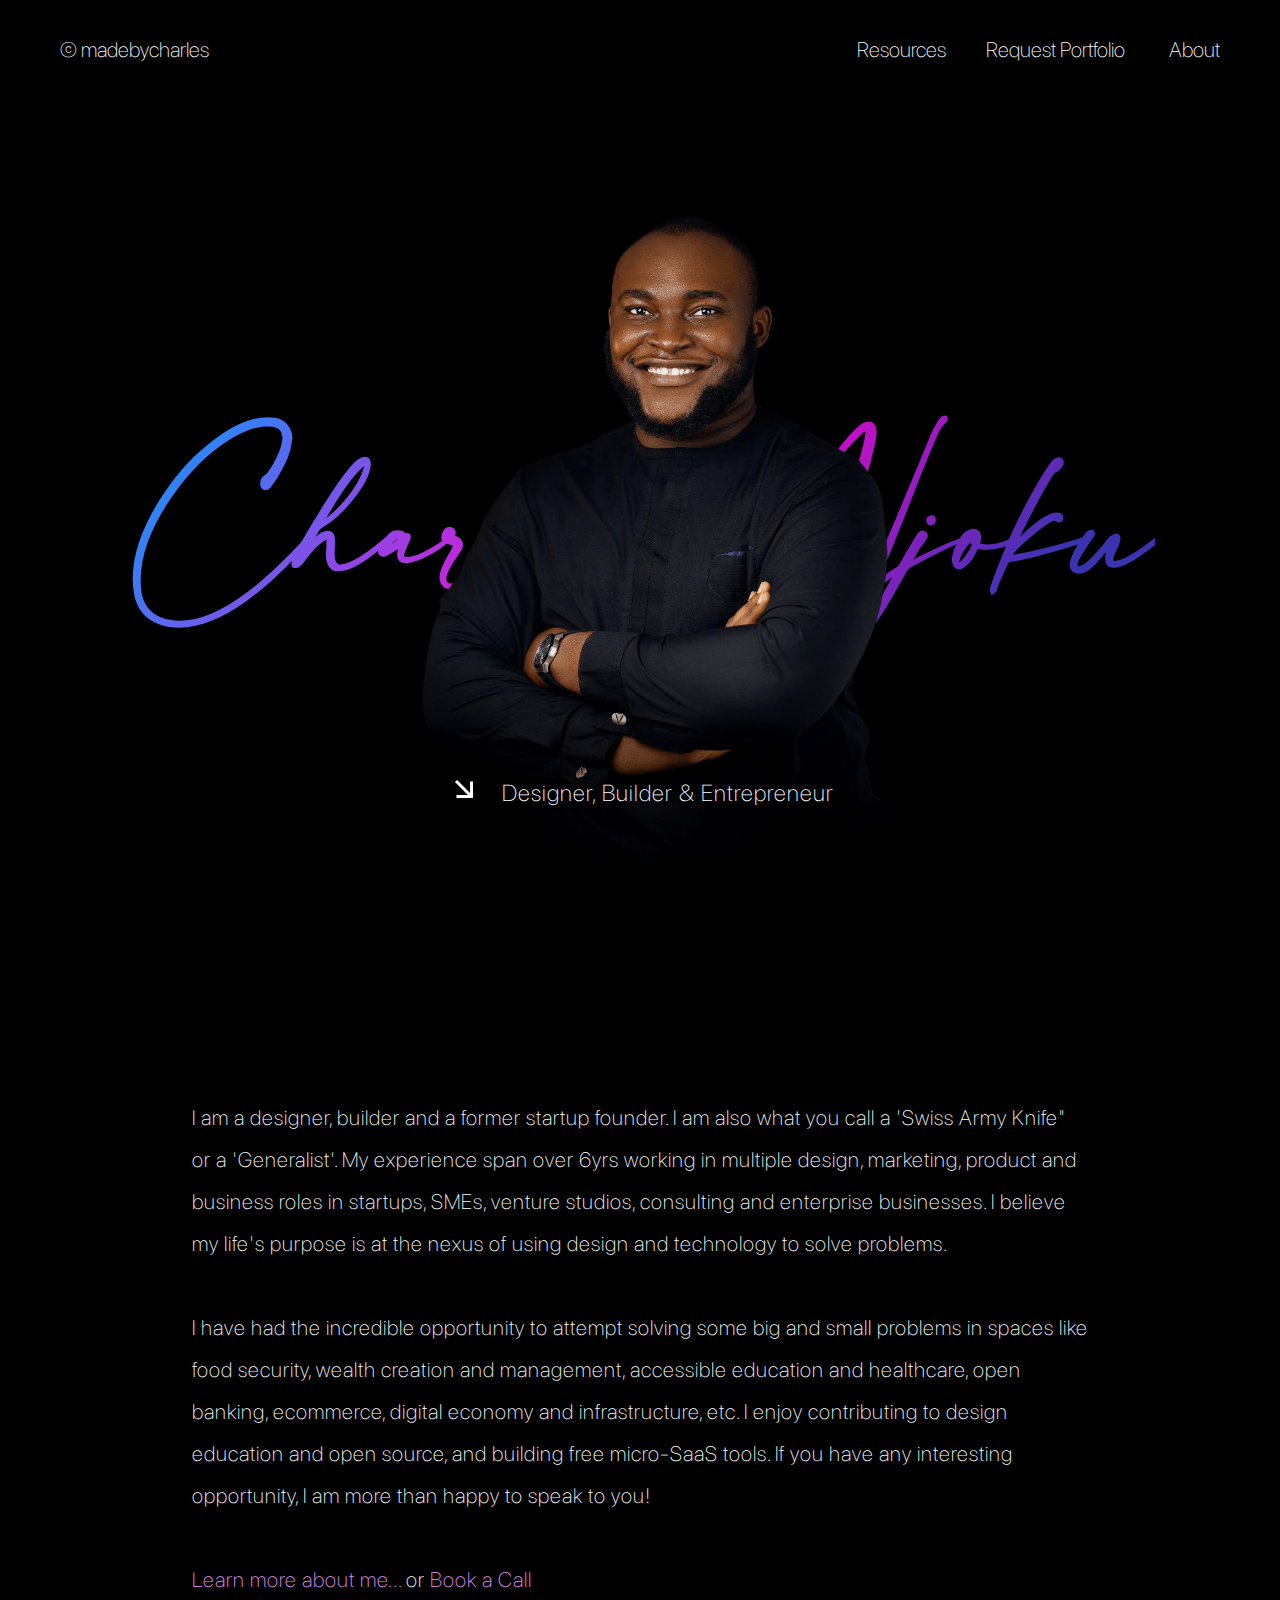
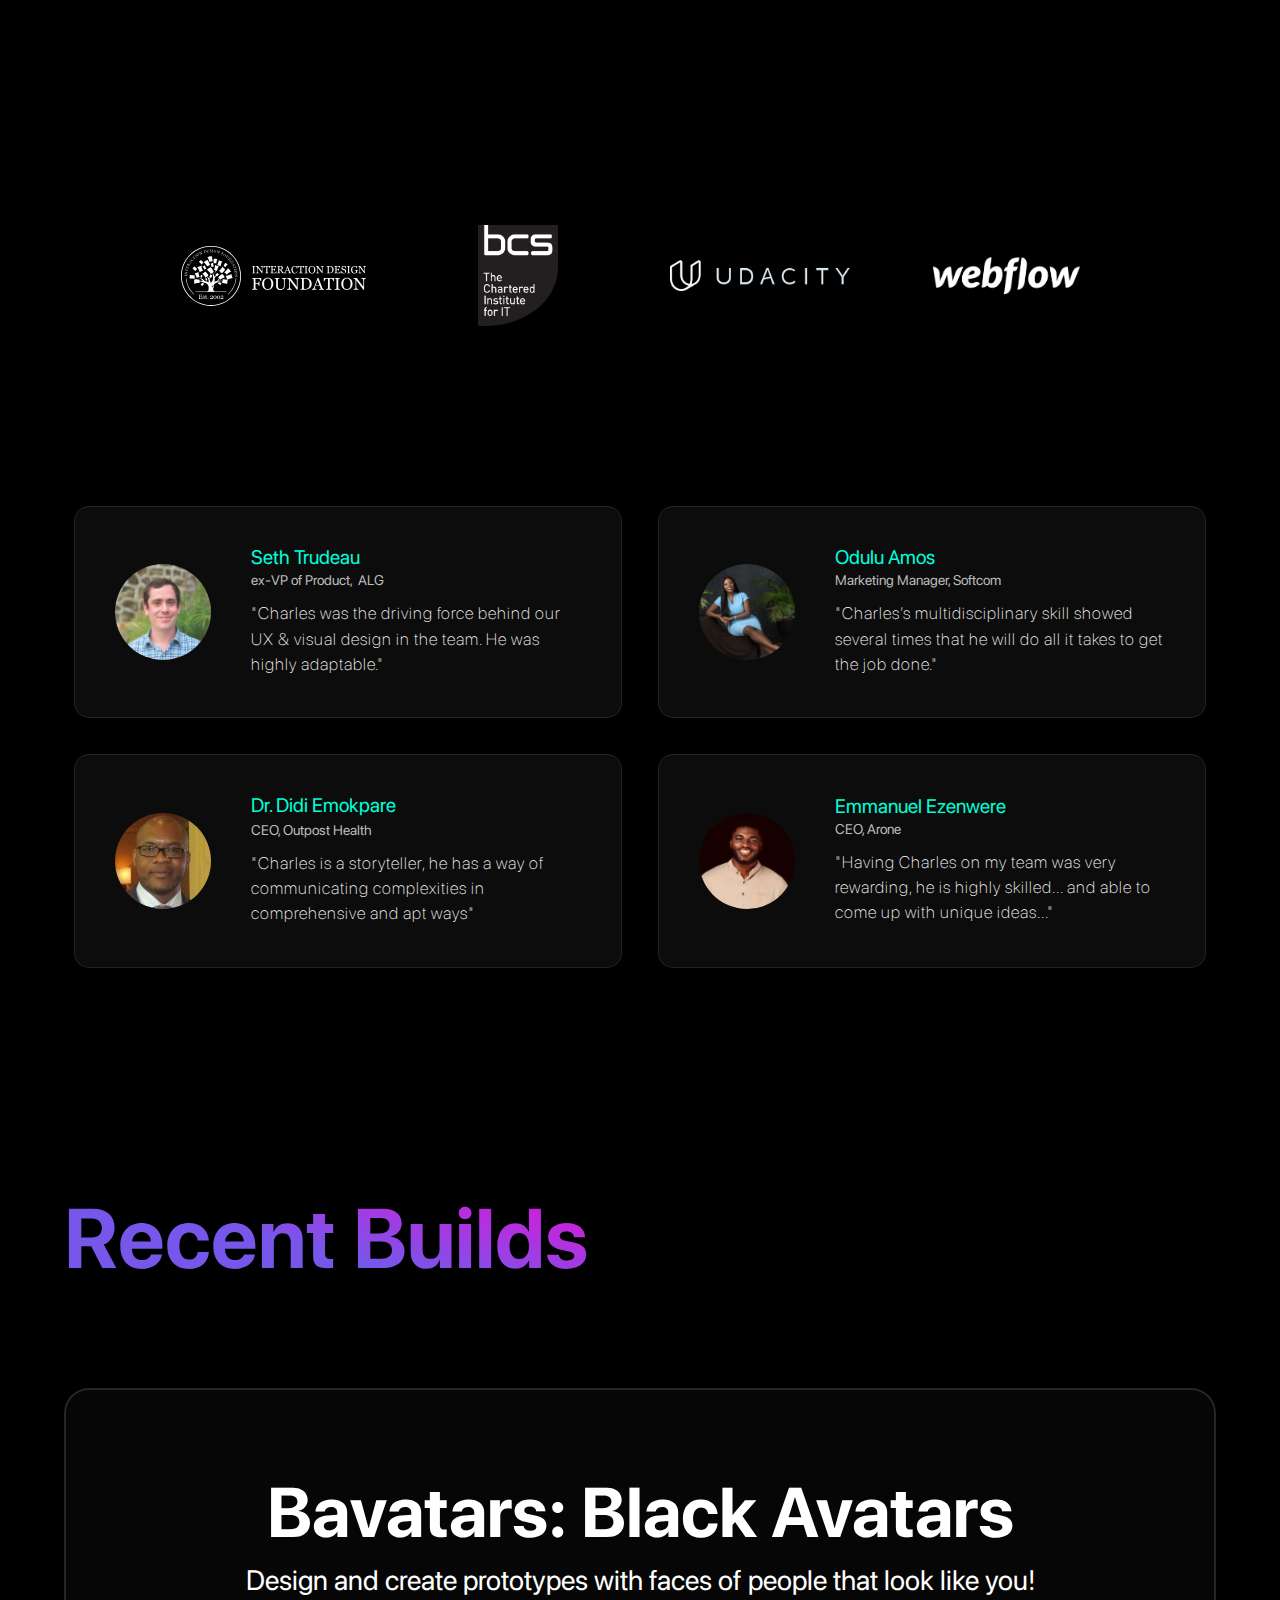
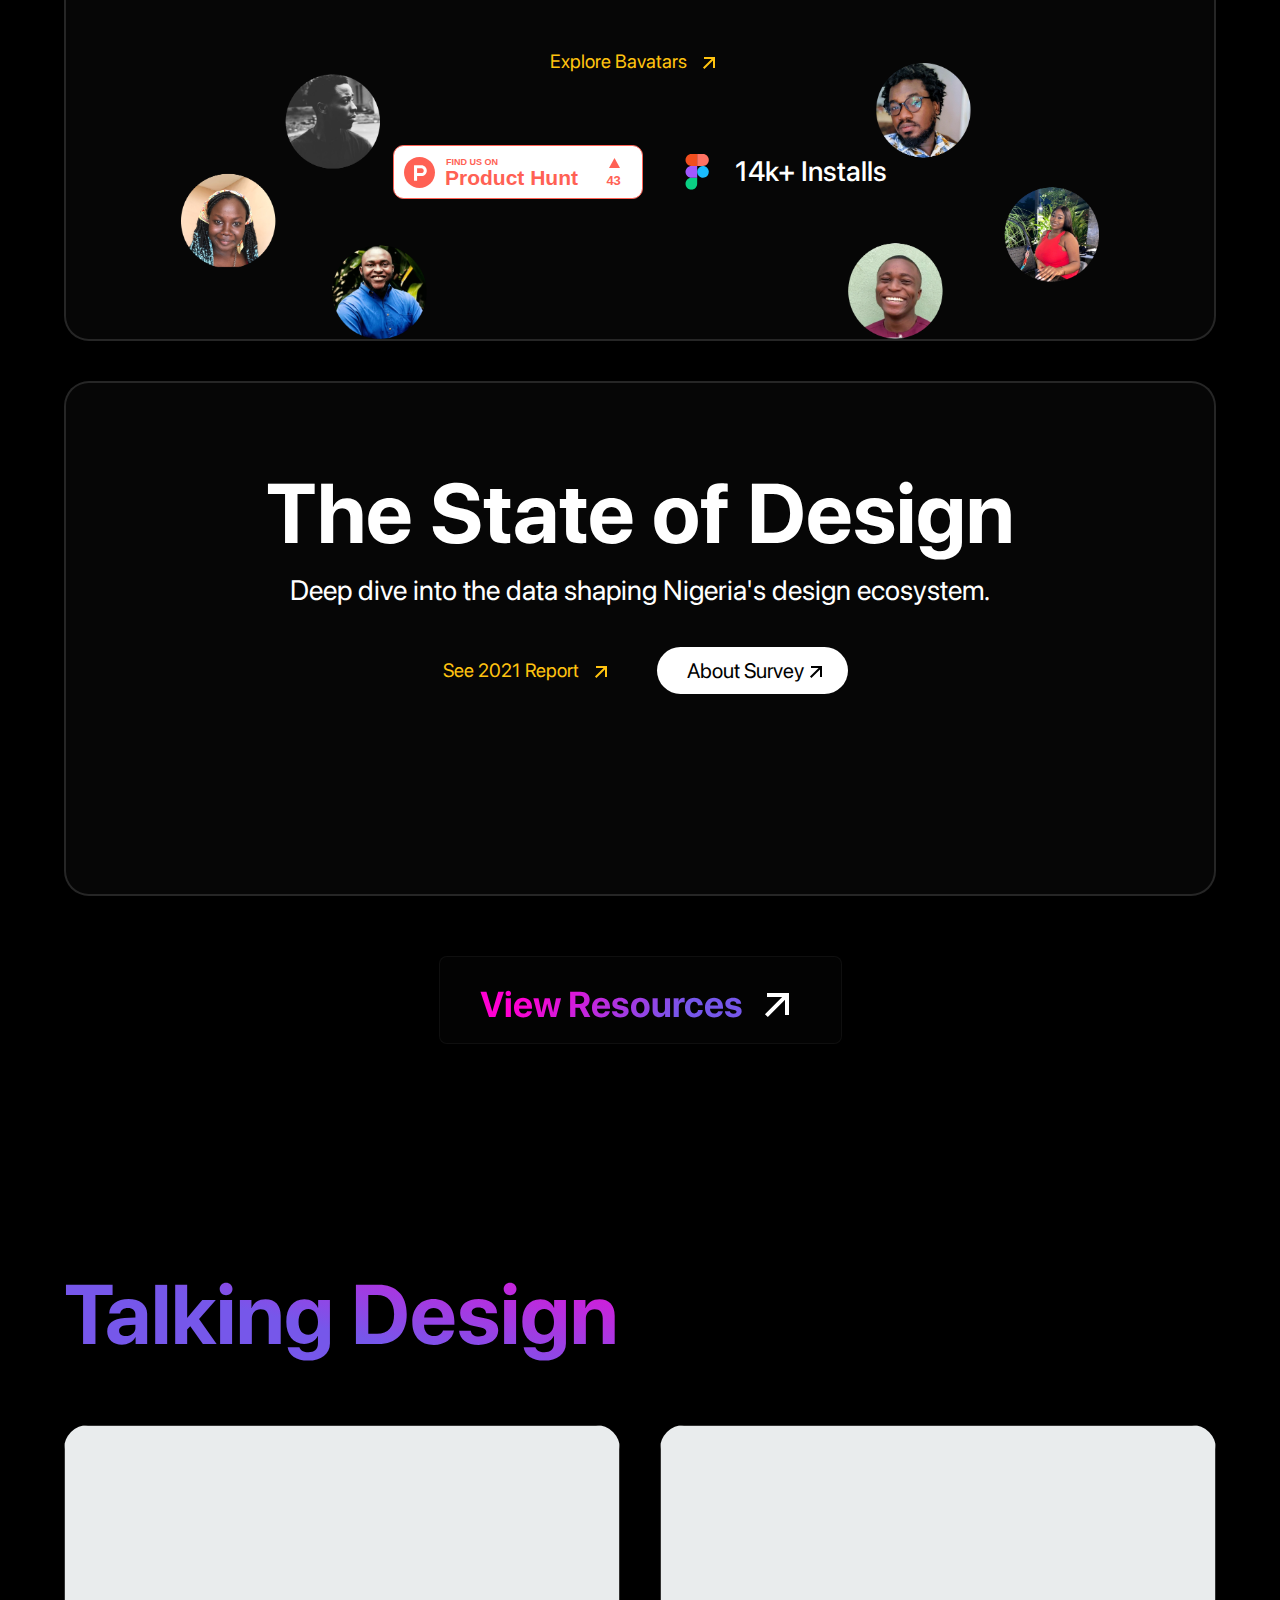
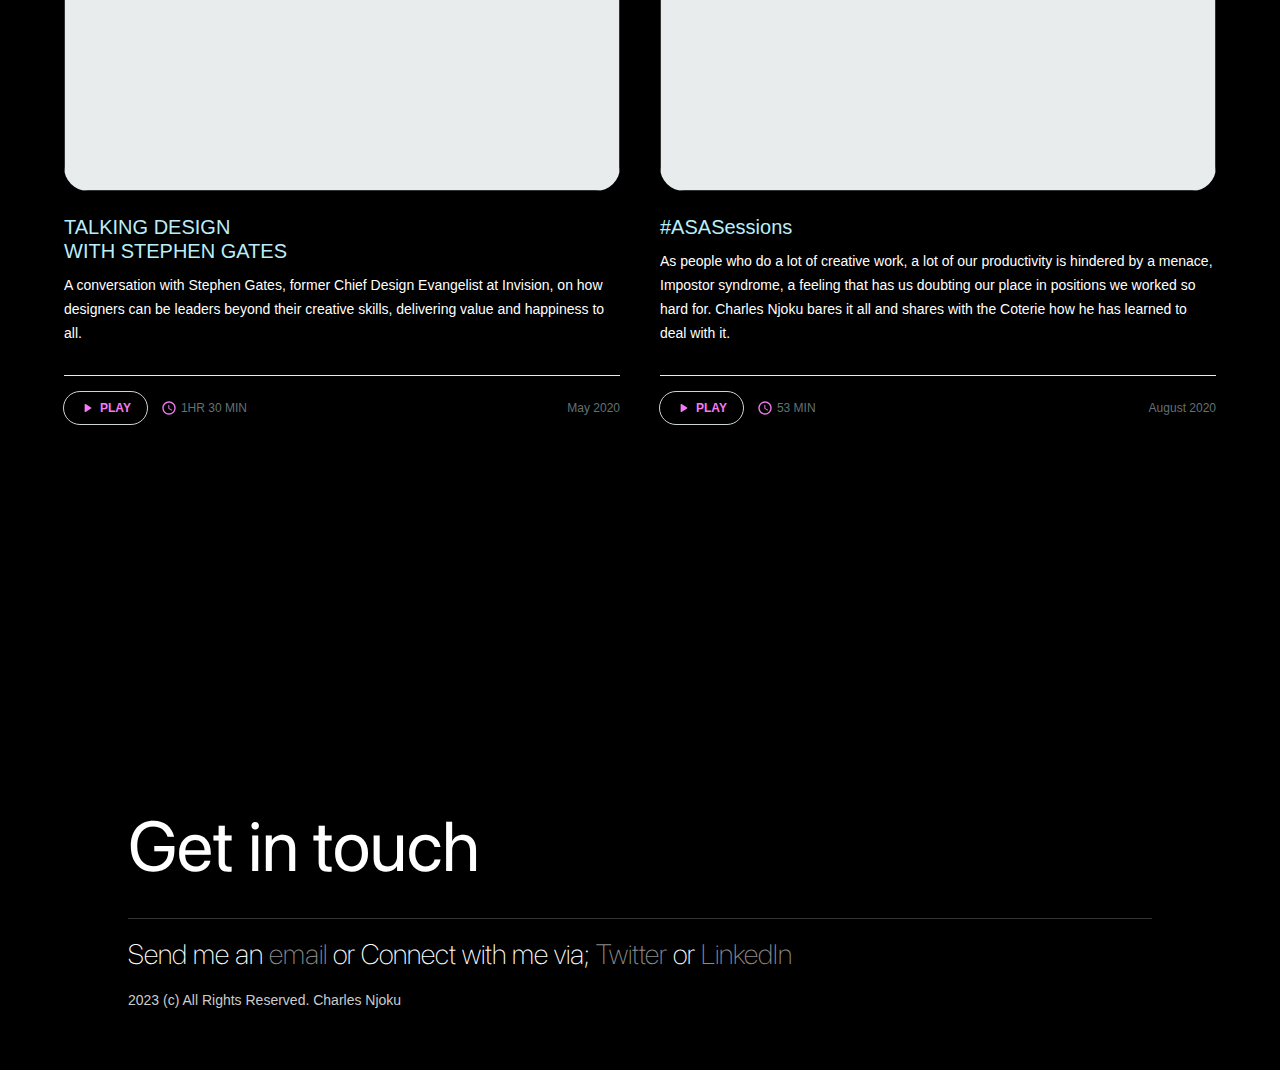
==== commit 7ef1154f: "Update" ====
--- a/index.html
+++ b/index.html
@@ -208,22 +208,16 @@
       <div class="div-block-9">
         <p data-w-id="aaefde5f-9d6b-d6ff-3e7e-3e6c46dedc77" class="paragraph-2">
           I am a designer, builder and a former startup founder. I am also what you call
-          a &#x27;Swiss Army Knife&quot; or a &#x27;Generalist&#x27;. My experience span over 8yrs 
+          a &#x27;Swiss Army Knife&quot; or a &#x27;Generalist&#x27;. My experience span over 6yrs 
           working in multiple design, marketing, product and business roles in startups, SMEs, venture studios, 
-          consulting and enterprise businesses. 
-          
-          <br/> <br/> 
-          
-          I believe my life's purpose is at the nexus of using design and technology to solve problems. 
-          I have had the incredible opportunity to attempt solving some big problems like food security, 
-          wealth creation and management, accessible education and healthcare, digital economy and infrastructure, 
-          efficient public services, etc. <br/><br/>
-          
-          I enjoy contributing to design education and open source, and building free micro-SaaS tools for solopreneurs and indie hackers.
-          If you have any interesting opportunities in these areas, I am more than happy to speak to you! 
+          consulting and enterprise businesses. I believe my life's purpose is at the nexus of using design and technology to solve problems. 
+          <br/> <br/>
+          I have had the incredible opportunity to attempt solving some big and small problems in spaces like food security, 
+          wealth creation and management, accessible education and healthcare, open banking, ecommerce, digital economy and infrastructure, 
+          etc. I enjoy contributing to design education and open source, and building free micro-SaaS tools.
+          If you have any interesting opportunity, I am more than happy to speak to you! 
           <br /><br /><a href="about.html" class="link-4"
-            >Learn more about me...</a
-          ><br />
+            >Learn more about me...</a> or <a class="link-4" href="calendly.com/madebycharles_">Book a Call</a> <br />
         </p>
       </div>
     </div>
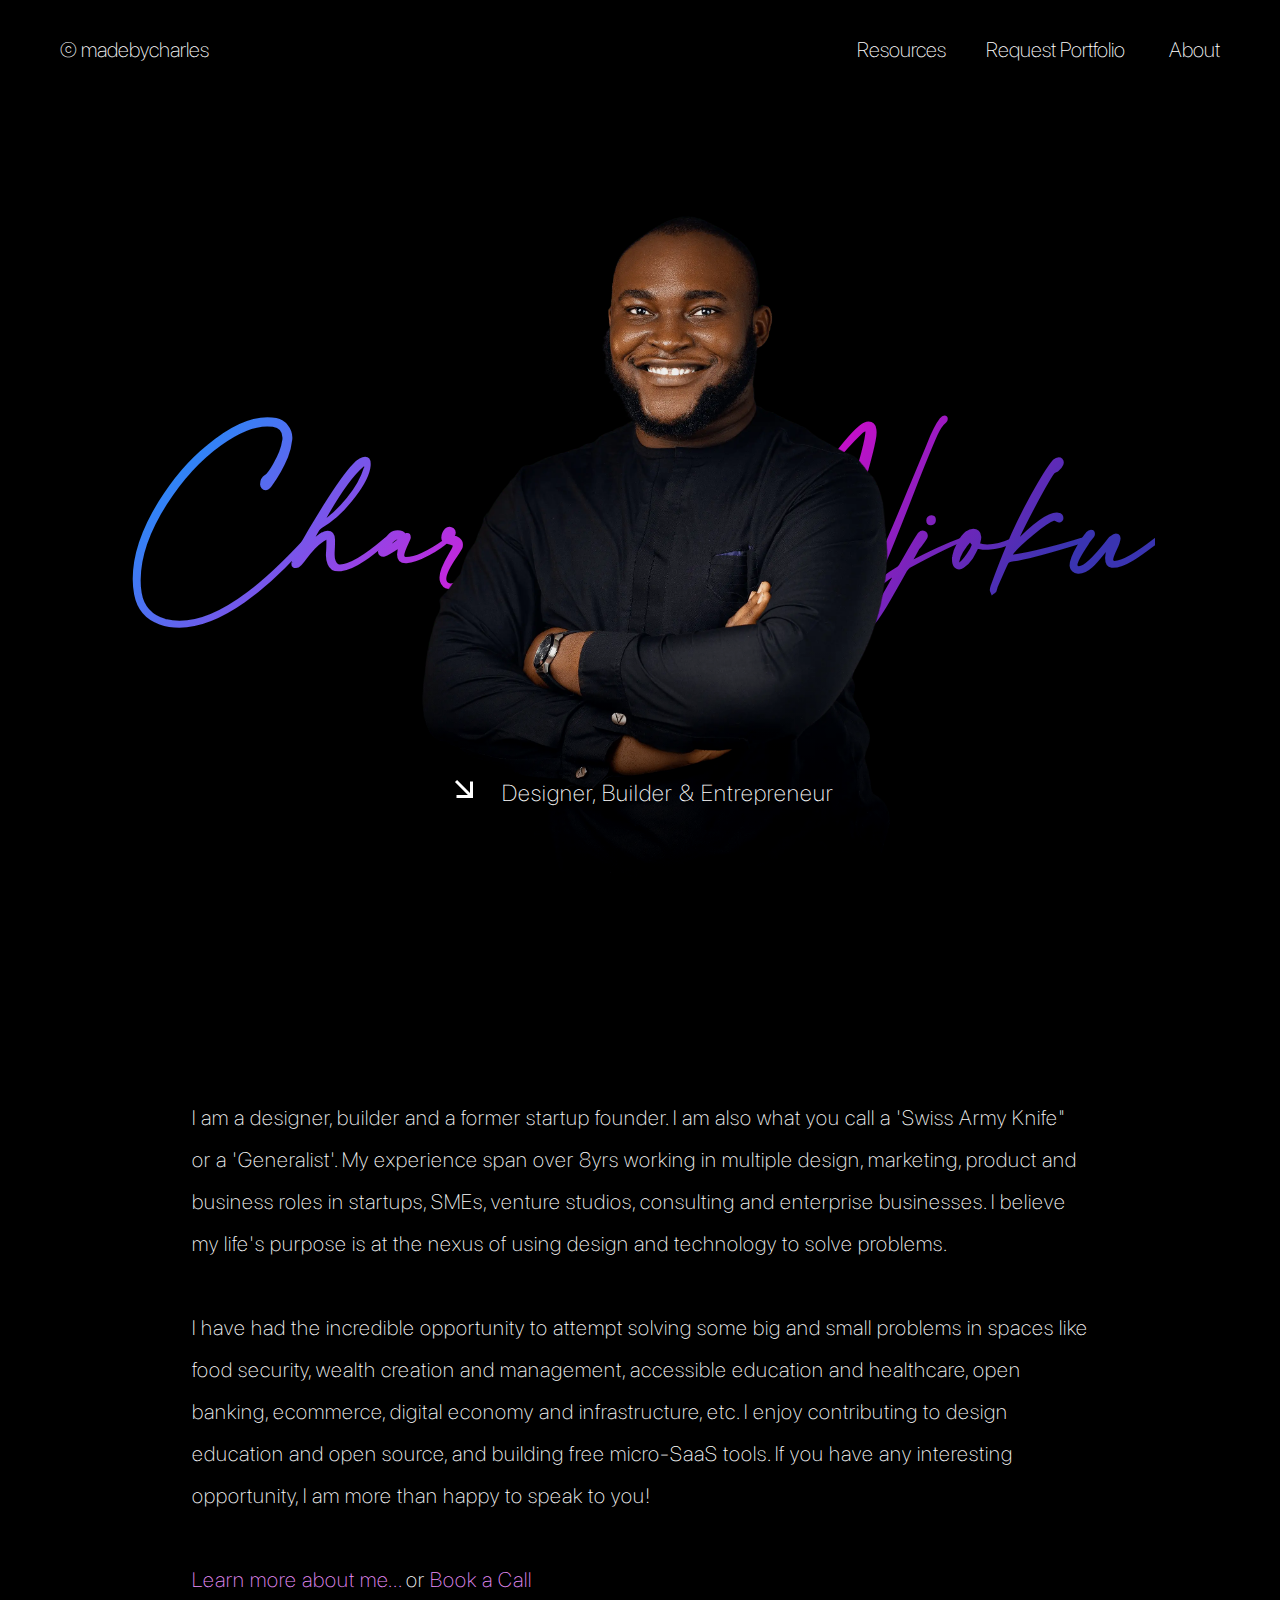
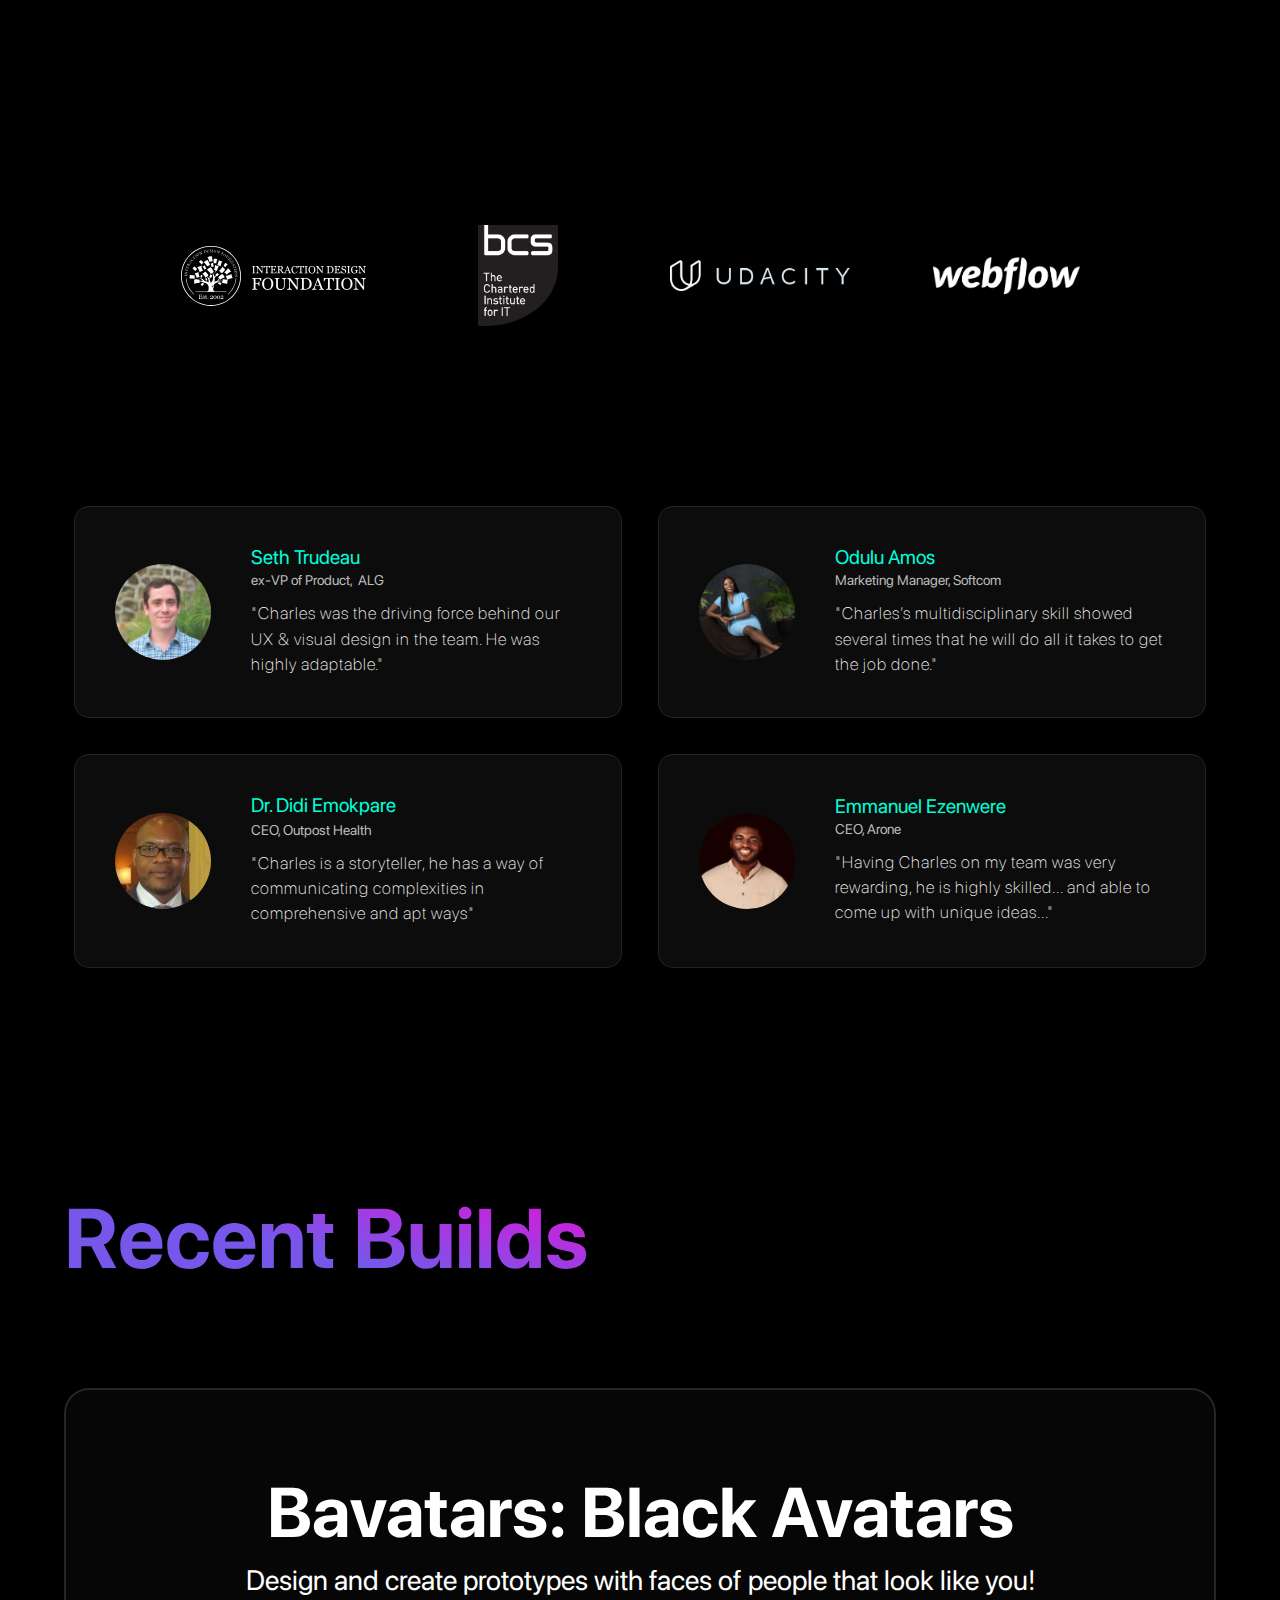
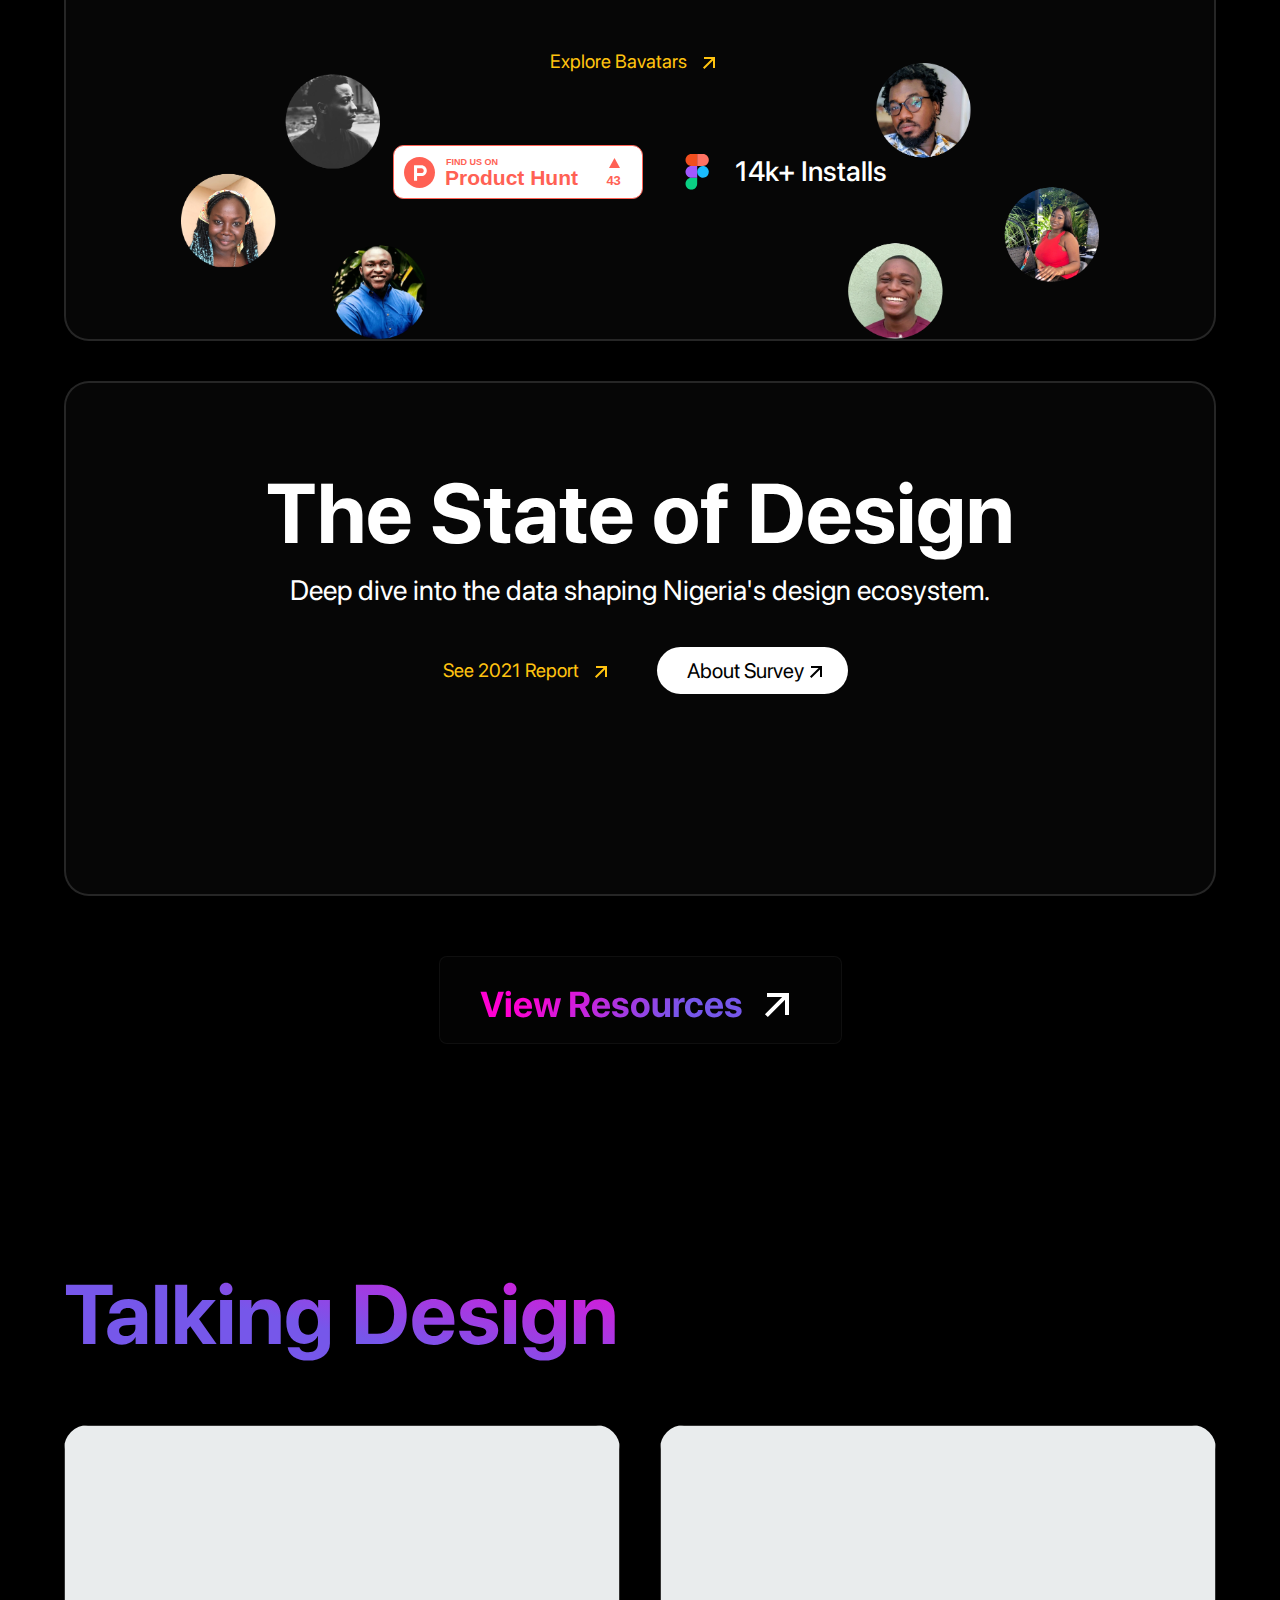
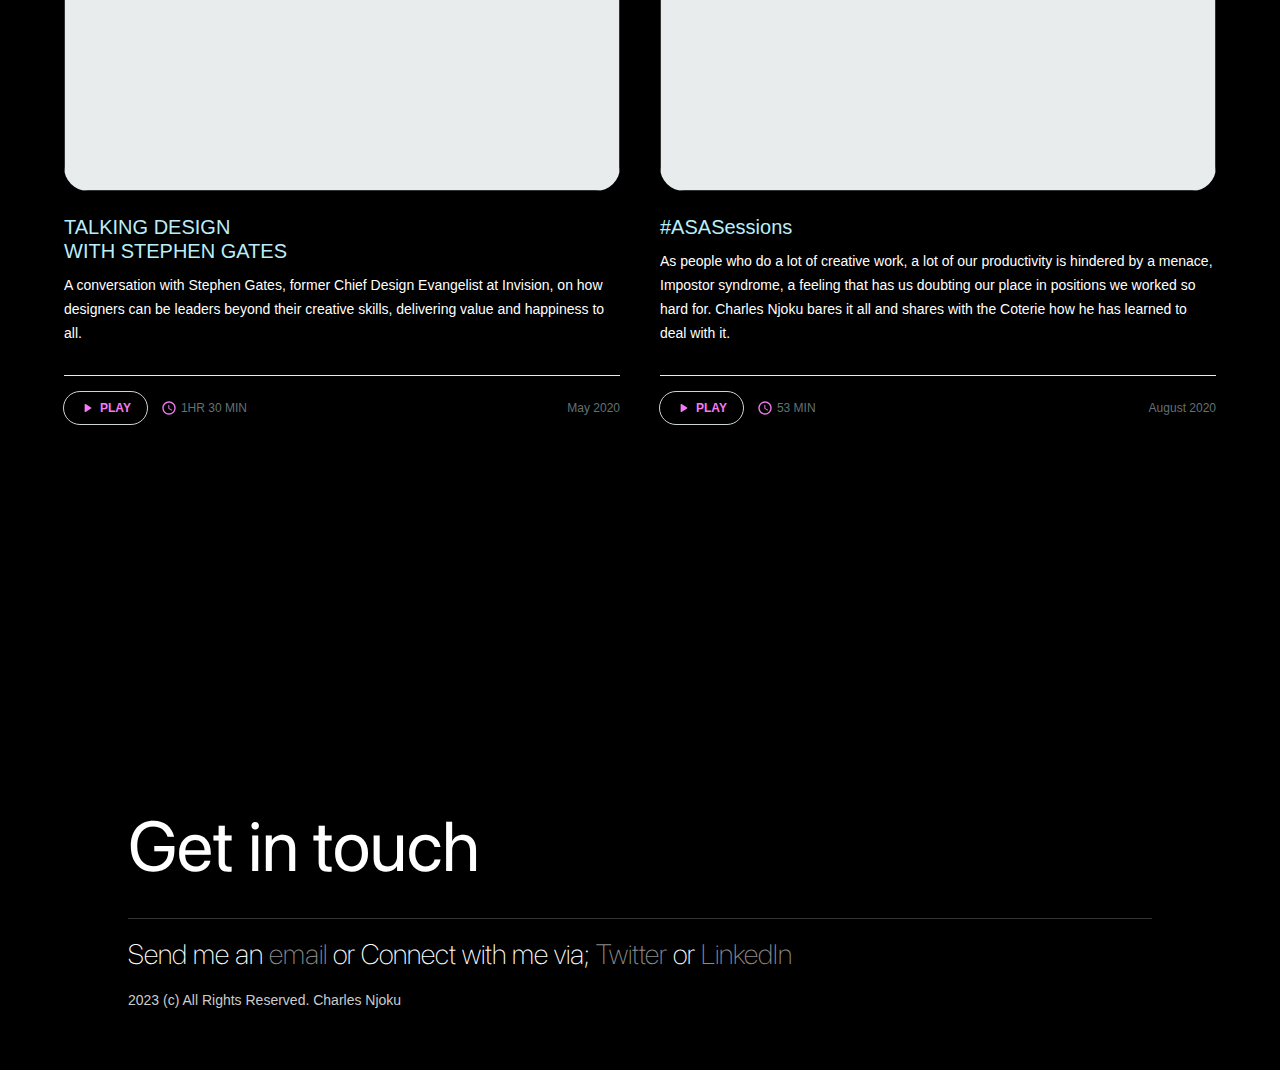
==== commit a5891bef: "Update index.html" ====
--- a/index.html
+++ b/index.html
@@ -208,7 +208,7 @@
       <div class="div-block-9">
         <p data-w-id="aaefde5f-9d6b-d6ff-3e7e-3e6c46dedc77" class="paragraph-2">
           I am a designer, builder and a former startup founder. I am also what you call
-          a &#x27;Swiss Army Knife&quot; or a &#x27;Generalist&#x27;. My experience span over 6yrs 
+          a &#x27;Swiss Army Knife&quot; or a &#x27;Generalist&#x27;. My experience span over 8yrs 
           working in multiple design, marketing, product and business roles in startups, SMEs, venture studios, 
           consulting and enterprise businesses. I believe my life's purpose is at the nexus of using design and technology to solve problems. 
           <br/> <br/>
@@ -217,7 +217,7 @@
           etc. I enjoy contributing to design education and open source, and building free micro-SaaS tools.
           If you have any interesting opportunity, I am more than happy to speak to you! 
           <br /><br /><a href="about.html" class="link-4"
-            >Learn more about me...</a> or <a class="link-4" href="calendly.com/madebycharles_">Book a Call</a> <br />
+            >Learn more about me...</a> or <a class="link-4" href="https://www.calendly.com/madebycharles_" target="_blank">Book a Call</a> <br />
         </p>
       </div>
     </div>
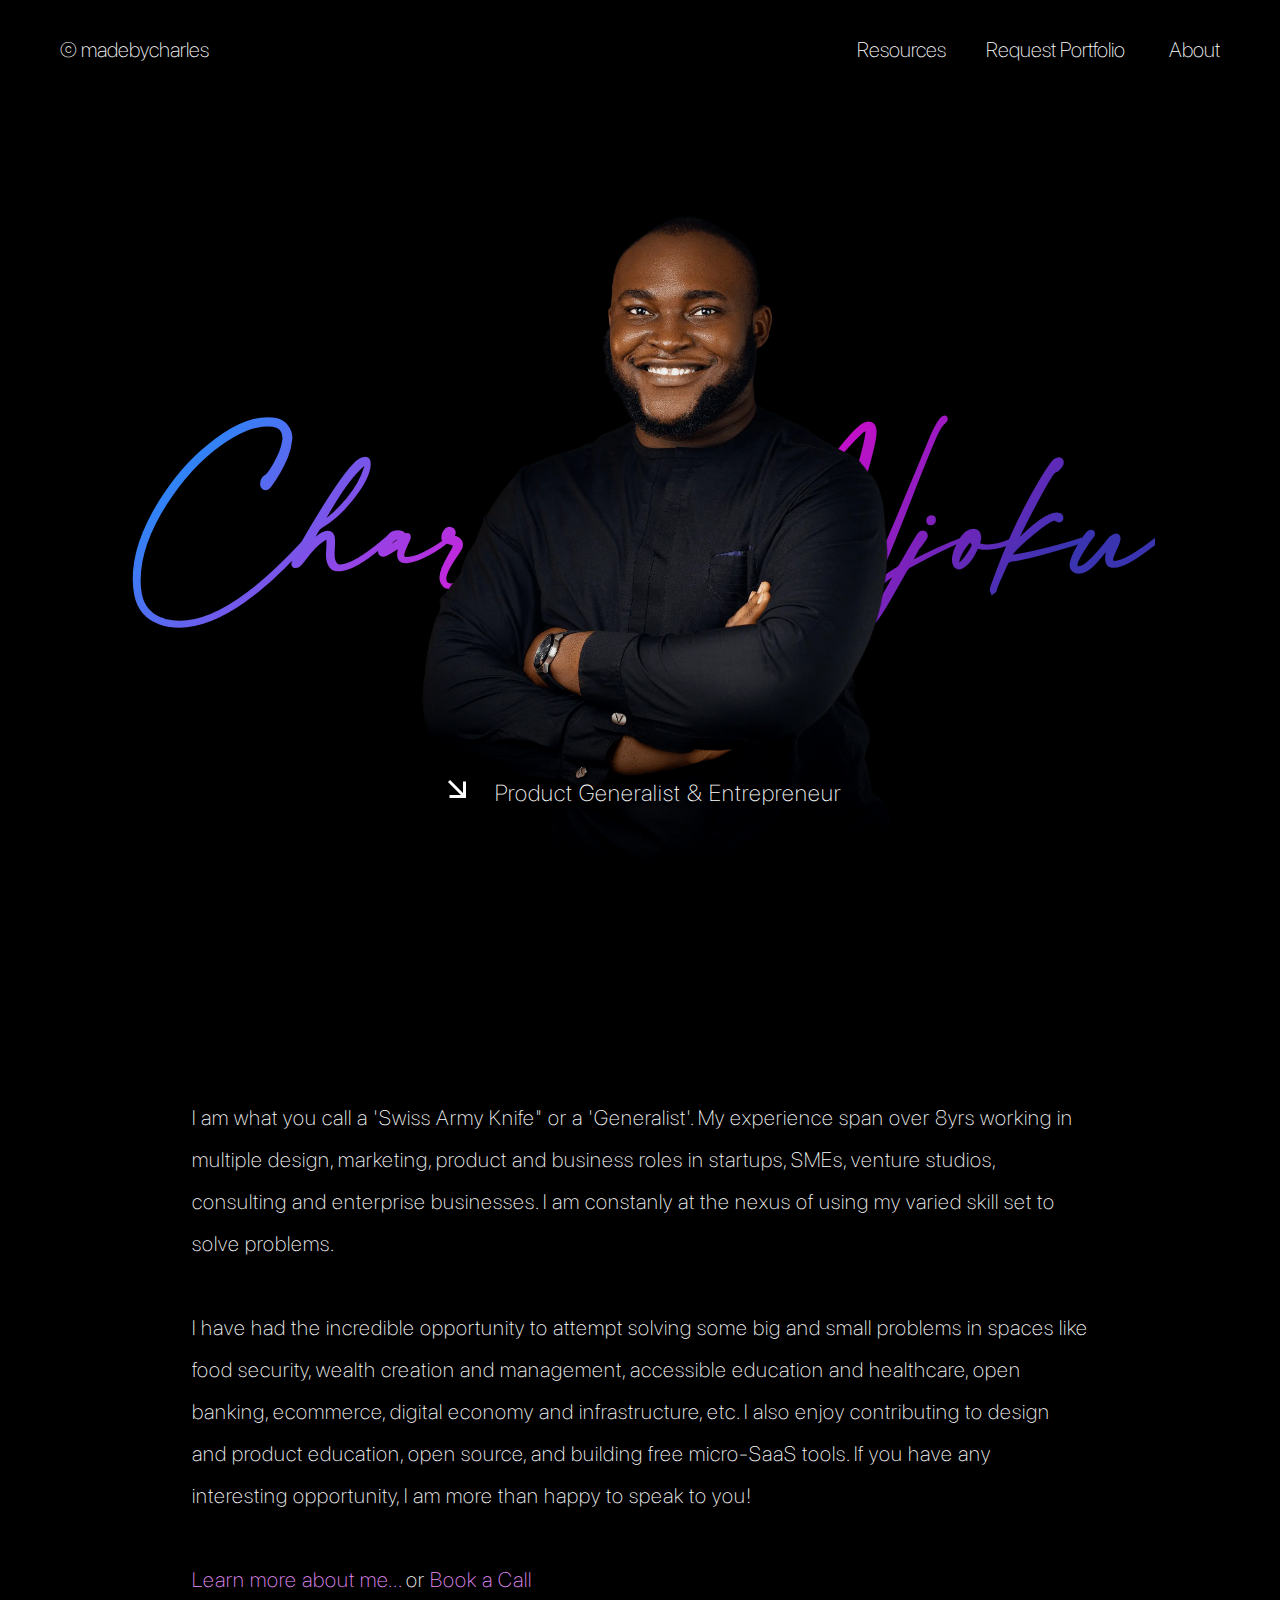
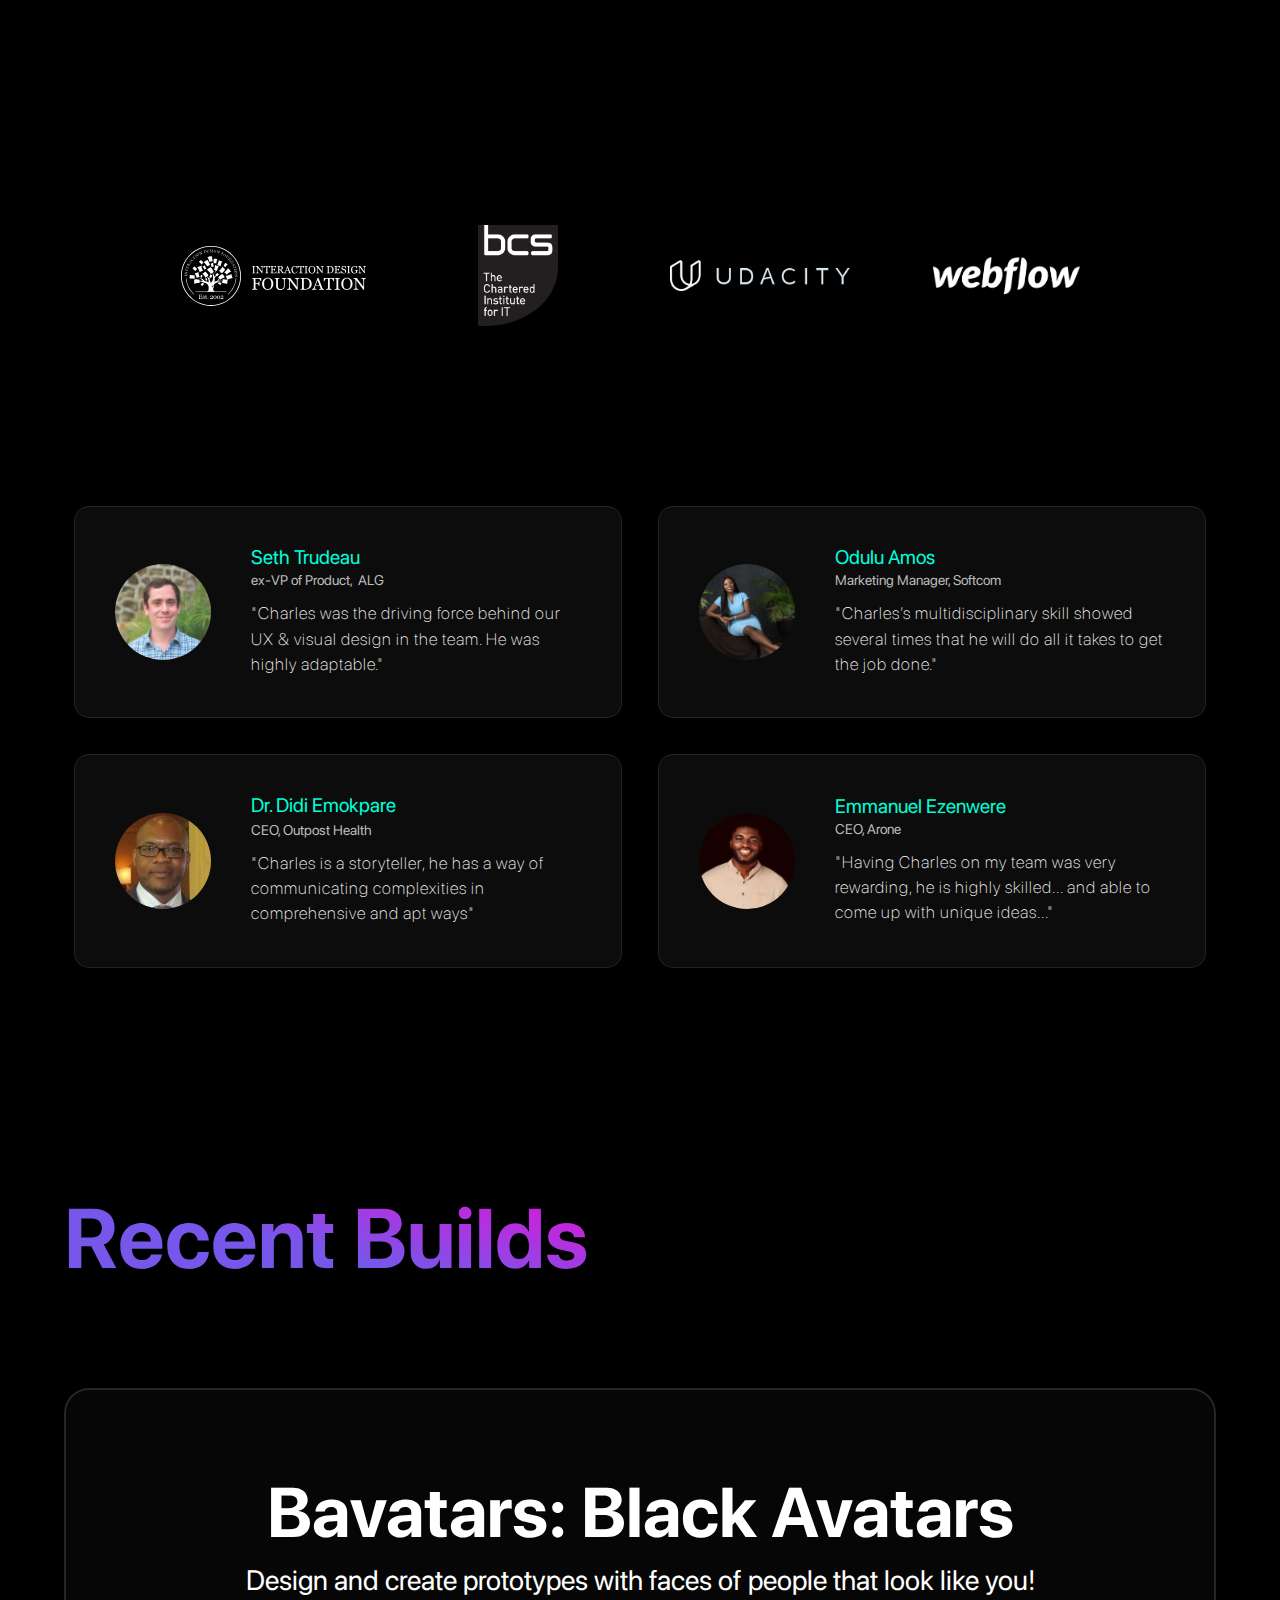
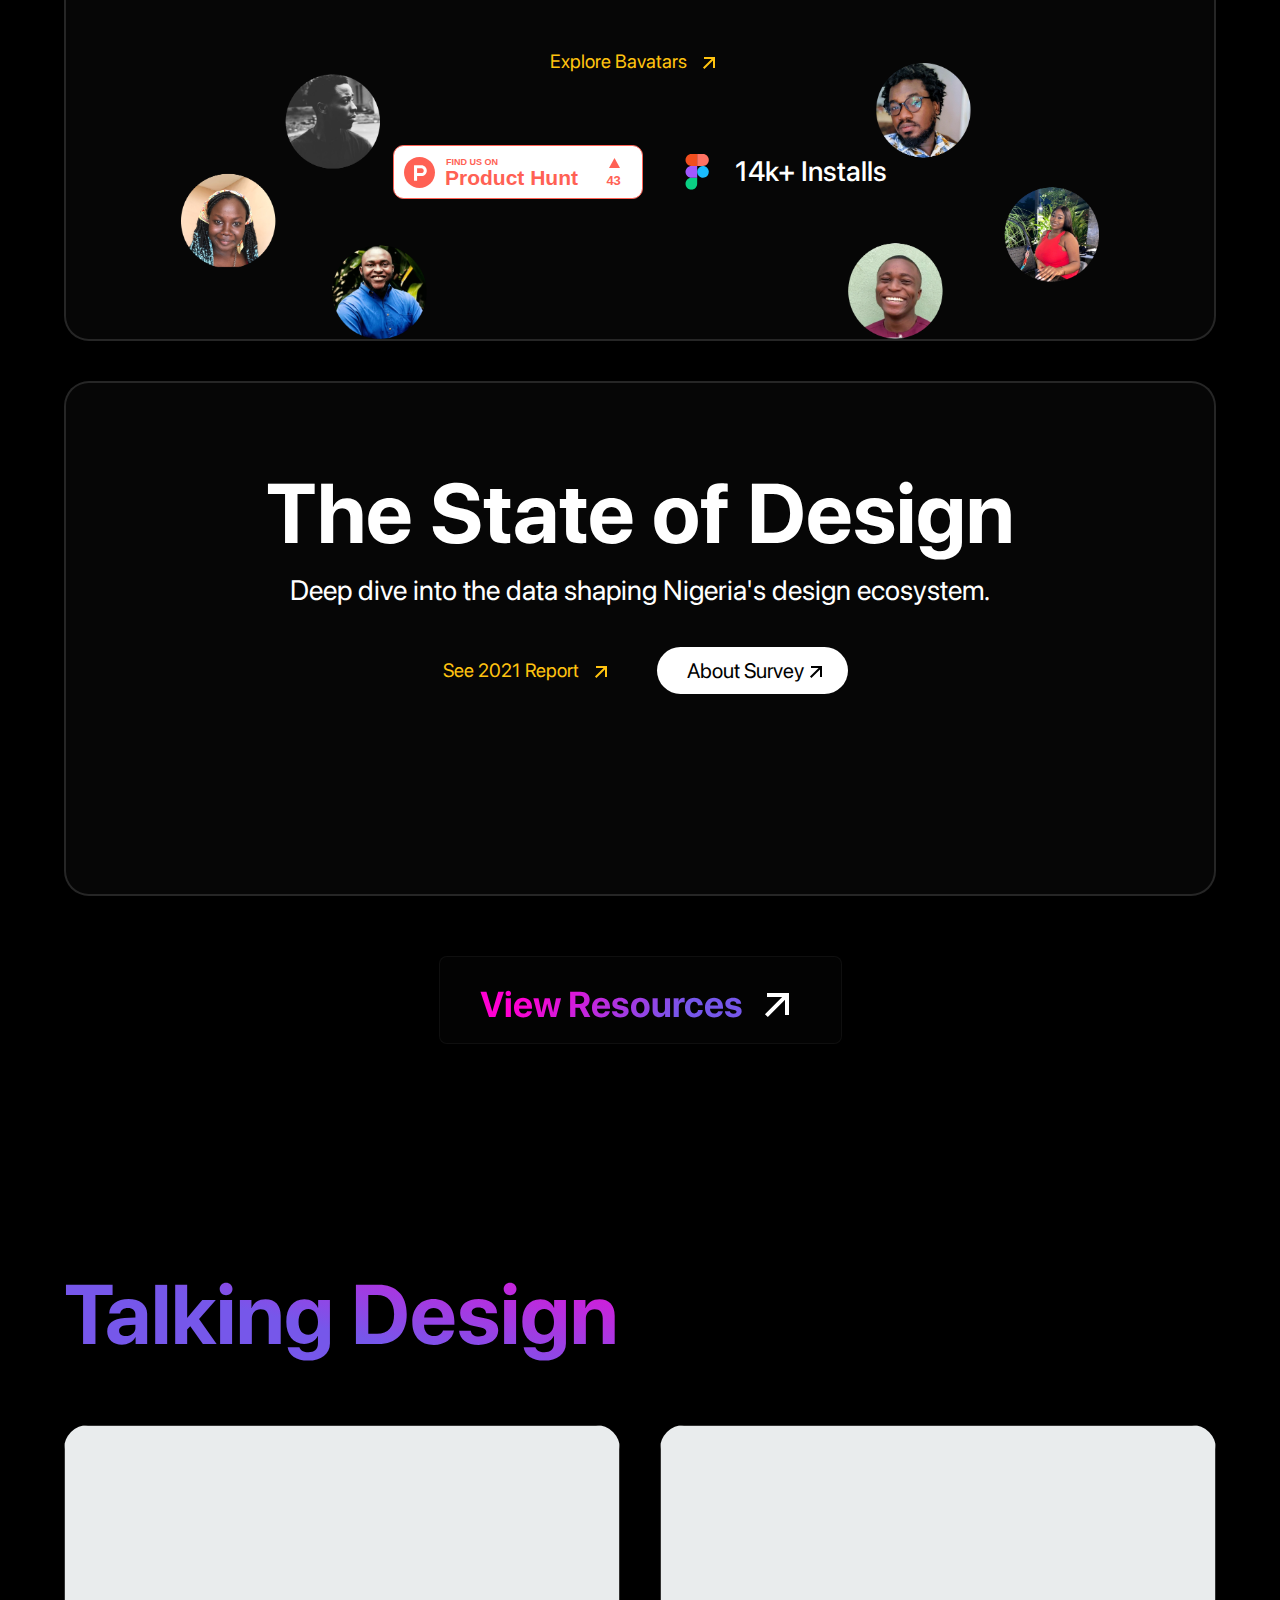
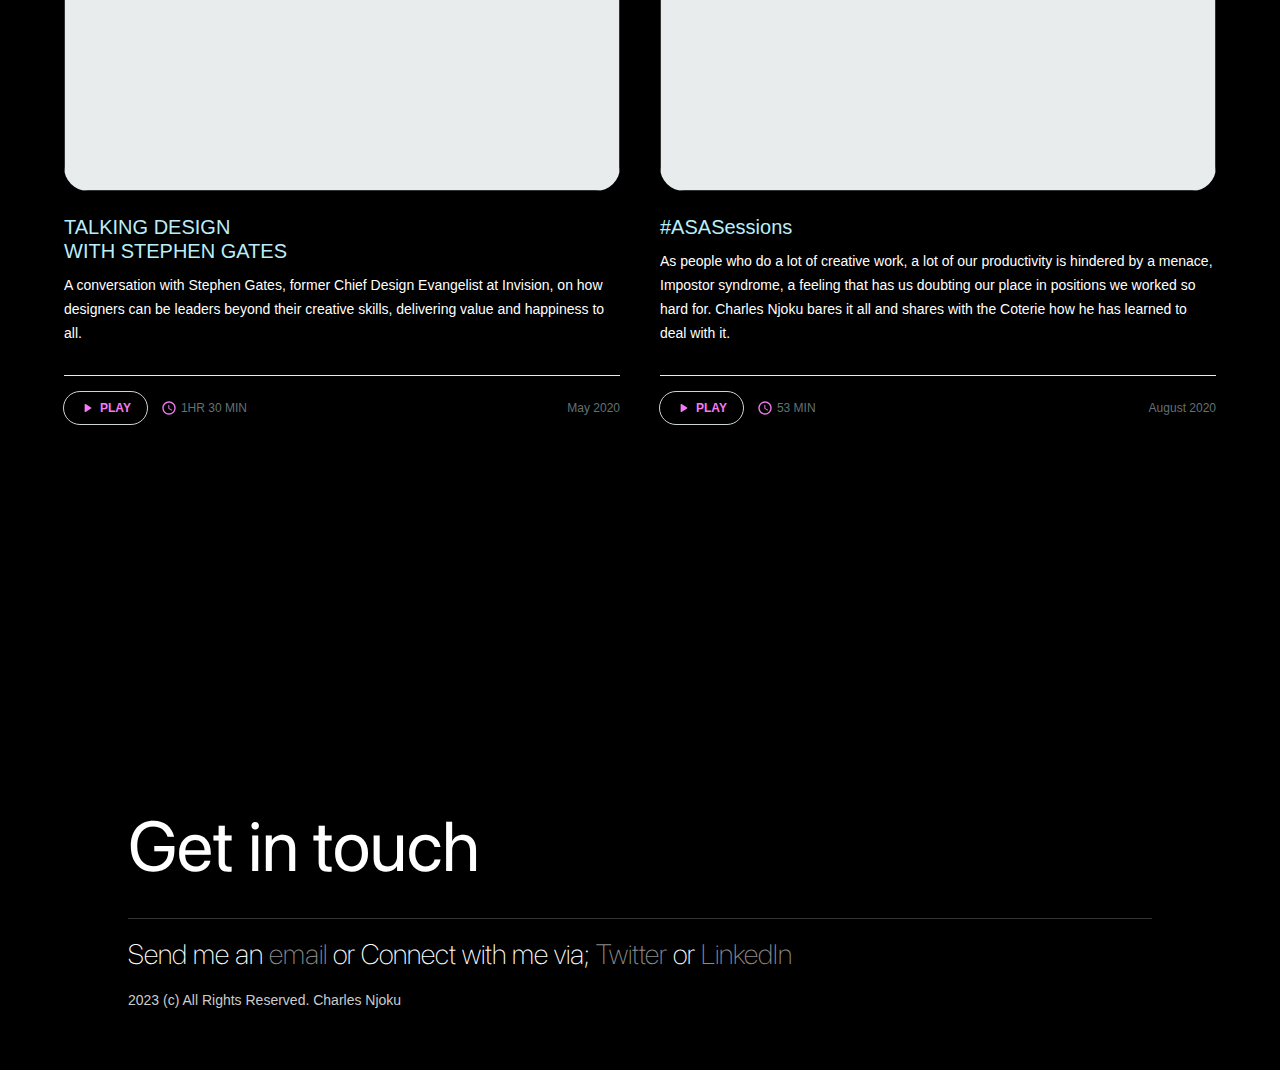
==== commit c45afbc6: "updated title" ====
--- a/index.html
+++ b/index.html
@@ -5,7 +5,7 @@
 >
   <head>
     <meta http-equiv="Content-Type" content="text/html; charset=UTF-8" />
-    <title>Charles Njoku | Designer, Builder & Entrepreneur</title>
+    <title>Charles Njoku | Product Generalist & Entrepreneur</title>
     <link rel="canonical" href="http://charlesnjoku.com" />
     <meta
       content="Charles is a technology entrepreneur and product designer from Nigeria with over 8years of multi-disciplinary design, product, business and startup experience."
@@ -173,7 +173,7 @@
                 />
               </svg>
             </div>
-            <h2 class="heading-2">Designer, Builder & Entrepreneur</h2>
+            <h2 class="heading-2">Product Generalist & Entrepreneur</h2>
           </div>
           <div
             id="w-node-d75b92f6-6b5a-6f88-23dc-42e38181d5b4-7506de08"
@@ -207,14 +207,13 @@
     <div class="testimonials">
       <div class="div-block-9">
         <p data-w-id="aaefde5f-9d6b-d6ff-3e7e-3e6c46dedc77" class="paragraph-2">
-          I am a designer, builder and a former startup founder. I am also what you call
-          a &#x27;Swiss Army Knife&quot; or a &#x27;Generalist&#x27;. My experience span over 8yrs 
+          I am what you call a &#x27;Swiss Army Knife&quot; or a &#x27;Generalist&#x27;. My experience span over 8yrs 
           working in multiple design, marketing, product and business roles in startups, SMEs, venture studios, 
-          consulting and enterprise businesses. I believe my life's purpose is at the nexus of using design and technology to solve problems. 
+          consulting and enterprise businesses. I am constanly at the nexus of using my varied skill set to solve problems. 
           <br/> <br/>
           I have had the incredible opportunity to attempt solving some big and small problems in spaces like food security, 
           wealth creation and management, accessible education and healthcare, open banking, ecommerce, digital economy and infrastructure, 
-          etc. I enjoy contributing to design education and open source, and building free micro-SaaS tools.
+          etc. I also enjoy contributing to design and product education, open source, and building free micro-SaaS tools.
           If you have any interesting opportunity, I am more than happy to speak to you! 
           <br /><br /><a href="about.html" class="link-4"
             >Learn more about me...</a> or <a class="link-4" href="https://www.calendly.com/madebycharles_" target="_blank">Book a Call</a> <br />
